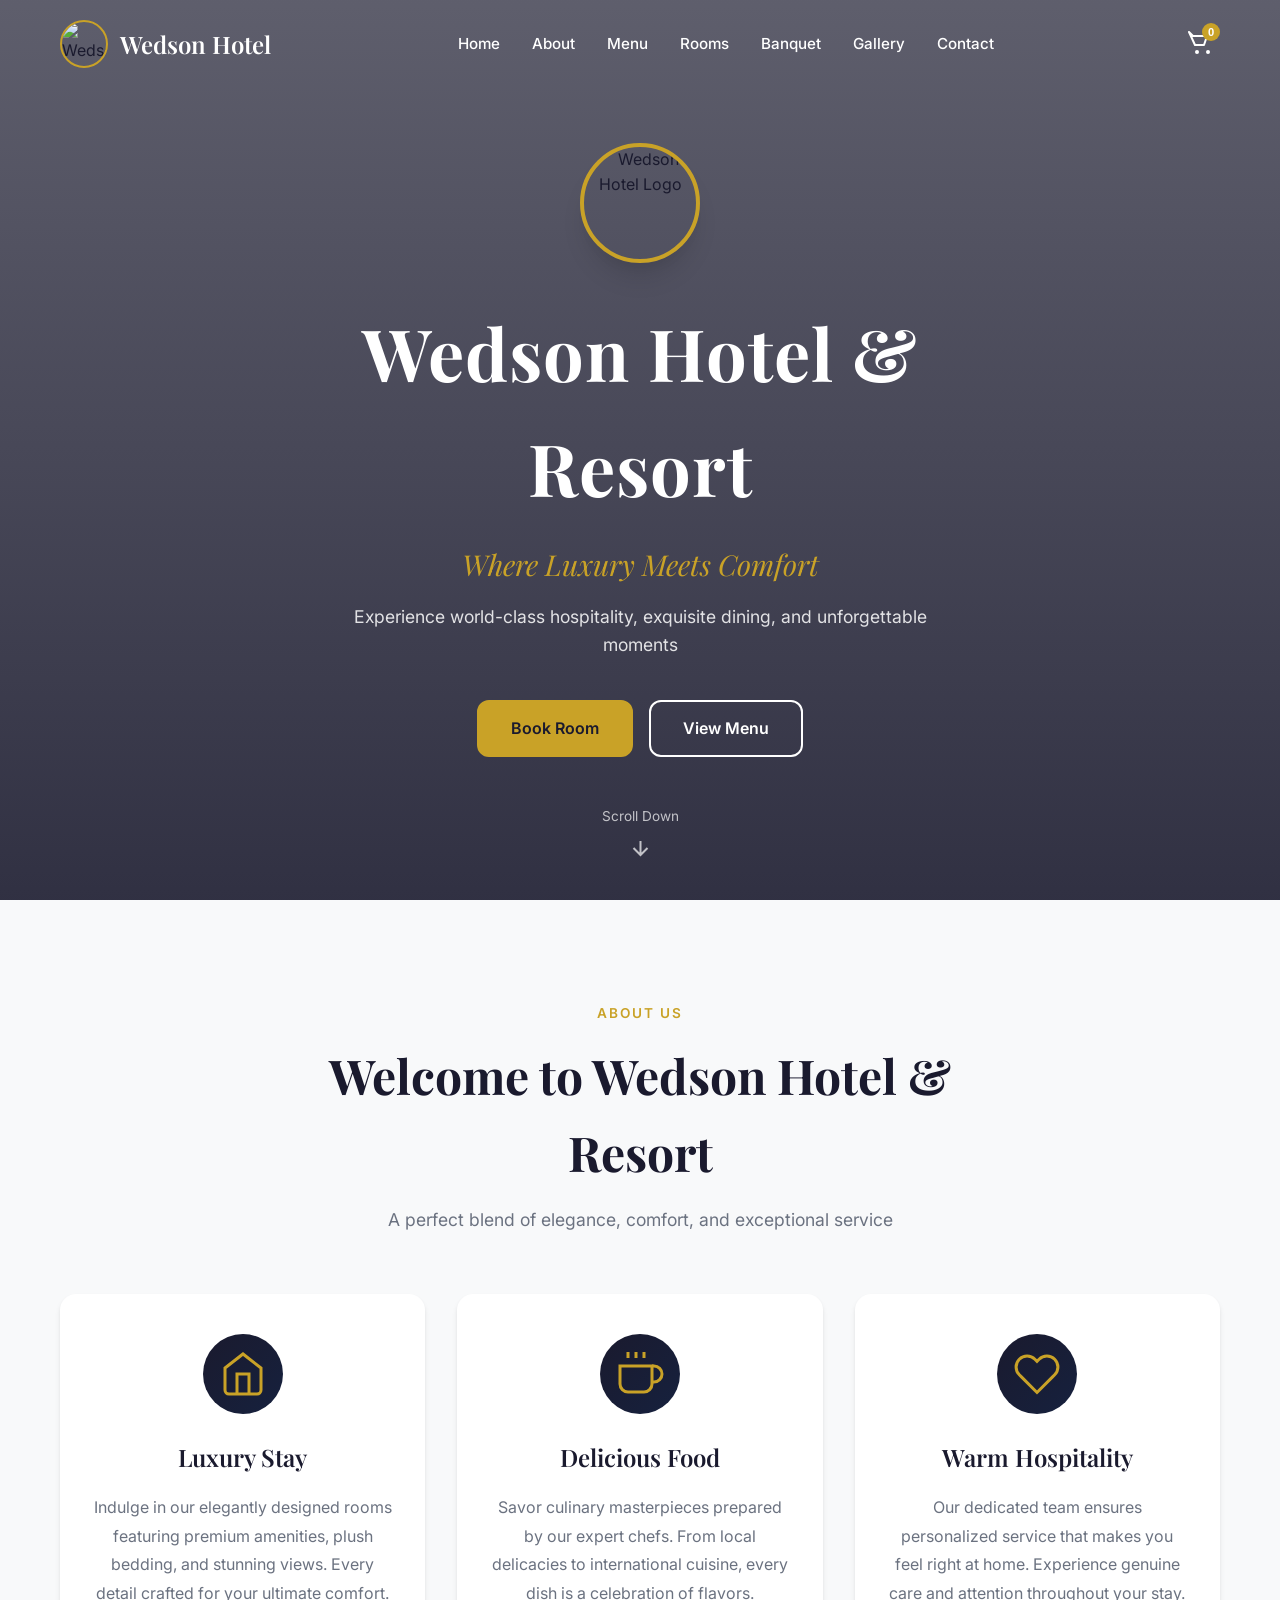
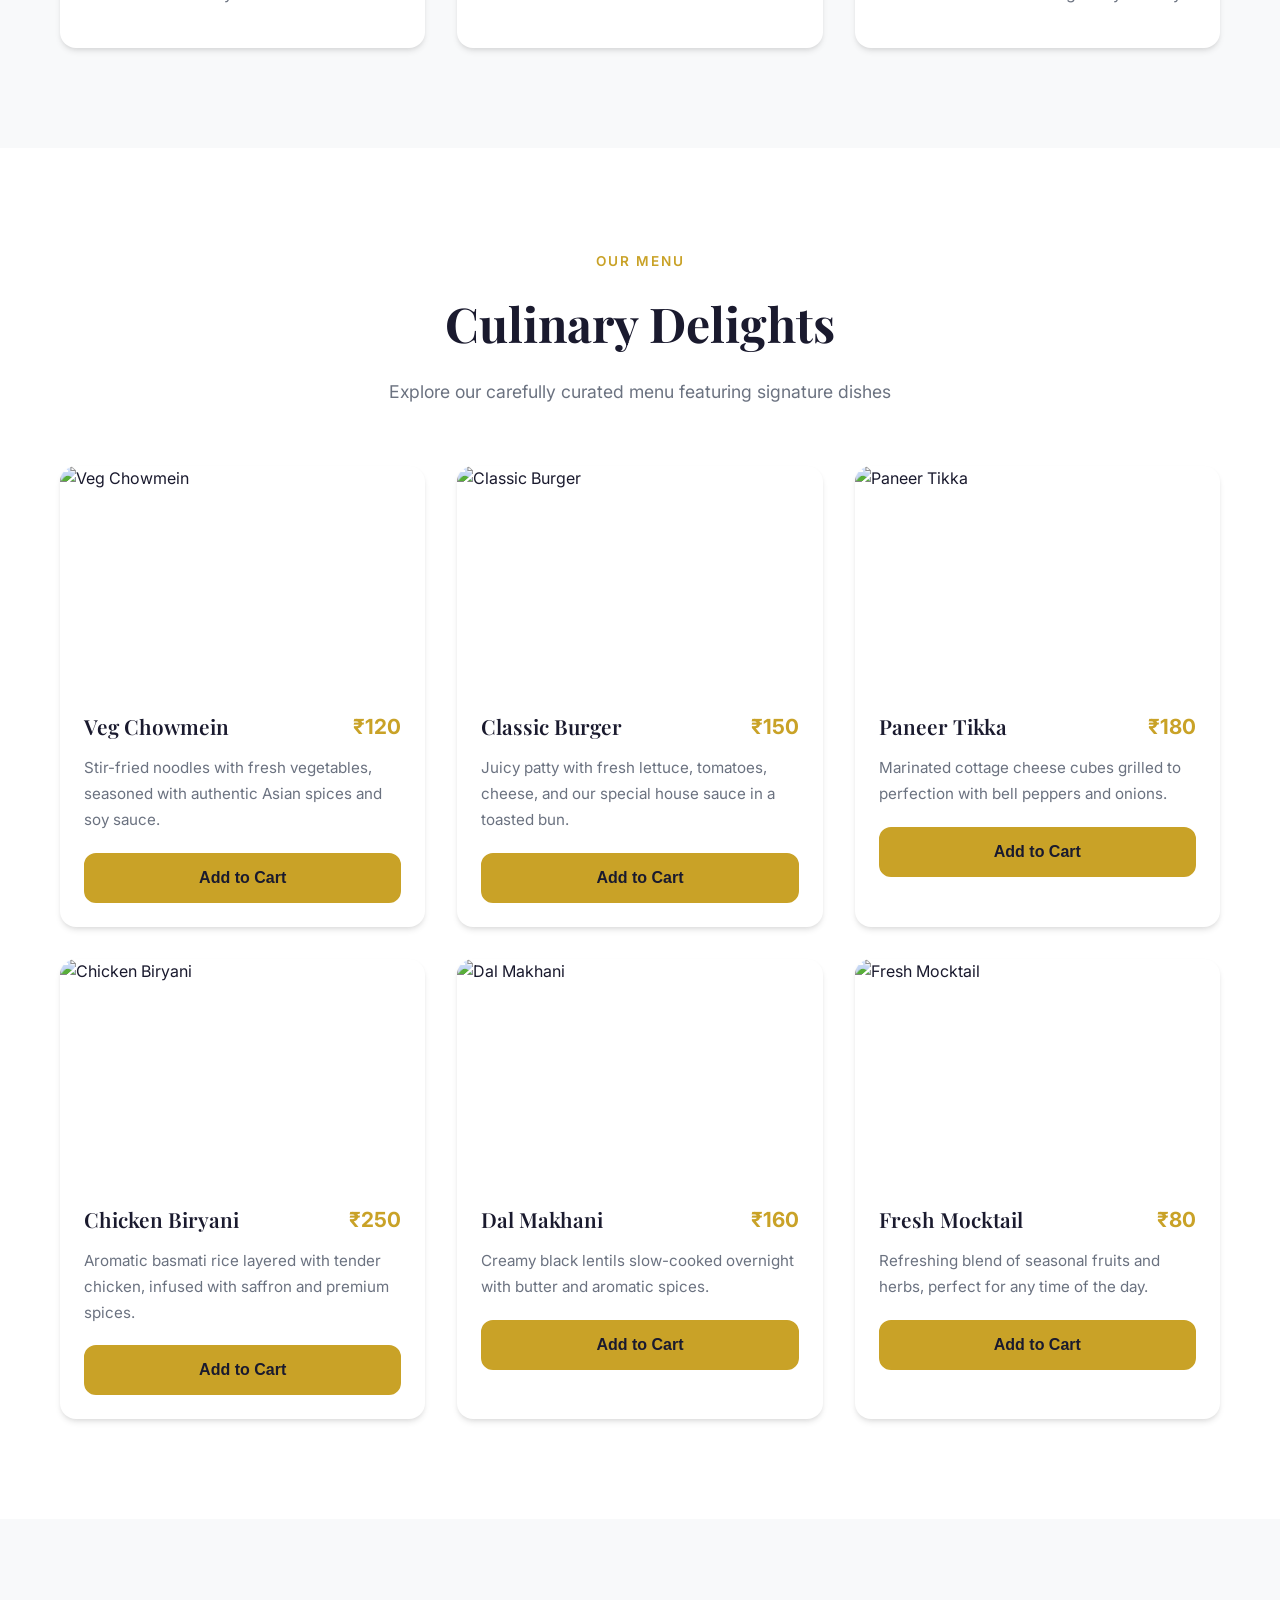
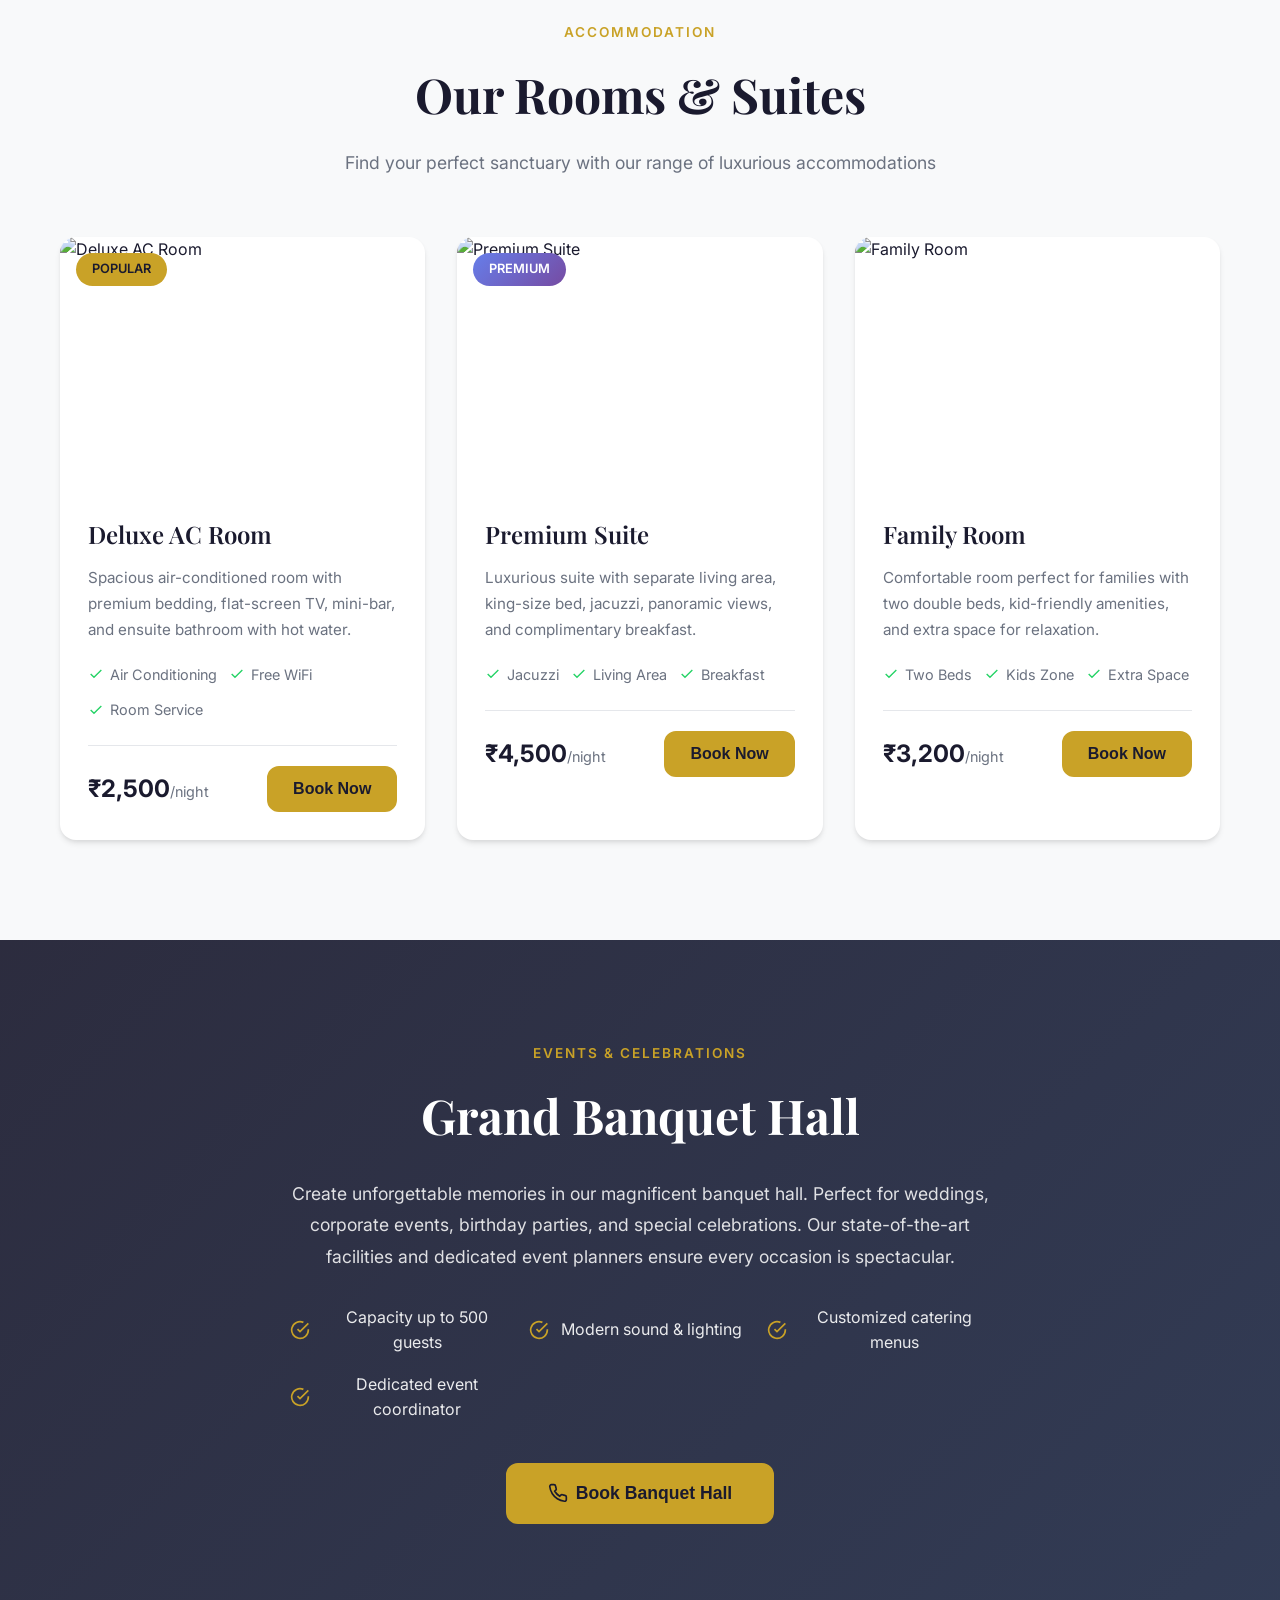
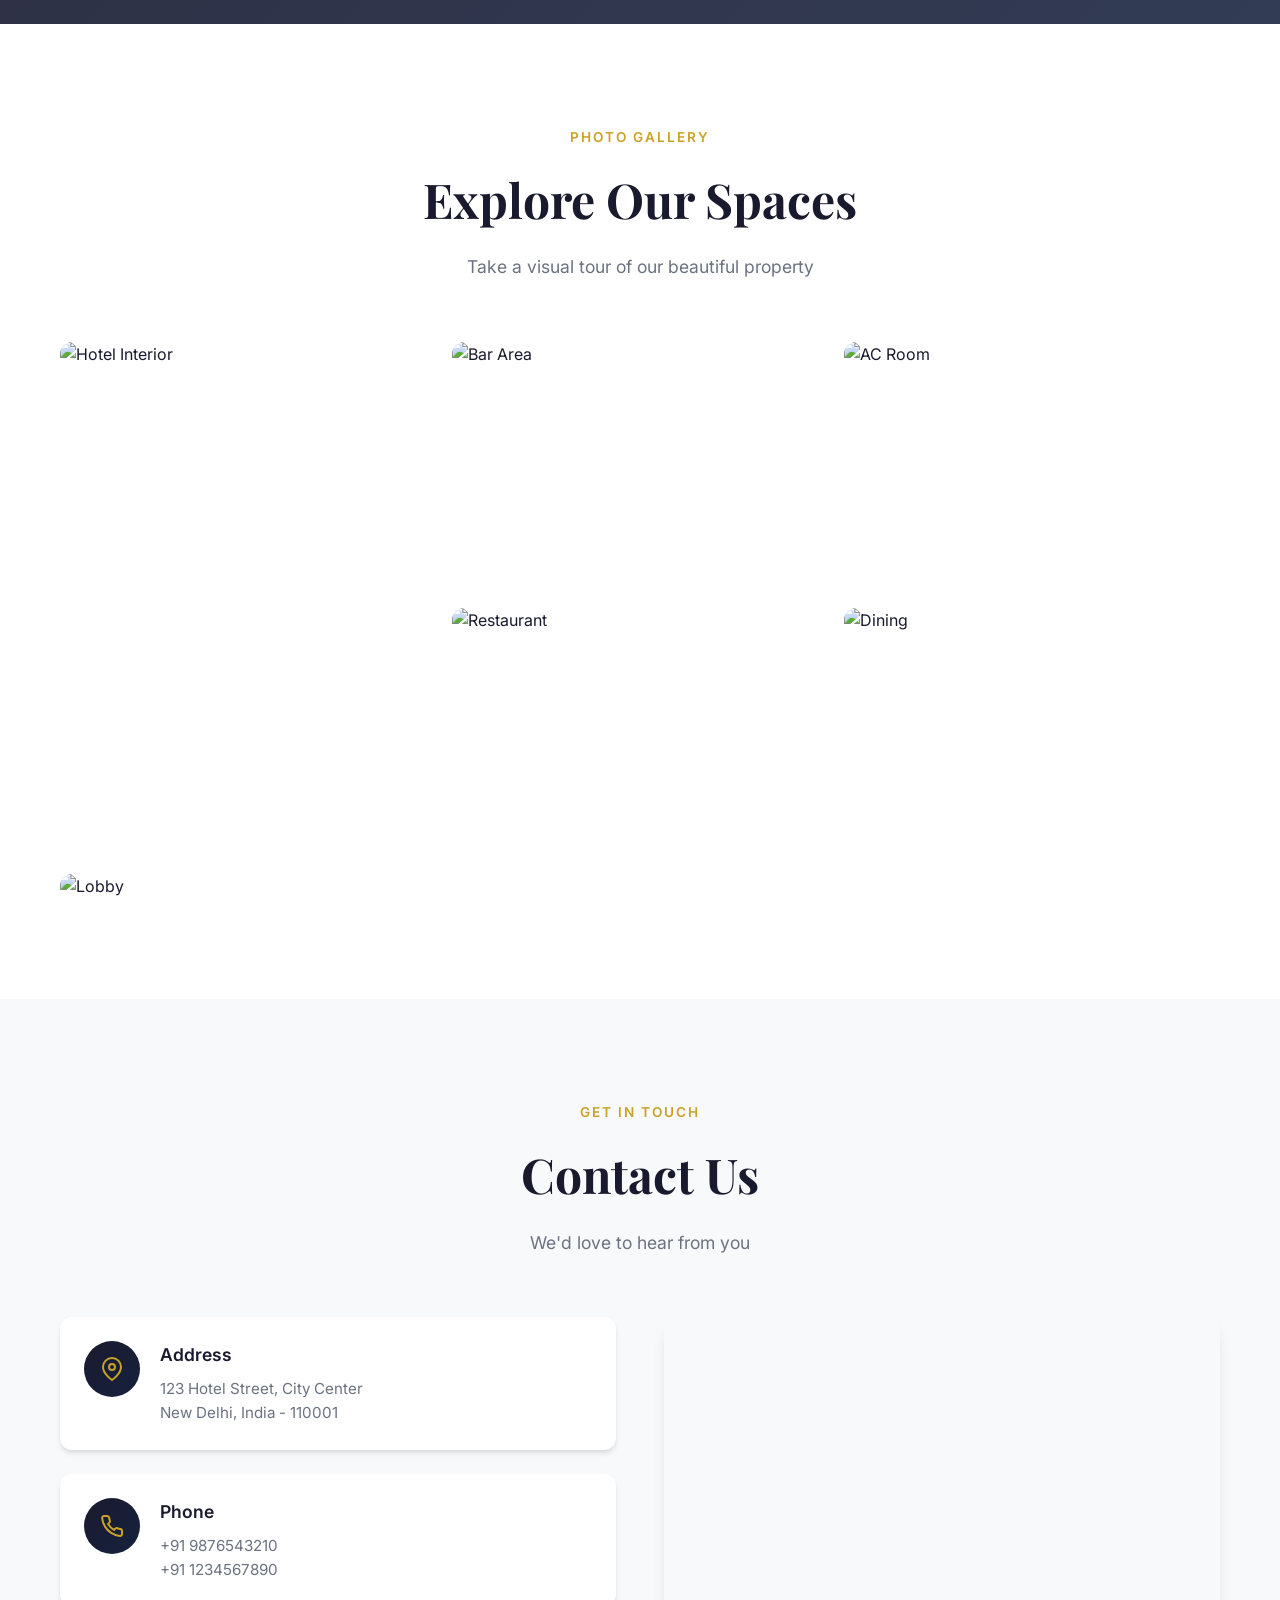
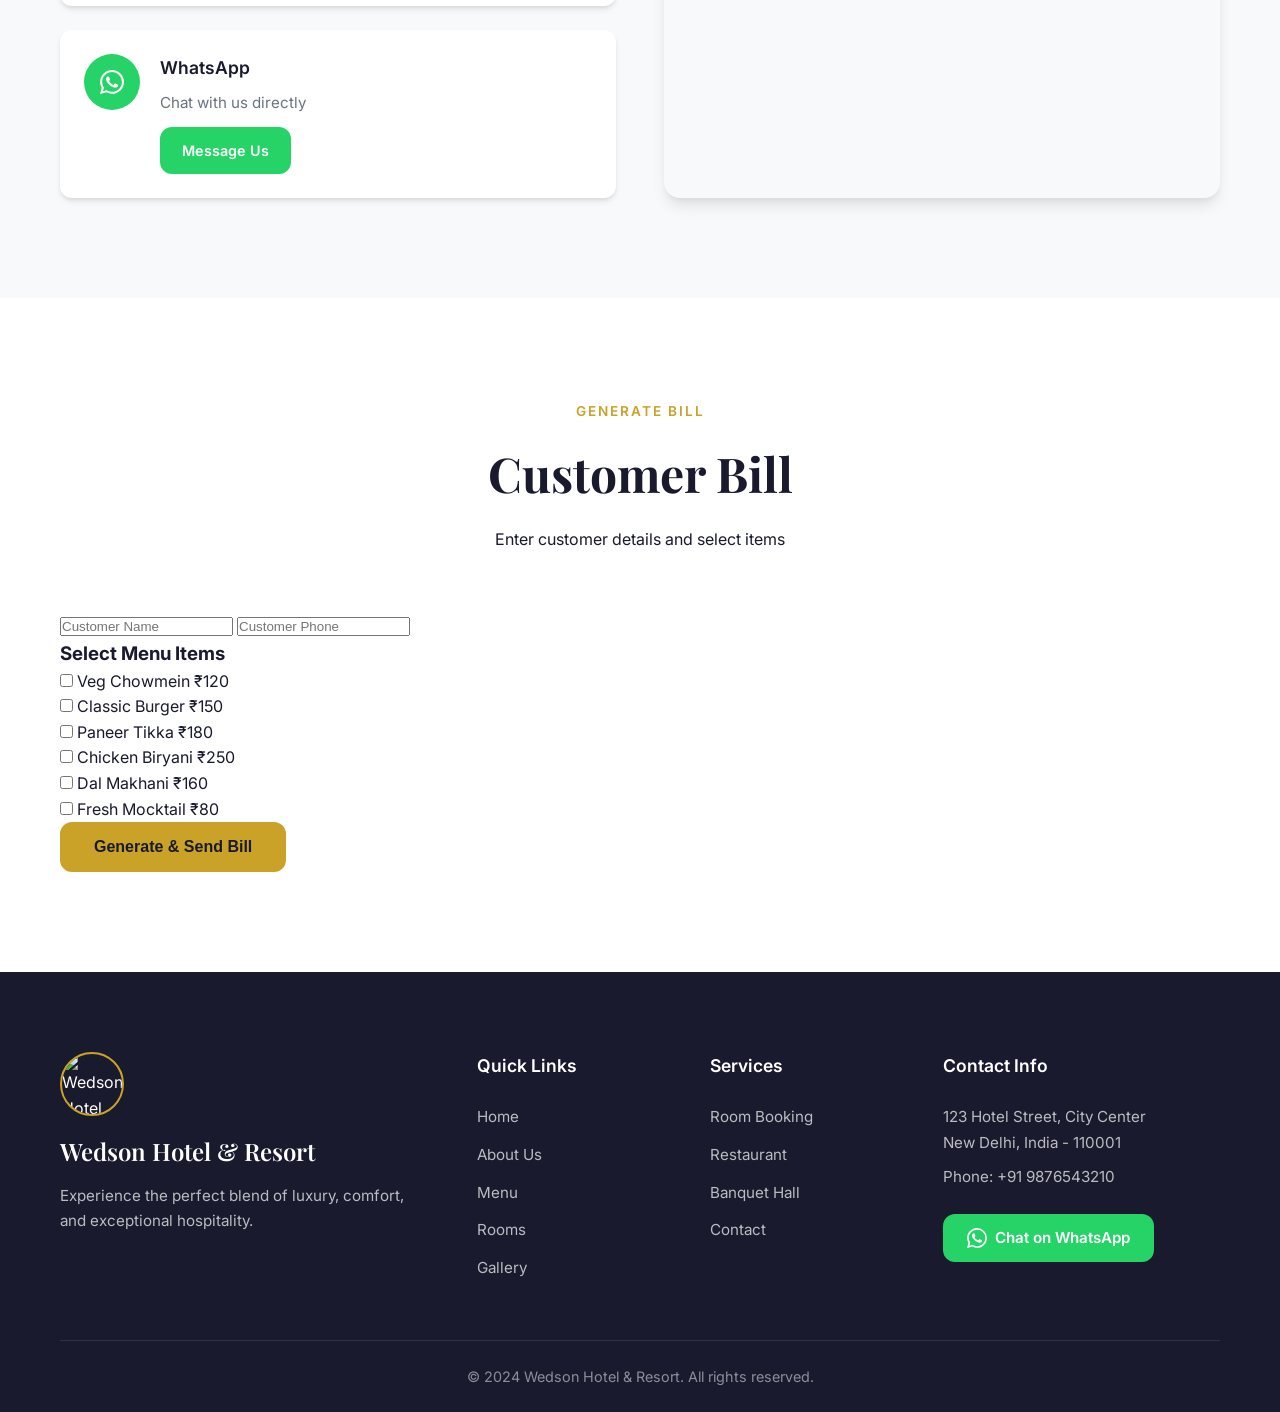
==== index.html @ 34bc3c2f "Update index.html" ====
<!DOCTYPE html>
<html lang="en">
<head>
  <meta charset="UTF-8">
  <meta name="viewport" content="width=device-width, initial-scale=1.0">
  <title>Wedson Hotel & Resort | Luxury Stay & Fine Dining</title>
  <meta name="description" content="Experience luxury accommodation, fine dining, and exceptional hospitality at Wedson Hotel & Resort. Book your stay today.">
  <link rel="stylesheet" href="style.css">
  <link rel="preconnect" href="https://fonts.googleapis.com">
  <link rel="preconnect" href="https://fonts.gstatic.com" crossorigin>
  <link href="https://fonts.googleapis.com/css2?family=Playfair+Display:wght@400;500;600;700&family=Inter:wght@300;400;500;600;700&display=swap" rel="stylesheet">
  <link rel="icon" type="image/jpeg" href="https://i.imgur.com/cwKXVHB.jpeg">
</head>
<body>
  <!-- Navigation -->
  <nav class="navbar" id="navbar">
    <div class="nav-container">
      <a href="#home" class="nav-logo">
        <img src="https://i.imgur.com/cwKXVHB.jpeg" alt="Wedson Hotel Logo">
        <span>Wedson Hotel</span>
      </a>
      <button class="nav-toggle" id="navToggle" aria-label="Toggle navigation">
        <span></span>
        <span></span>
        <span></span>
      </button>
      <ul class="nav-menu" id="navMenu">
        <li><a href="#home" class="nav-link">Home</a></li>
        <li><a href="#about" class="nav-link">About</a></li>
        <li><a href="#menu" class="nav-link">Menu</a></li>
        <li><a href="#rooms" class="nav-link">Rooms</a></li>
        <li><a href="#banquet" class="nav-link">Banquet</a></li>
        <li><a href="#gallery" class="nav-link">Gallery</a></li>
        <li><a href="#contact" class="nav-link">Contact</a></li>
      </ul>
      <button class="cart-btn" id="cartBtn" aria-label="View cart">
        <svg xmlns="http://www.w3.org/2000/svg" width="24" height="24" viewBox="0 0 24 24" fill="none" stroke="currentColor" stroke-width="2" stroke-linecap="round" stroke-linejoin="round">
          <circle cx="9" cy="21" r="1"></circle>
          <circle cx="20" cy="21" r="1"></circle>
          <path d="m1 1 4 4h14l-3 9H7L1 1z"></path>
        </svg>
        <span class="cart-count" id="cartCount">0</span>
      </button>
    </div>
  </nav>

  <!-- Hero Section -->
  <section class="hero" id="home">
    <div class="hero-overlay"></div>
    <div class="hero-content">
      <img src="https://i.imgur.com/cwKXVHB.jpeg" alt="Wedson Hotel Logo" class="hero-logo">
      <h1>Wedson Hotel & Resort</h1>
      <p class="hero-tagline">Where Luxury Meets Comfort</p>
      <p class="hero-subtitle">Experience world-class hospitality, exquisite dining, and unforgettable moments</p>
      <div class="hero-buttons">
        <a href="#rooms" class="btn btn-primary">Book Room</a>
        <a href="#menu" class="btn btn-outline">View Menu</a>
      </div>
    </div>
    <div class="hero-scroll">
      <span>Scroll Down</span>
      <svg xmlns="http://www.w3.org/2000/svg" width="24" height="24" viewBox="0 0 24 24" fill="none" stroke="currentColor" stroke-width="2">
        <path d="M12 5v14M19 12l-7 7-7-7"/>
      </svg>
    </div>
  </section>

  <!-- About Section -->
  <section class="section about" id="about">
    <div class="container">
      <div class="section-header">
        <span class="section-tag">About Us</span>
        <h2>Welcome to Wedson Hotel & Resort</h2>
        <p class="section-desc">A perfect blend of elegance, comfort, and exceptional service</p>
      </div>
      <div class="about-grid">
        <div class="about-card">
          <div class="about-icon">
            <svg xmlns="http://www.w3.org/2000/svg" width="48" height="48" viewBox="0 0 24 24" fill="none" stroke="currentColor" stroke-width="1.5">
              <path d="M3 9l9-7 9 7v11a2 2 0 0 1-2 2H5a2 2 0 0 1-2-2z"></path>
              <polyline points="9 22 9 12 15 12 15 22"></polyline>
            </svg>
          </div>
          <h3>Luxury Stay</h3>
          <p>Indulge in our elegantly designed rooms featuring premium amenities, plush bedding, and stunning views. Every detail crafted for your ultimate comfort.</p>
        </div>
        <div class="about-card">
          <div class="about-icon">
            <svg xmlns="http://www.w3.org/2000/svg" width="48" height="48" viewBox="0 0 24 24" fill="none" stroke="currentColor" stroke-width="1.5">
              <path d="M18 8h1a4 4 0 0 1 0 8h-1"></path>
              <path d="M2 8h16v9a4 4 0 0 1-4 4H6a4 4 0 0 1-4-4V8z"></path>
              <line x1="6" y1="1" x2="6" y2="4"></line>
              <line x1="10" y1="1" x2="10" y2="4"></line>
              <line x1="14" y1="1" x2="14" y2="4"></line>
            </svg>
          </div>
          <h3>Delicious Food</h3>
          <p>Savor culinary masterpieces prepared by our expert chefs. From local delicacies to international cuisine, every dish is a celebration of flavors.</p>
        </div>
        <div class="about-card">
          <div class="about-icon">
            <svg xmlns="http://www.w3.org/2000/svg" width="48" height="48" viewBox="0 0 24 24" fill="none" stroke="currentColor" stroke-width="1.5">
              <path d="M20.84 4.61a5.5 5.5 0 0 0-7.78 0L12 5.67l-1.06-1.06a5.5 5.5 0 0 0-7.78 7.78l1.06 1.06L12 21.23l7.78-7.78 1.06-1.06a5.5 5.5 0 0 0 0-7.78z"></path>
            </svg>
          </div>
          <h3>Warm Hospitality</h3>
          <p>Our dedicated team ensures personalized service that makes you feel right at home. Experience genuine care and attention throughout your stay.</p>
        </div>
      </div>
    </div>
  </section>

  <!-- Menu Section -->
  <section class="section menu" id="menu">
    <div class="container">
      <div class="section-header">
        <span class="section-tag">Our Menu</span>
        <h2>Culinary Delights</h2>
        <p class="section-desc">Explore our carefully curated menu featuring signature dishes</p>
      </div>
      <div class="menu-grid">
        <div class="menu-card" data-name="Veg Chowmein" data-price="120">
          <div class="menu-image">
            <img src="https://i.imgur.com/M6aCyx4.jpeg" alt="Veg Chowmein">
          </div>
          <div class="menu-content">
            <div class="menu-header">
              <h3>Veg Chowmein</h3>
              <span class="menu-price">&#8377;120</span>
            </div>
            <p>Stir-fried noodles with fresh vegetables, seasoned with authentic Asian spices and soy sauce.</p>
            <button class="btn btn-primary add-to-cart">Add to Cart</button>
          </div>
        </div>
        <div class="menu-card" data-name="Classic Burger" data-price="150">
          <div class="menu-image">
            <img src="https://i.imgur.com/h7ARgO5.jpeg" alt="Classic Burger">
          </div>
          <div class="menu-content">
            <div class="menu-header">
              <h3>Classic Burger</h3>
              <span class="menu-price">&#8377;150</span>
            </div>
            <p>Juicy patty with fresh lettuce, tomatoes, cheese, and our special house sauce in a toasted bun.</p>
            <button class="btn btn-primary add-to-cart">Add to Cart</button>
          </div>
        </div>
        <div class="menu-card" data-name="Paneer Tikka" data-price="180">
          <div class="menu-image">
            <img src="https://i.imgur.com/MvyREhV.jpeg" alt="Paneer Tikka">
          </div>
          <div class="menu-content">
            <div class="menu-header">
              <h3>Paneer Tikka</h3>
              <span class="menu-price">&#8377;180</span>
            </div>
            <p>Marinated cottage cheese cubes grilled to perfection with bell peppers and onions.</p>
            <button class="btn btn-primary add-to-cart">Add to Cart</button>
          </div>
        </div>
        <div class="menu-card" data-name="Chicken Biryani" data-price="250">
          <div class="menu-image">
            <img src="https://i.imgur.com/LMb9VhK.jpeg" alt="Chicken Biryani">
          </div>
          <div class="menu-content">
            <div class="menu-header">
              <h3>Chicken Biryani</h3>
              <span class="menu-price">&#8377;250</span>
            </div>
            <p>Aromatic basmati rice layered with tender chicken, infused with saffron and premium spices.</p>
            <button class="btn btn-primary add-to-cart">Add to Cart</button>
          </div>
        </div>
        <div class="menu-card" data-name="Dal Makhani" data-price="160">
          <div class="menu-image">
            <img src="https://i.imgur.com/ZQCM2mr.jpeg" alt="Dal Makhani">
          </div>
          <div class="menu-content">
            <div class="menu-header">
              <h3>Dal Makhani</h3>
              <span class="menu-price">&#8377;160</span>
            </div>
            <p>Creamy black lentils slow-cooked overnight with butter and aromatic spices.</p>
            <button class="btn btn-primary add-to-cart">Add to Cart</button>
          </div>
        </div>
        <div class="menu-card" data-name="Fresh Mocktail" data-price="80">
          <div class="menu-image">
            <img src="https://i.imgur.com/cwKXVHB.jpeg" alt="Fresh Mocktail">
          </div>
          <div class="menu-content">
            <div class="menu-header">
              <h3>Fresh Mocktail</h3>
              <span class="menu-price">&#8377;80</span>
            </div>
            <p>Refreshing blend of seasonal fruits and herbs, perfect for any time of the day.</p>
            <button class="btn btn-primary add-to-cart">Add to Cart</button>
          </div>
        </div>
      </div>
    </div>
  </section>

  <!-- Rooms Section -->
  <section class="section rooms" id="rooms">
    <div class="container">
      <div class="section-header">
        <span class="section-tag">Accommodation</span>
        <h2>Our Rooms & Suites</h2>
        <p class="section-desc">Find your perfect sanctuary with our range of luxurious accommodations</p>
      </div>
      <div class="rooms-grid">
        <div class="room-card">
          <div class="room-image">
            <img src="https://i.imgur.com/ZQCM2mr.jpeg" alt="Deluxe AC Room">
            <span class="room-badge">Popular</span>
          </div>
          <div class="room-content">
            <h3>Deluxe AC Room</h3>
            <p>Spacious air-conditioned room with premium bedding, flat-screen TV, mini-bar, and ensuite bathroom with hot water.</p>
            <ul class="room-amenities">
              <li>
                <svg xmlns="http://www.w3.org/2000/svg" width="16" height="16" viewBox="0 0 24 24" fill="none" stroke="currentColor" stroke-width="2">
                  <polyline points="20 6 9 17 4 12"></polyline>
                </svg>
                Air Conditioning
              </li>
              <li>
                <svg xmlns="http://www.w3.org/2000/svg" width="16" height="16" viewBox="0 0 24 24" fill="none" stroke="currentColor" stroke-width="2">
                  <polyline points="20 6 9 17 4 12"></polyline>
                </svg>
                Free WiFi
              </li>
              <li>
                <svg xmlns="http://www.w3.org/2000/svg" width="16" height="16" viewBox="0 0 24 24" fill="none" stroke="currentColor" stroke-width="2">
                  <polyline points="20 6 9 17 4 12"></polyline>
                </svg>
                Room Service
              </li>
            </ul>
            <div class="room-footer">
              <span class="room-price">&#8377;2,500<small>/night</small></span>
              <button class="btn btn-primary book-room" data-room="Deluxe AC Room">Book Now</button>
            </div>
          </div>
        </div>
        <div class="room-card">
          <div class="room-image">
            <img src="https://i.imgur.com/MvyREhV.jpeg" alt="Premium Suite">
            <span class="room-badge premium">Premium</span>
          </div>
          <div class="room-content">
            <h3>Premium Suite</h3>
            <p>Luxurious suite with separate living area, king-size bed, jacuzzi, panoramic views, and complimentary breakfast.</p>
            <ul class="room-amenities">
              <li>
                <svg xmlns="http://www.w3.org/2000/svg" width="16" height="16" viewBox="0 0 24 24" fill="none" stroke="currentColor" stroke-width="2">
                  <polyline points="20 6 9 17 4 12"></polyline>
                </svg>
                Jacuzzi
              </li>
              <li>
                <svg xmlns="http://www.w3.org/2000/svg" width="16" height="16" viewBox="0 0 24 24" fill="none" stroke="currentColor" stroke-width="2">
                  <polyline points="20 6 9 17 4 12"></polyline>
                </svg>
                Living Area
              </li>
              <li>
                <svg xmlns="http://www.w3.org/2000/svg" width="16" height="16" viewBox="0 0 24 24" fill="none" stroke="currentColor" stroke-width="2">
                  <polyline points="20 6 9 17 4 12"></polyline>
                </svg>
                Breakfast
              </li>
            </ul>
            <div class="room-footer">
              <span class="room-price">&#8377;4,500<small>/night</small></span>
              <button class="btn btn-primary book-room" data-room="Premium Suite">Book Now</button>
            </div>
          </div>
        </div>
        <div class="room-card">
          <div class="room-image">
            <img src="https://i.imgur.com/LMb9VhK.jpeg" alt="Family Room">
          </div>
          <div class="room-content">
            <h3>Family Room</h3>
            <p>Comfortable room perfect for families with two double beds, kid-friendly amenities, and extra space for relaxation.</p>
            <ul class="room-amenities">
              <li>
                <svg xmlns="http://www.w3.org/2000/svg" width="16" height="16" viewBox="0 0 24 24" fill="none" stroke="currentColor" stroke-width="2">
                  <polyline points="20 6 9 17 4 12"></polyline>
                </svg>
                Two Beds
              </li>
              <li>
                <svg xmlns="http://www.w3.org/2000/svg" width="16" height="16" viewBox="0 0 24 24" fill="none" stroke="currentColor" stroke-width="2">
                  <polyline points="20 6 9 17 4 12"></polyline>
                </svg>
                Kids Zone
              </li>
              <li>
                <svg xmlns="http://www.w3.org/2000/svg" width="16" height="16" viewBox="0 0 24 24" fill="none" stroke="currentColor" stroke-width="2">
                  <polyline points="20 6 9 17 4 12"></polyline>
                </svg>
                Extra Space
              </li>
            </ul>
            <div class="room-footer">
              <span class="room-price">&#8377;3,200<small>/night</small></span>
              <button class="btn btn-primary book-room" data-room="Family Room">Book Now</button>
            </div>
          </div>
        </div>
      </div>
    </div>
  </section>

  <!-- Banquet Section -->
  <section class="section banquet" id="banquet">
    <div class="banquet-overlay"></div>
    <div class="container">
      <div class="banquet-content">
        <span class="section-tag light">Events & Celebrations</span>
        <h2>Grand Banquet Hall</h2>
        <p>Create unforgettable memories in our magnificent banquet hall. Perfect for weddings, corporate events, birthday parties, and special celebrations. Our state-of-the-art facilities and dedicated event planners ensure every occasion is spectacular.</p>
        <ul class="banquet-features">
          <li>
            <svg xmlns="http://www.w3.org/2000/svg" width="20" height="20" viewBox="0 0 24 24" fill="none" stroke="currentColor" stroke-width="2">
              <path d="M22 11.08V12a10 10 0 1 1-5.93-9.14"></path>
              <polyline points="22 4 12 14.01 9 11.01"></polyline>
            </svg>
            Capacity up to 500 guests
          </li>
          <li>
            <svg xmlns="http://www.w3.org/2000/svg" width="20" height="20" viewBox="0 0 24 24" fill="none" stroke="currentColor" stroke-width="2">
              <path d="M22 11.08V12a10 10 0 1 1-5.93-9.14"></path>
              <polyline points="22 4 12 14.01 9 11.01"></polyline>
            </svg>
            Modern sound & lighting
          </li>
          <li>
            <svg xmlns="http://www.w3.org/2000/svg" width="20" height="20" viewBox="0 0 24 24" fill="none" stroke="currentColor" stroke-width="2">
              <path d="M22 11.08V12a10 10 0 1 1-5.93-9.14"></path>
              <polyline points="22 4 12 14.01 9 11.01"></polyline>
            </svg>
            Customized catering menus
          </li>
          <li>
            <svg xmlns="http://www.w3.org/2000/svg" width="20" height="20" viewBox="0 0 24 24" fill="none" stroke="currentColor" stroke-width="2">
              <path d="M22 11.08V12a10 10 0 1 1-5.93-9.14"></path>
              <polyline points="22 4 12 14.01 9 11.01"></polyline>
            </svg>
            Dedicated event coordinator
          </li>
        </ul>
        <button class="btn btn-primary btn-large" id="bookBanquet">
          <svg xmlns="http://www.w3.org/2000/svg" width="20" height="20" viewBox="0 0 24 24" fill="none" stroke="currentColor" stroke-width="2">
            <path d="M22 16.92v3a2 2 0 0 1-2.18 2 19.79 19.79 0 0 1-8.63-3.07 19.5 19.5 0 0 1-6-6 19.79 19.79 0 0 1-3.07-8.67A2 2 0 0 1 4.11 2h3a2 2 0 0 1 2 1.72 12.84 12.84 0 0 0 .7 2.81 2 2 0 0 1-.45 2.11L8.09 9.91a16 16 0 0 0 6 6l1.27-1.27a2 2 0 0 1 2.11-.45 12.84 12.84 0 0 0 2.81.7A2 2 0 0 1 22 16.92z"></path>
          </svg>
          Book Banquet Hall
        </button>
      </div>
    </div>
  </section>

  <!-- Gallery Section -->
  <section class="section gallery" id="gallery">
    <div class="container">
      <div class="section-header">
        <span class="section-tag">Photo Gallery</span>
        <h2>Explore Our Spaces</h2>
        <p class="section-desc">Take a visual tour of our beautiful property</p>
      </div>
      <div class="gallery-grid">
        <div class="gallery-item large">
          <img src="https://i.imgur.com/MvyREhV.jpeg" alt="Hotel Interior" loading="lazy">
          <div class="gallery-overlay">
            <span>Hotel Interior</span>
          </div>
        </div>
        <div class="gallery-item">
          <img src="https://i.imgur.com/LMb9VhK.jpeg" alt="Bar Area" loading="lazy">
          <div class="gallery-overlay">
            <span>Bar & Lounge</span>
          </div>
        </div>
        <div class="gallery-item">
          <img src="https://i.imgur.com/ZQCM2mr.jpeg" alt="AC Room" loading="lazy">
          <div class="gallery-overlay">
            <span>AC Room</span>
          </div>
        </div>
        <div class="gallery-item">
          <img src="https://i.imgur.com/M6aCyx4.jpeg" alt="Restaurant" loading="lazy">
          <div class="gallery-overlay">
            <span>Restaurant</span>
          </div>
        </div>
        <div class="gallery-item">
          <img src="https://i.imgur.com/h7ARgO5.jpeg" alt="Dining" loading="lazy">
          <div class="gallery-overlay">
            <span>Fine Dining</span>
          </div>
        </div>
        <div class="gallery-item">
          <img src="https://i.imgur.com/cwKXVHB.jpeg" alt="Lobby" loading="lazy">
          <div class="gallery-overlay">
            <span>Lobby</span>
          </div>
        </div>
      </div>
    </div>
  </section>

  <!-- Contact Section -->
  <section class="section contact" id="contact">
    <div class="container">
      <div class="section-header">
        <span class="section-tag">Get In Touch</span>
        <h2>Contact Us</h2>
        <p class="section-desc">We'd love to hear from you</p>
      </div>
      <div class="contact-grid">
        <div class="contact-info">
          <div class="contact-card">
            <div class="contact-icon">
              <svg xmlns="http://www.w3.org/2000/svg" width="24" height="24" viewBox="0 0 24 24" fill="none" stroke="currentColor" stroke-width="2">
                <path d="M21 10c0 7-9 13-9 13s-9-6-9-13a9 9 0 0 1 18 0z"></path>
                <circle cx="12" cy="10" r="3"></circle>
              </svg>
            </div>
            <div>
              <h4>Address</h4>
              <p>123 Hotel Street, City Center<br>New Delhi, India - 110001</p>
            </div>
          </div>
          <div class="contact-card">
            <div class="contact-icon">
              <svg xmlns="http://www.w3.org/2000/svg" width="24" height="24" viewBox="0 0 24 24" fill="none" stroke="currentColor" stroke-width="2">
                <path d="M22 16.92v3a2 2 0 0 1-2.18 2 19.79 19.79 0 0 1-8.63-3.07 19.5 19.5 0 0 1-6-6 19.79 19.79 0 0 1-3.07-8.67A2 2 0 0 1 4.11 2h3a2 2 0 0 1 2 1.72 12.84 12.84 0 0 0 .7 2.81 2 2 0 0 1-.45 2.11L8.09 9.91a16 16 0 0 0 6 6l1.27-1.27a2 2 0 0 1 2.11-.45 12.84 12.84 0 0 0 2.81.7A2 2 0 0 1 22 16.92z"></path>
              </svg>
            </div>
            <div>
              <h4>Phone</h4>
              <p>+91 9876543210<br>+91 1234567890</p>
            </div>
          </div>
          <div class="contact-card">
            <div class="contact-icon whatsapp">
              <svg xmlns="http://www.w3.org/2000/svg" width="24" height="24" viewBox="0 0 24 24" fill="currentColor">
                <path d="M17.472 14.382c-.297-.149-1.758-.867-2.03-.967-.273-.099-.471-.148-.67.15-.197.297-.767.966-.94 1.164-.173.199-.347.223-.644.075-.297-.15-1.255-.463-2.39-1.475-.883-.788-1.48-1.761-1.653-2.059-.173-.297-.018-.458.13-.606.134-.133.298-.347.446-.52.149-.174.198-.298.298-.497.099-.198.05-.371-.025-.52-.075-.149-.669-1.612-.916-2.207-.242-.579-.487-.5-.669-.51-.173-.008-.371-.01-.57-.01-.198 0-.52.074-.792.372-.272.297-1.04 1.016-1.04 2.479 0 1.462 1.065 2.875 1.213 3.074.149.198 2.096 3.2 5.077 4.487.709.306 1.262.489 1.694.625.712.227 1.36.195 1.871.118.571-.085 1.758-.719 2.006-1.413.248-.694.248-1.289.173-1.413-.074-.124-.272-.198-.57-.347m-5.421 7.403h-.004a9.87 9.87 0 01-5.031-1.378l-.361-.214-3.741.982.998-3.648-.235-.374a9.86 9.86 0 01-1.51-5.26c.001-5.45 4.436-9.884 9.888-9.884 2.64 0 5.122 1.03 6.988 2.898a9.825 9.825 0 012.893 6.994c-.003 5.45-4.437 9.884-9.885 9.884m8.413-18.297A11.815 11.815 0 0012.05 0C5.495 0 .16 5.335.157 11.892c0 2.096.547 4.142 1.588 5.945L.057 24l6.305-1.654a11.882 11.882 0 005.683 1.448h.005c6.554 0 11.89-5.335 11.893-11.893a11.821 11.821 0 00-3.48-8.413z"/>
              </svg>
            </div>
            <div>
              <h4>WhatsApp</h4>
              <p>Chat with us directly</p>
              <a href="https://wa.me/919876543210" target="_blank" class="btn btn-whatsapp">
                Message Us
              </a>
            </div>
          </div>
        </div>
        <div class="contact-map">
          <iframe
            src="https://www.google.com/maps/embed?pb=!1m18!1m12!1m3!1d3501.8584302882683!2d77.22684331508195!3d28.631458182419815!2m3!1f0!2f0!3f0!3m2!1i1024!2i768!4f13.1!3m3!1m2!1s0x390cfd37b741d057%3A0xcdee88e47393c3f1!2sConnaught%20Place%2C%20New%20Delhi%2C%20Delhi!5e0!3m2!1sen!2sin!4v1629789876543!5m2!1sen!2sin"
            width="100%"
            height="100%"
            style="border:0;"
            allowfullscreen=""
            loading="lazy"
            title="Hotel Location">
          </iframe>
        </div>
      </div>
    </div>
  </section>

<!-- Bill Section -->
<section class="section bill" id="bill">
  <div class="container">
    <div class="section-header">
      <span class="section-tag">Generate Bill</span>
      <h2>Customer Bill</h2>
      <p>Enter customer details and select items</p>
    </div>
    <div class="bill-form">
      <input type="text" id="customerName" placeholder="Customer Name">
      <input type="tel" id="customerPhone" placeholder="Customer Phone">

      <h3>Select Menu Items</h3>
      <div id="menuItems">
        <label><input type="checkbox" data-name="Veg Chowmein" data-price="120"> Veg Chowmein ₹120</label><br>
        <label><input type="checkbox" data-name="Classic Burger" data-price="150"> Classic Burger ₹150</label><br>
        <label><input type="checkbox" data-name="Paneer Tikka" data-price="180"> Paneer Tikka ₹180</label><br>
        <label><input type="checkbox" data-name="Chicken Biryani" data-price="250"> Chicken Biryani ₹250</label><br>
        <label><input type="checkbox" data-name="Dal Makhani" data-price="160"> Dal Makhani ₹160</label><br>
        <label><input type="checkbox" data-name="Fresh Mocktail" data-price="80"> Fresh Mocktail ₹80</label>
      </div>

      <button class="btn btn-primary" id="generateBill">Generate & Send Bill</button>
    </div>
  </div>
</section>
  
  <!-- Footer -->
  <footer class="footer">
    <div class="container">
      <div class="footer-grid">
        <div class="footer-brand">
          <img src="https://i.imgur.com/cwKXVHB.jpeg" alt="Wedson Hotel Logo">
          <h3>Wedson Hotel & Resort</h3>
          <p>Experience the perfect blend of luxury, comfort, and exceptional hospitality.</p>
        </div>
        <div class="footer-links">
          <h4>Quick Links</h4>
          <ul>
            <li><a href="#home">Home</a></li>
            <li><a href="#about">About Us</a></li>
            <li><a href="#menu">Menu</a></li>
            <li><a href="#rooms">Rooms</a></li>
            <li><a href="#gallery">Gallery</a></li>
          </ul>
        </div>
        <div class="footer-links">
          <h4>Services</h4>
          <ul>
            <li><a href="#rooms">Room Booking</a></li>
            <li><a href="#menu">Restaurant</a></li>
            <li><a href="#banquet">Banquet Hall</a></li>
            <li><a href="#contact">Contact</a></li>
          </ul>
        </div>
        <div class="footer-contact">
          <h4>Contact Info</h4>
          <p>123 Hotel Street, City Center<br>New Delhi, India - 110001</p>
          <p>Phone: +91 9876543210</p>
          <a href="https://wa.me/919876543210" target="_blank" class="footer-whatsapp">
            <svg xmlns="http://www.w3.org/2000/svg" width="20" height="20" viewBox="0 0 24 24" fill="currentColor">
              <path d="M17.472 14.382c-.297-.149-1.758-.867-2.03-.967-.273-.099-.471-.148-.67.15-.197.297-.767.966-.94 1.164-.173.199-.347.223-.644.075-.297-.15-1.255-.463-2.39-1.475-.883-.788-1.48-1.761-1.653-2.059-.173-.297-.018-.458.13-.606.134-.133.298-.347.446-.52.149-.174.198-.298.298-.497.099-.198.05-.371-.025-.52-.075-.149-.669-1.612-.916-2.207-.242-.579-.487-.5-.669-.51-.173-.008-.371-.01-.57-.01-.198 0-.52.074-.792.372-.272.297-1.04 1.016-1.04 2.479 0 1.462 1.065 2.875 1.213 3.074.149.198 2.096 3.2 5.077 4.487.709.306 1.262.489 1.694.625.712.227 1.36.195 1.871.118.571-.085 1.758-.719 2.006-1.413.248-.694.248-1.289.173-1.413-.074-.124-.272-.198-.57-.347m-5.421 7.403h-.004a9.87 9.87 0 01-5.031-1.378l-.361-.214-3.741.982.998-3.648-.235-.374a9.86 9.86 0 01-1.51-5.26c.001-5.45 4.436-9.884 9.888-9.884 2.64 0 5.122 1.03 6.988 2.898a9.825 9.825 0 012.893 6.994c-.003 5.45-4.437 9.884-9.885 9.884m8.413-18.297A11.815 11.815 0 0012.05 0C5.495 0 .16 5.335.157 11.892c0 2.096.547 4.142 1.588 5.945L.057 24l6.305-1.654a11.882 11.882 0 005.683 1.448h.005c6.554 0 11.89-5.335 11.893-11.893a11.821 11.821 0 00-3.48-8.413z"/>
            </svg>
            Chat on WhatsApp
          </a>
        </div>
      </div>
      <div class="footer-bottom">
        <p>&copy; 2024 Wedson Hotel & Resort. All rights reserved.</p>
      </div>
    </div>
  </footer>

  <!-- Cart Modal -->
  <div class="modal" id="cartModal">
    <div class="modal-overlay"></div>
    <div class="modal-content">
      <div class="modal-header">
        <h3>Your Cart</h3>
        <button class="modal-close" id="closeCart">&times;</button>
      </div>
      <div class="modal-body" id="cartItems">
        <!-- Cart items will be inserted here -->
      </div>
      <div class="modal-footer">
        <div class="cart-total">
          <span>Total:</span>
          <span id="cartTotal">&#8377;0</span>
        </div>
        <button class="btn btn-whatsapp btn-large" id="orderWhatsApp">
          <svg xmlns="http://www.w3.org/2000/svg" width="20" height="20" viewBox="0 0 24 24" fill="currentColor">
            <path d="M17.472 14.382c-.297-.149-1.758-.867-2.03-.967-.273-.099-.471-.148-.67.15-.197.297-.767.966-.94 1.164-.173.199-.347.223-.644.075-.297-.15-1.255-.463-2.39-1.475-.883-.788-1.48-1.761-1.653-2.059-.173-.297-.018-.458.13-.606.134-.133.298-.347.446-.52.149-.174.198-.298.298-.497.099-.198.05-.371-.025-.52-.075-.149-.669-1.612-.916-2.207-.242-.579-.487-.5-.669-.51-.173-.008-.371-.01-.57-.01-.198 0-.52.074-.792.372-.272.297-1.04 1.016-1.04 2.479 0 1.462 1.065 2.875 1.213 3.074.149.198 2.096 3.2 5.077 4.487.709.306 1.262.489 1.694.625.712.227 1.36.195 1.871.118.571-.085 1.758-.719 2.006-1.413.248-.694.248-1.289.173-1.413-.074-.124-.272-.198-.57-.347m-5.421 7.403h-.004a9.87 9.87 0 01-5.031-1.378l-.361-.214-3.741.982.998-3.648-.235-.374a9.86 9.86 0 01-1.51-5.26c.001-5.45 4.436-9.884 9.888-9.884 2.64 0 5.122 1.03 6.988 2.898a9.825 9.825 0 012.893 6.994c-.003 5.45-4.437 9.884-9.885 9.884m8.413-18.297A11.815 11.815 0 0012.05 0C5.495 0 .16 5.335.157 11.892c0 2.096.547 4.142 1.588 5.945L.057 24l6.305-1.654a11.882 11.882 0 005.683 1.448h.005c6.554 0 11.89-5.335 11.893-11.893a11.821 11.821 0 00-3.48-8.413z"/>
          </svg>
          Order on WhatsApp
        </button>
      </div>
    </div>
  </div>

  <!-- Toast Notification -->
  <div class="toast" id="toast">
    <span id="toastMessage">Item added to cart</span>
  </div>

  <script src="script.js"></script>
</body>
</html>
---- style.css ----
/* ========================================
   Wedson Hotel & Resort - Premium Styling
   ======================================== */

/* CSS Variables */
:root {
  --primary: #1a1a2e;
  --primary-light: #16213e;
  --accent: #c9a227;
  --accent-hover: #ddb52f;
  --text-dark: #1a1a2e;
  --text-light: #6b7280;
  --text-white: #ffffff;
  --bg-light: #f8f9fa;
  --bg-white: #ffffff;
  --border: #e5e7eb;
  --shadow: 0 4px 6px -1px rgba(0, 0, 0, 0.1), 0 2px 4px -1px rgba(0, 0, 0, 0.06);
  --shadow-lg: 0 10px 15px -3px rgba(0, 0, 0, 0.1), 0 4px 6px -2px rgba(0, 0, 0, 0.05);
  --shadow-xl: 0 20px 25px -5px rgba(0, 0, 0, 0.1), 0 10px 10px -5px rgba(0, 0, 0, 0.04);
  --radius: 12px;
  --radius-lg: 16px;
  --transition: all 0.3s ease;
  --font-display: 'Playfair Display', Georgia, serif;
  --font-body: 'Inter', -apple-system, BlinkMacSystemFont, sans-serif;
  --whatsapp: #25d366;
  --whatsapp-hover: #1fb855;
}

/* Reset & Base Styles */
*, *::before, *::after {
  margin: 0;
  padding: 0;
  box-sizing: border-box;
}

html {
  scroll-behavior: smooth;
  scroll-padding-top: 80px;
}

body {
  font-family: var(--font-body);
  font-size: 16px;
  line-height: 1.6;
  color: var(--text-dark);
  background-color: var(--bg-white);
  overflow-x: hidden;
}

img {
  max-width: 100%;
  height: auto;
  display: block;
}

a {
  text-decoration: none;
  color: inherit;
  transition: var(--transition);
}

ul {
  list-style: none;
}

/* Container */
.container {
  width: 100%;
  max-width: 1200px;
  margin: 0 auto;
  padding: 0 20px;
}

/* ========================================
   Navigation
   ======================================== */
.navbar {
  position: fixed;
  top: 0;
  left: 0;
  right: 0;
  z-index: 1000;
  background: transparent;
  padding: 20px 0;
  transition: var(--transition);
}

.navbar.scrolled {
  background: var(--bg-white);
  padding: 12px 0;
  box-shadow: var(--shadow);
}

.nav-container {
  max-width: 1200px;
  margin: 0 auto;
  padding: 0 20px;
  display: flex;
  align-items: center;
  justify-content: space-between;
}

.nav-logo {
  display: flex;
  align-items: center;
  gap: 12px;
}

.nav-logo img {
  width: 48px;
  height: 48px;
  border-radius: 50%;
  object-fit: cover;
  border: 2px solid var(--accent);
}

.nav-logo span {
  font-family: var(--font-display);
  font-size: 1.5rem;
  font-weight: 600;
  color: var(--text-white);
  transition: var(--transition);
}

.navbar.scrolled .nav-logo span {
  color: var(--text-dark);
}

.nav-menu {
  display: flex;
  align-items: center;
  gap: 32px;
}

.nav-link {
  font-size: 0.95rem;
  font-weight: 500;
  color: var(--text-white);
  position: relative;
  padding: 4px 0;
}

.nav-link::after {
  content: '';
  position: absolute;
  bottom: 0;
  left: 0;
  width: 0;
  height: 2px;
  background: var(--accent);
  transition: var(--transition);
}

.nav-link:hover::after {
  width: 100%;
}

.navbar.scrolled .nav-link {
  color: var(--text-dark);
}

.nav-toggle {
  display: none;
  flex-direction: column;
  gap: 5px;
  background: none;
  border: none;
  cursor: pointer;
  padding: 4px;
}

.nav-toggle span {
  width: 24px;
  height: 2px;
  background: var(--text-white);
  transition: var(--transition);
}

.navbar.scrolled .nav-toggle span {
  background: var(--text-dark);
}

.cart-btn {
  position: relative;
  background: none;
  border: none;
  cursor: pointer;
  padding: 8px;
  color: var(--text-white);
  transition: var(--transition);
}

.navbar.scrolled .cart-btn {
  color: var(--text-dark);
}

.cart-btn:hover {
  color: var(--accent);
}

.cart-count {
  position: absolute;
  top: 0;
  right: 0;
  background: var(--accent);
  color: var(--text-white);
  font-size: 0.7rem;
  font-weight: 600;
  width: 18px;
  height: 18px;
  border-radius: 50%;
  display: flex;
  align-items: center;
  justify-content: center;
}

/* ========================================
   Hero Section
   ======================================== */
.hero {
  position: relative;
  min-height: 100vh;
  display: flex;
  align-items: center;
  justify-content: center;
  background: linear-gradient(135deg, var(--primary) 0%, var(--primary-light) 100%);
  background-image: url('https://i.imgur.com/MvyREhV.jpeg');
  background-size: cover;
  background-position: center;
  background-attachment: fixed;
}

.hero-overlay {
  position: absolute;
  inset: 0;
  background: linear-gradient(
    to bottom,
    rgba(26, 26, 46, 0.7) 0%,
    rgba(26, 26, 46, 0.8) 50%,
    rgba(26, 26, 46, 0.9) 100%
  );
}

.hero-content {
  position: relative;
  z-index: 1;
  text-align: center;
  padding: 20px;
  max-width: 800px;
}

.hero-logo {
  width: 120px;
  height: 120px;
  border-radius: 50%;
  object-fit: cover;
  border: 4px solid var(--accent);
  margin: 0 auto 32px;
  box-shadow: var(--shadow-xl);
}

.hero h1 {
  font-family: var(--font-display);
  font-size: clamp(2.5rem, 6vw, 4.5rem);
  font-weight: 700;
  color: var(--text-white);
  margin-bottom: 16px;
  letter-spacing: 1px;
}

.hero-tagline {
  font-family: var(--font-display);
  font-size: clamp(1.2rem, 3vw, 1.8rem);
  color: var(--accent);
  margin-bottom: 16px;
  font-style: italic;
}

.hero-subtitle {
  font-size: 1.1rem;
  color: rgba(255, 255, 255, 0.85);
  margin-bottom: 40px;
  max-width: 600px;
  margin-left: auto;
  margin-right: auto;
}

.hero-buttons {
  display: flex;
  gap: 16px;
  justify-content: center;
  flex-wrap: wrap;
}

.hero-scroll {
  position: absolute;
  bottom: 40px;
  left: 50%;
  transform: translateX(-50%);
  color: rgba(255, 255, 255, 0.7);
  display: flex;
  flex-direction: column;
  align-items: center;
  gap: 8px;
  font-size: 0.85rem;
  animation: bounce 2s infinite;
}

@keyframes bounce {
  0%, 20%, 50%, 80%, 100% { transform: translateX(-50%) translateY(0); }
  40% { transform: translateX(-50%) translateY(-10px); }
  60% { transform: translateX(-50%) translateY(-5px); }
}

/* ========================================
   Buttons
   ======================================== */
.btn {
  display: inline-flex;
  align-items: center;
  justify-content: center;
  gap: 8px;
  padding: 14px 32px;
  font-size: 1rem;
  font-weight: 600;
  border-radius: var(--radius);
  border: 2px solid transparent;
  cursor: pointer;
  transition: var(--transition);
  white-space: nowrap;
}

.btn-primary {
  background: var(--accent);
  color: var(--text-dark);
  border-color: var(--accent);
}

.btn-primary:hover {
  background: var(--accent-hover);
  border-color: var(--accent-hover);
  transform: translateY(-2px);
  box-shadow: var(--shadow-lg);
}

.btn-outline {
  background: transparent;
  color: var(--text-white);
  border-color: var(--text-white);
}

.btn-outline:hover {
  background: var(--text-white);
  color: var(--text-dark);
}

.btn-whatsapp {
  background: var(--whatsapp);
  color: var(--text-white);
  border-color: var(--whatsapp);
}

.btn-whatsapp:hover {
  background: var(--whatsapp-hover);
  border-color: var(--whatsapp-hover);
  transform: translateY(-2px);
  box-shadow: var(--shadow-lg);
}

.btn-large {
  padding: 18px 40px;
  font-size: 1.1rem;
}

/* ========================================
   Sections
   ======================================== */
.section {
  padding: 100px 0;
}

.section-header {
  text-align: center;
  max-width: 700px;
  margin: 0 auto 60px;
}

.section-tag {
  display: inline-block;
  font-size: 0.85rem;
  font-weight: 600;
  text-transform: uppercase;
  letter-spacing: 2px;
  color: var(--accent);
  margin-bottom: 12px;
}

.section-tag.light {
  color: var(--accent);
}

.section-header h2 {
  font-family: var(--font-display);
  font-size: clamp(2rem, 4vw, 3rem);
  font-weight: 700;
  color: var(--text-dark);
  margin-bottom: 16px;
}

.section-desc {
  font-size: 1.1rem;
  color: var(--text-light);
}

/* ========================================
   About Section
   ======================================== */
.about {
  background: var(--bg-light);
}

.about-grid {
  display: grid;
  grid-template-columns: repeat(auto-fit, minmax(300px, 1fr));
  gap: 32px;
}

.about-card {
  background: var(--bg-white);
  padding: 40px 32px;
  border-radius: var(--radius-lg);
  text-align: center;
  box-shadow: var(--shadow);
  transition: var(--transition);
}

.about-card:hover {
  transform: translateY(-8px);
  box-shadow: var(--shadow-xl);
}

.about-icon {
  width: 80px;
  height: 80px;
  margin: 0 auto 24px;
  display: flex;
  align-items: center;
  justify-content: center;
  background: linear-gradient(135deg, var(--primary) 0%, var(--primary-light) 100%);
  border-radius: 50%;
  color: var(--accent);
}

.about-card h3 {
  font-family: var(--font-display);
  font-size: 1.5rem;
  font-weight: 600;
  margin-bottom: 16px;
  color: var(--text-dark);
}

.about-card p {
  color: var(--text-light);
  line-height: 1.8;
}

/* ========================================
   Menu Section
   ======================================== */
.menu {
  background: var(--bg-white);
}

.menu-grid {
  display: grid;
  grid-template-columns: repeat(auto-fit, minmax(320px, 1fr));
  gap: 32px;
}

.menu-card {
  background: var(--bg-white);
  border-radius: var(--radius-lg);
  overflow: hidden;
  box-shadow: var(--shadow);
  transition: var(--transition);
}

.menu-card:hover {
  transform: translateY(-8px);
  box-shadow: var(--shadow-xl);
}

.menu-image {
  position: relative;
  height: 220px;
  overflow: hidden;
}

.menu-image img {
  width: 100%;
  height: 100%;
  object-fit: cover;
  transition: transform 0.5s ease;
}

.menu-card:hover .menu-image img {
  transform: scale(1.1);
}

.menu-content {
  padding: 24px;
}

.menu-header {
  display: flex;
  justify-content: space-between;
  align-items: flex-start;
  margin-bottom: 12px;
}

.menu-content h3 {
  font-family: var(--font-display);
  font-size: 1.3rem;
  font-weight: 600;
  color: var(--text-dark);
}

.menu-price {
  font-size: 1.3rem;
  font-weight: 700;
  color: var(--accent);
}

.menu-content p {
  color: var(--text-light);
  font-size: 0.95rem;
  margin-bottom: 20px;
  line-height: 1.7;
}

.menu-content .btn {
  width: 100%;
}

/* ========================================
   Rooms Section
   ======================================== */
.rooms {
  background: var(--bg-light);
}

.rooms-grid {
  display: grid;
  grid-template-columns: repeat(auto-fit, minmax(350px, 1fr));
  gap: 32px;
}

.room-card {
  background: var(--bg-white);
  border-radius: var(--radius-lg);
  overflow: hidden;
  box-shadow: var(--shadow);
  transition: var(--transition);
}

.room-card:hover {
  transform: translateY(-8px);
  box-shadow: var(--shadow-xl);
}

.room-image {
  position: relative;
  height: 250px;
  overflow: hidden;
}

.room-image img {
  width: 100%;
  height: 100%;
  object-fit: cover;
  transition: transform 0.5s ease;
}

.room-card:hover .room-image img {
  transform: scale(1.1);
}

.room-badge {
  position: absolute;
  top: 16px;
  left: 16px;
  background: var(--accent);
  color: var(--text-dark);
  padding: 6px 16px;
  border-radius: 20px;
  font-size: 0.8rem;
  font-weight: 600;
  text-transform: uppercase;
}

.room-badge.premium {
  background: linear-gradient(135deg, #667eea 0%, #764ba2 100%);
  color: var(--text-white);
}

.room-content {
  padding: 28px;
}

.room-content h3 {
  font-family: var(--font-display);
  font-size: 1.5rem;
  font-weight: 600;
  color: var(--text-dark);
  margin-bottom: 12px;
}

.room-content > p {
  color: var(--text-light);
  font-size: 0.95rem;
  line-height: 1.7;
  margin-bottom: 20px;
}

.room-amenities {
  display: flex;
  flex-wrap: wrap;
  gap: 12px;
  margin-bottom: 24px;
}

.room-amenities li {
  display: flex;
  align-items: center;
  gap: 6px;
  font-size: 0.9rem;
  color: var(--text-light);
}

.room-amenities svg {
  color: var(--whatsapp);
}

.room-footer {
  display: flex;
  justify-content: space-between;
  align-items: center;
  padding-top: 20px;
  border-top: 1px solid var(--border);
}

.room-price {
  font-size: 1.5rem;
  font-weight: 700;
  color: var(--text-dark);
}

.room-price small {
  font-size: 0.9rem;
  font-weight: 400;
  color: var(--text-light);
}

.room-footer .btn {
  padding: 12px 24px;
}

/* ========================================
   Banquet Section
   ======================================== */
.banquet {
  position: relative;
  background-image: url('https://i.imgur.com/LMb9VhK.jpeg');
  background-size: cover;
  background-position: center;
  background-attachment: fixed;
  color: var(--text-white);
}

.banquet-overlay {
  position: absolute;
  inset: 0;
  background: linear-gradient(
    135deg,
    rgba(26, 26, 46, 0.92) 0%,
    rgba(22, 33, 62, 0.88) 100%
  );
}

.banquet .container {
  position: relative;
  z-index: 1;
}

.banquet-content {
  max-width: 700px;
  margin: 0 auto;
  text-align: center;
}

.banquet-content h2 {
  font-family: var(--font-display);
  font-size: clamp(2rem, 4vw, 3rem);
  font-weight: 700;
  color: var(--text-white);
  margin-bottom: 24px;
}

.banquet-content > p {
  font-size: 1.1rem;
  color: rgba(255, 255, 255, 0.85);
  line-height: 1.8;
  margin-bottom: 32px;
}

.banquet-features {
  display: grid;
  grid-template-columns: repeat(auto-fit, minmax(200px, 1fr));
  gap: 16px;
  margin-bottom: 40px;
}

.banquet-features li {
  display: flex;
  align-items: center;
  gap: 12px;
  font-size: 1rem;
  color: rgba(255, 255, 255, 0.9);
}

.banquet-features svg {
  color: var(--accent);
  flex-shrink: 0;
}

/* ========================================
   Gallery Section
   ======================================== */
.gallery {
  background: var(--bg-white);
}

.gallery-grid {
  display: grid;
  grid-template-columns: repeat(3, 1fr);
  grid-template-rows: repeat(2, 250px);
  gap: 16px;
}

.gallery-item {
  position: relative;
  overflow: hidden;
  border-radius: var(--radius);
  cursor: pointer;
}

.gallery-item.large {
  grid-row: span 2;
}

.gallery-item img {
  width: 100%;
  height: 100%;
  object-fit: cover;
  transition: transform 0.5s ease;
}

.gallery-item:hover img {
  transform: scale(1.1);
}

.gallery-overlay {
  position: absolute;
  inset: 0;
  background: linear-gradient(
    to top,
    rgba(26, 26, 46, 0.8) 0%,
    transparent 50%
  );
  display: flex;
  align-items: flex-end;
  padding: 20px;
  opacity: 0;
  transition: var(--transition);
}

.gallery-item:hover .gallery-overlay {
  opacity: 1;
}

.gallery-overlay span {
  color: var(--text-white);
  font-size: 1.1rem;
  font-weight: 600;
}

/* ========================================
   Contact Section
   ======================================== */
.contact {
  background: var(--bg-light);
}

.contact-grid {
  display: grid;
  grid-template-columns: 1fr 1fr;
  gap: 48px;
}

.contact-info {
  display: flex;
  flex-direction: column;
  gap: 24px;
}

.contact-card {
  display: flex;
  gap: 20px;
  padding: 24px;
  background: var(--bg-white);
  border-radius: var(--radius);
  box-shadow: var(--shadow);
  transition: var(--transition);
}

.contact-card:hover {
  transform: translateY(-4px);
  box-shadow: var(--shadow-lg);
}

.contact-icon {
  width: 56px;
  height: 56px;
  flex-shrink: 0;
  display: flex;
  align-items: center;
  justify-content: center;
  background: linear-gradient(135deg, var(--primary) 0%, var(--primary-light) 100%);
  border-radius: 50%;
  color: var(--accent);
}

.contact-icon.whatsapp {
  background: var(--whatsapp);
  color: var(--text-white);
}

.contact-card h4 {
  font-size: 1.1rem;
  font-weight: 600;
  color: var(--text-dark);
  margin-bottom: 8px;
}

.contact-card p {
  color: var(--text-light);
  font-size: 0.95rem;
  line-height: 1.6;
}

.contact-card .btn {
  margin-top: 12px;
  padding: 10px 20px;
  font-size: 0.9rem;
}

.contact-map {
  border-radius: var(--radius-lg);
  overflow: hidden;
  box-shadow: var(--shadow-lg);
  min-height: 400px;
}

.contact-map iframe {
  width: 100%;
  height: 100%;
  min-height: 400px;
}

/* ========================================
   Footer
   ======================================== */
.footer {
  background: var(--primary);
  color: var(--text-white);
  padding: 80px 0 0;
}

.footer-grid {
  display: grid;
  grid-template-columns: 2fr 1fr 1fr 1.5fr;
  gap: 48px;
  padding-bottom: 60px;
  border-bottom: 1px solid rgba(255, 255, 255, 0.1);
}

.footer-brand img {
  width: 64px;
  height: 64px;
  border-radius: 50%;
  object-fit: cover;
  border: 2px solid var(--accent);
  margin-bottom: 16px;
}

.footer-brand h3 {
  font-family: var(--font-display);
  font-size: 1.5rem;
  font-weight: 600;
  margin-bottom: 12px;
}

.footer-brand p {
  color: rgba(255, 255, 255, 0.7);
  font-size: 0.95rem;
  line-height: 1.7;
}

.footer-links h4,
.footer-contact h4 {
  font-size: 1.1rem;
  font-weight: 600;
  margin-bottom: 24px;
  color: var(--text-white);
}

.footer-links ul {
  display: flex;
  flex-direction: column;
  gap: 12px;
}

.footer-links a {
  color: rgba(255, 255, 255, 0.7);
  font-size: 0.95rem;
  transition: var(--transition);
}

.footer-links a:hover {
  color: var(--accent);
  padding-left: 8px;
}

.footer-contact p {
  color: rgba(255, 255, 255, 0.7);
  font-size: 0.95rem;
  line-height: 1.7;
  margin-bottom: 8px;
}

.footer-whatsapp {
  display: inline-flex;
  align-items: center;
  gap: 8px;
  margin-top: 16px;
  padding: 12px 24px;
  background: var(--whatsapp);
  color: var(--text-white);
  border-radius: var(--radius);
  font-weight: 600;
  font-size: 0.95rem;
  transition: var(--transition);
}

.footer-whatsapp:hover {
  background: var(--whatsapp-hover);
  transform: translateY(-2px);
}

.footer-bottom {
  text-align: center;
  padding: 24px 0;
}

.footer-bottom p {
  color: rgba(255, 255, 255, 0.5);
  font-size: 0.9rem;
}

/* ========================================
   Modal
   ======================================== */
.modal {
  position: fixed;
  inset: 0;
  z-index: 2000;
  display: flex;
  align-items: center;
  justify-content: center;
  padding: 20px;
  opacity: 0;
  visibility: hidden;
  transition: var(--transition);
}

.modal.active {
  opacity: 1;
  visibility: visible;
}

.modal-overlay {
  position: absolute;
  inset: 0;
  background: rgba(0, 0, 0, 0.6);
  backdrop-filter: blur(4px);
}

.modal-content {
  position: relative;
  width: 100%;
  max-width: 500px;
  max-height: 80vh;
  background: var(--bg-white);
  border-radius: var(--radius-lg);
  display: flex;
  flex-direction: column;
  transform: scale(0.9);
  transition: var(--transition);
}

.modal.active .modal-content {
  transform: scale(1);
}

.modal-header {
  display: flex;
  justify-content: space-between;
  align-items: center;
  padding: 20px 24px;
  border-bottom: 1px solid var(--border);
}

.modal-header h3 {
  font-family: var(--font-display);
  font-size: 1.5rem;
  font-weight: 600;
}

.modal-close {
  width: 36px;
  height: 36px;
  display: flex;
  align-items: center;
  justify-content: center;
  background: var(--bg-light);
  border: none;
  border-radius: 50%;
  font-size: 1.5rem;
  cursor: pointer;
  transition: var(--transition);
}

.modal-close:hover {
  background: var(--border);
}

.modal-body {
  flex: 1;
  overflow-y: auto;
  padding: 24px;
}

.cart-item {
  display: flex;
  justify-content: space-between;
  align-items: center;
  padding: 16px 0;
  border-bottom: 1px solid var(--border);
}

.cart-item:last-child {
  border-bottom: none;
}

.cart-item-info h4 {
  font-size: 1rem;
  font-weight: 600;
  margin-bottom: 4px;
}

.cart-item-info span {
  font-size: 0.95rem;
  color: var(--accent);
  font-weight: 600;
}

.cart-item-actions {
  display: flex;
  align-items: center;
  gap: 12px;
}

.cart-item-qty {
  display: flex;
  align-items: center;
  gap: 8px;
}

.cart-item-qty button {
  width: 28px;
  height: 28px;
  display: flex;
  align-items: center;
  justify-content: center;
  background: var(--bg-light);
  border: none;
  border-radius: 6px;
  font-size: 1rem;
  cursor: pointer;
  transition: var(--transition);
}

.cart-item-qty button:hover {
  background: var(--border);
}

.cart-item-qty span {
  font-weight: 600;
  min-width: 24px;
  text-align: center;
}

.remove-item {
  background: none;
  border: none;
  color: #ef4444;
  cursor: pointer;
  padding: 4px;
  transition: var(--transition);
}

.remove-item:hover {
  opacity: 0.7;
}

.cart-empty {
  text-align: center;
  padding: 40px 20px;
  color: var(--text-light);
}

.cart-empty svg {
  width: 64px;
  height: 64px;
  margin-bottom: 16px;
  opacity: 0.5;
}

.modal-footer {
  padding: 20px 24px;
  border-top: 1px solid var(--border);
}

.cart-total {
  display: flex;
  justify-content: space-between;
  align-items: center;
  margin-bottom: 16px;
  font-size: 1.2rem;
  font-weight: 600;
}

.modal-footer .btn {
  width: 100%;
}

/* ========================================
   Toast
   ======================================== */
.toast {
  position: fixed;
  bottom: 24px;
  left: 50%;
  transform: translateX(-50%) translateY(100px);
  background: var(--text-dark);
  color: var(--text-white);
  padding: 16px 32px;
  border-radius: var(--radius);
  font-weight: 500;
  box-shadow: var(--shadow-xl);
  opacity: 0;
  visibility: hidden;
  transition: var(--transition);
  z-index: 3000;
}

.toast.active {
  transform: translateX(-50%) translateY(0);
  opacity: 1;
  visibility: visible;
}

/* ========================================
   Responsive Design
   ======================================== */
@media (max-width: 1024px) {
  .footer-grid {
    grid-template-columns: repeat(2, 1fr);
  }
}

@media (max-width: 900px) {
  .contact-grid {
    grid-template-columns: 1fr;
  }

  .contact-map {
    order: -1;
  }

  .gallery-grid {
    grid-template-columns: repeat(2, 1fr);
    grid-template-rows: repeat(3, 200px);
  }

  .gallery-item.large {
    grid-column: span 2;
    grid-row: span 1;
  }
}

@media (max-width: 768px) {
  .nav-menu {
    position: fixed;
    top: 0;
    right: -100%;
    width: 280px;
    height: 100vh;
    background: var(--bg-white);
    flex-direction: column;
    justify-content: center;
    gap: 24px;
    padding: 40px;
    box-shadow: var(--shadow-xl);
    transition: var(--transition);
  }

  .nav-menu.active {
    right: 0;
  }

  .nav-menu .nav-link {
    color: var(--text-dark);
    font-size: 1.1rem;
  }

  .nav-toggle {
    display: flex;
    z-index: 1001;
  }

  .nav-toggle.active span:nth-child(1) {
    transform: rotate(45deg) translate(5px, 5px);
  }

  .nav-toggle.active span:nth-child(2) {
    opacity: 0;
  }

  .nav-toggle.active span:nth-child(3) {
    transform: rotate(-45deg) translate(5px, -5px);
  }

  .hero {
    background-attachment: scroll;
  }

  .banquet {
    background-attachment: scroll;
  }

  .hero-buttons {
    flex-direction: column;
    align-items: center;
  }

  .hero-buttons .btn {
    width: 100%;
    max-width: 280px;
  }

  .rooms-grid {
    grid-template-columns: 1fr;
  }

  .footer-grid {
    grid-template-columns: 1fr;
    gap: 32px;
    text-align: center;
  }

  .footer-brand img {
    margin: 0 auto 16px;
  }

  .footer-links ul {
    align-items: center;
  }

  .footer-links a:hover {
    padding-left: 0;
  }
}

@media (max-width: 600px) {
  .section {
    padding: 60px 0;
  }

  .menu-grid {
    grid-template-columns: 1fr;
  }

  .gallery-grid {
    grid-template-columns: 1fr;
    grid-template-rows: auto;
  }

  .gallery-item.large {
    grid-column: span 1;
  }

  .gallery-item {
    height: 200px;
  }

  .about-grid {
    grid-template-columns: 1fr;
  }

  .banquet-features {
    grid-template-columns: 1fr;
    text-align: left;
  }

  .room-footer {
    flex-direction: column;
    gap: 16px;
    align-items: stretch;
  }

  .room-price {
    text-align: center;
  }
}

@media (max-width: 400px) {
  .container {
    padding: 0 16px;
  }

  .nav-logo span {
    font-size: 1.2rem;
  }

  .nav-logo img {
    width: 40px;
    height: 40px;
  }

  .hero-logo {
    width: 100px;
    height: 100px;
  }

  .btn {
    padding: 12px 24px;
    font-size: 0.95rem;
  }
}
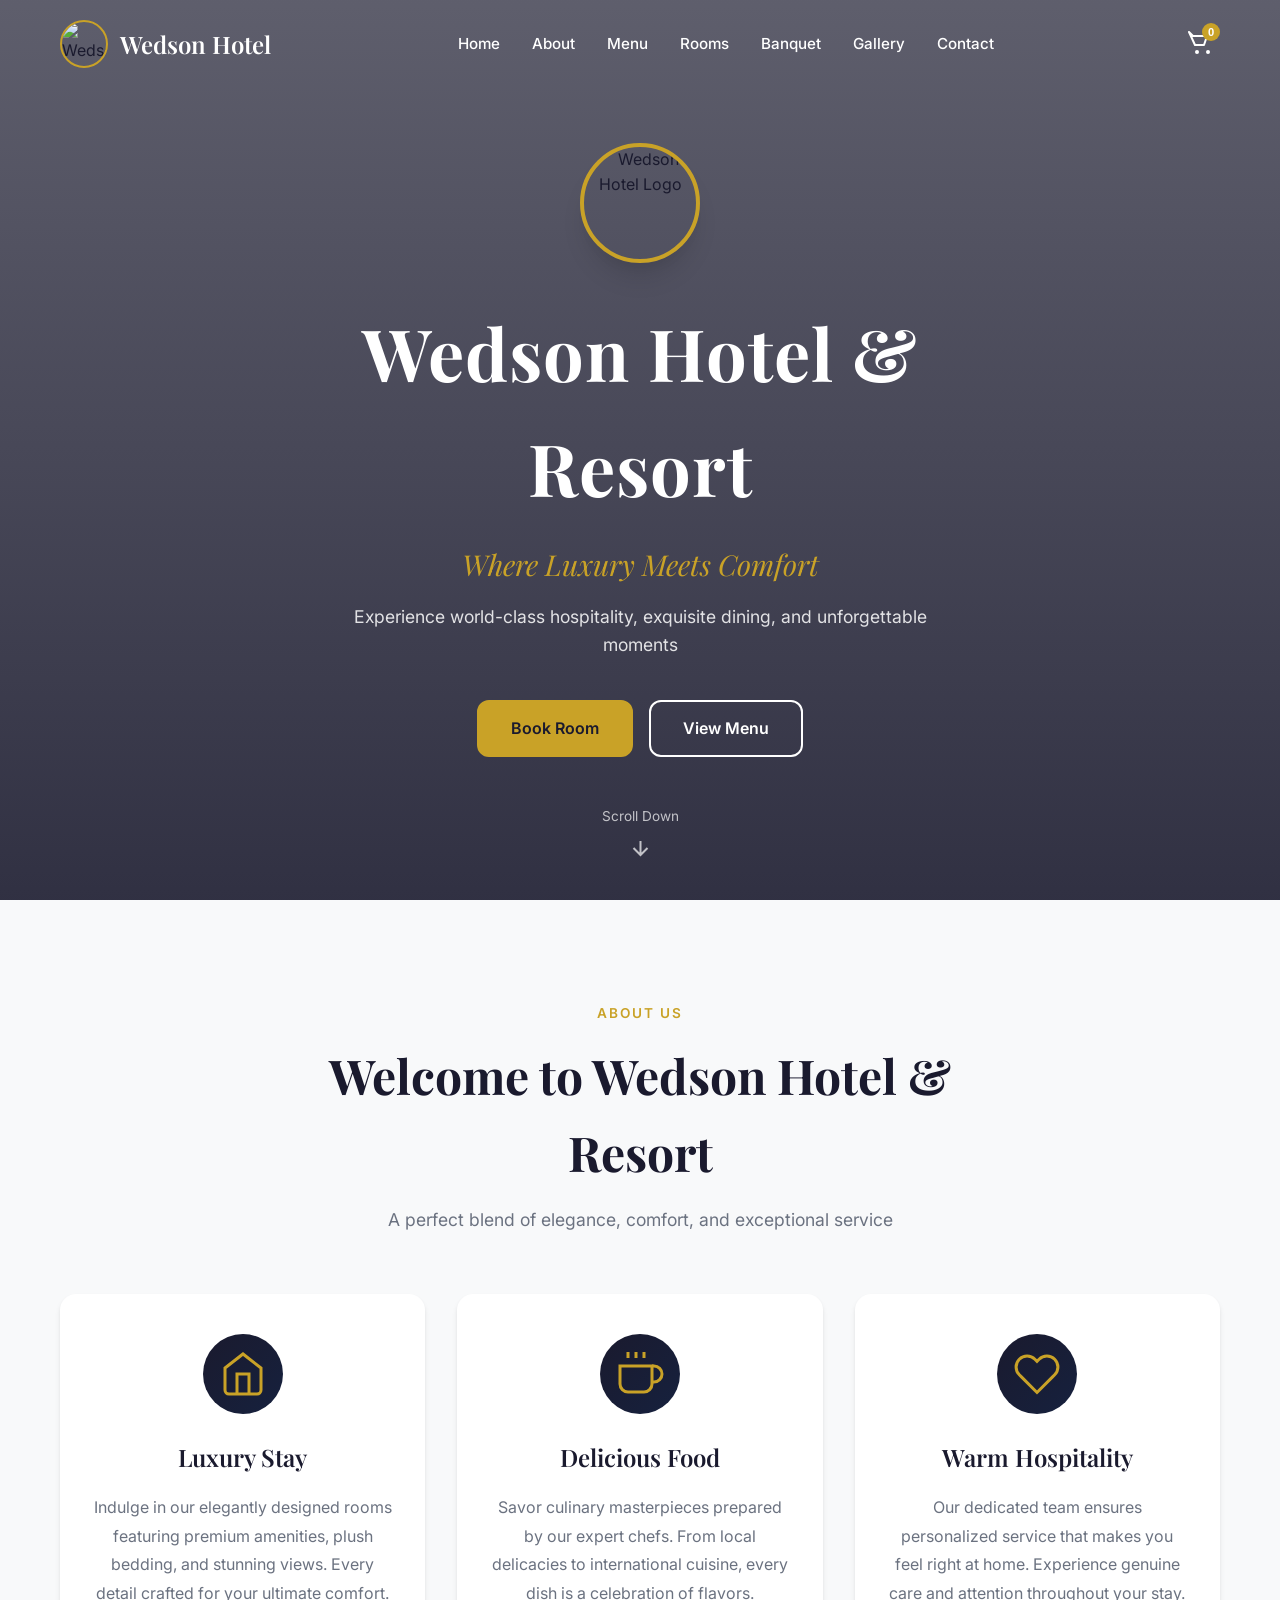
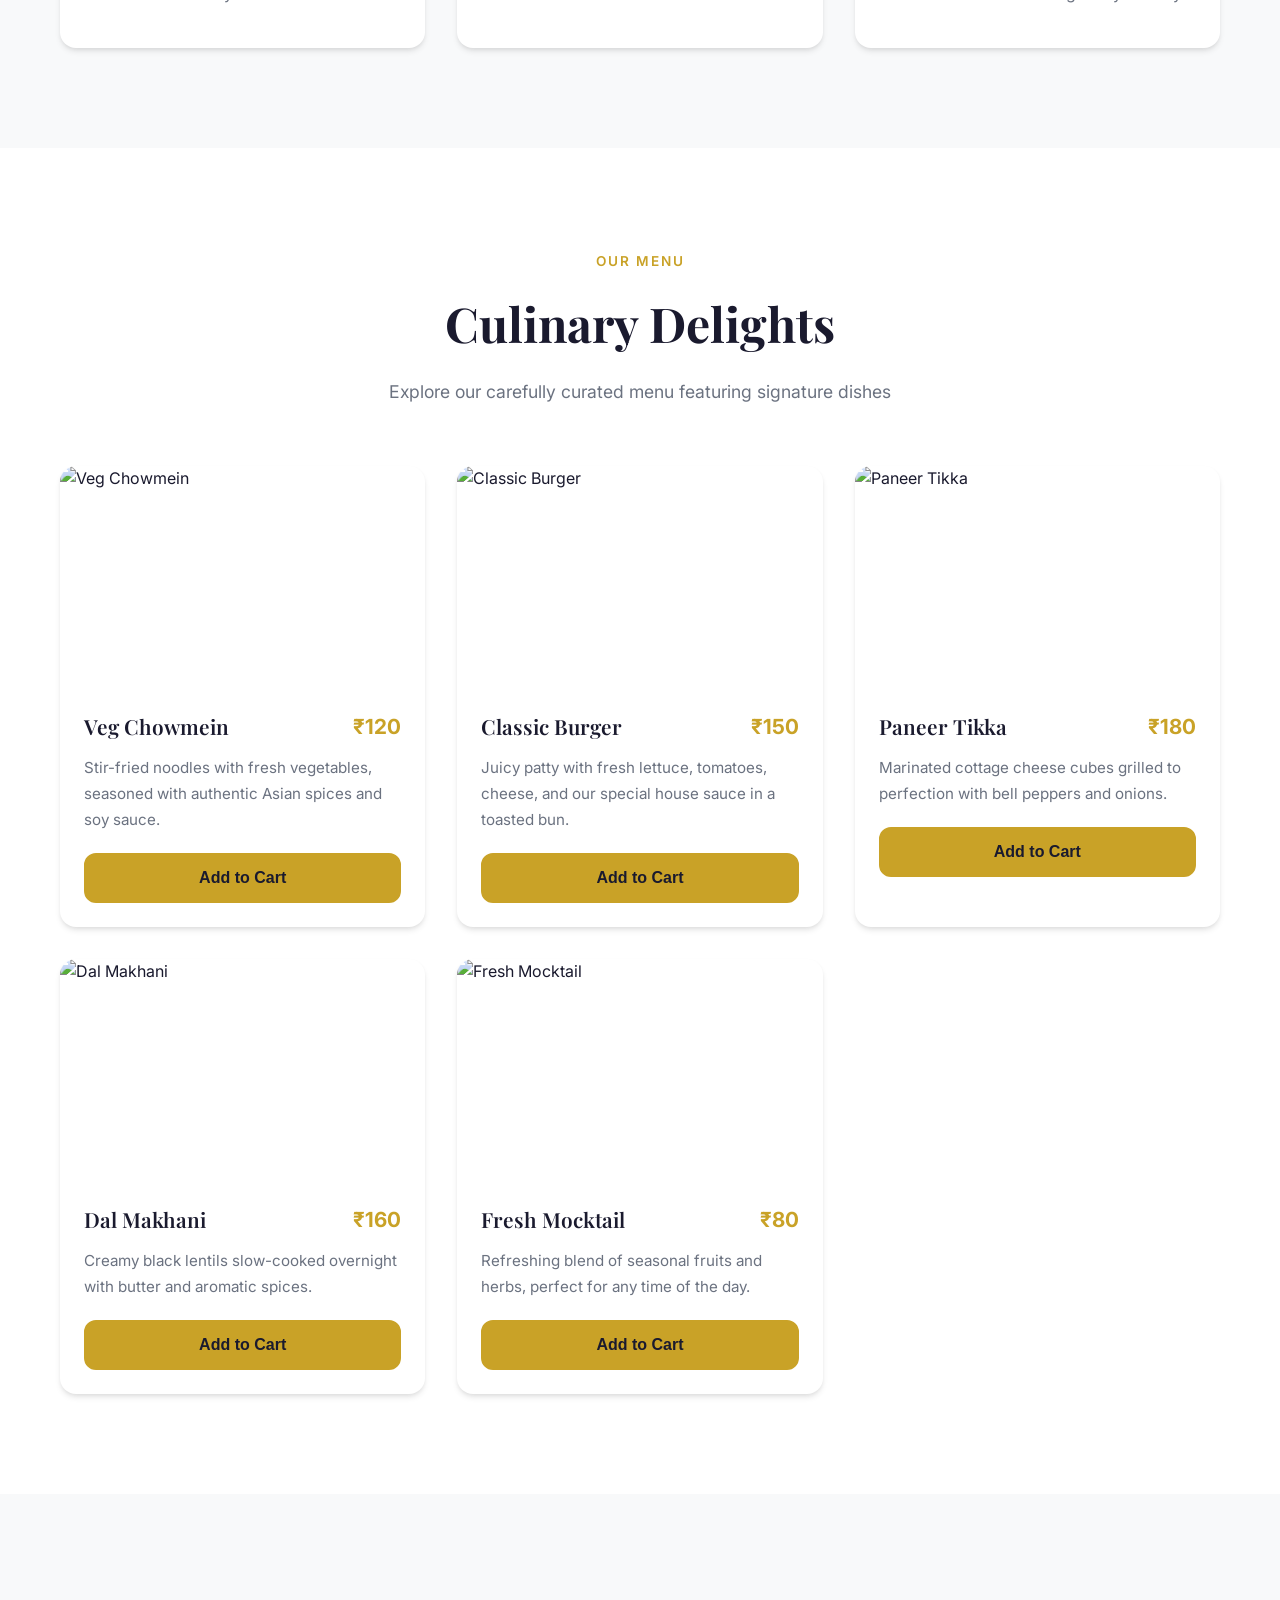
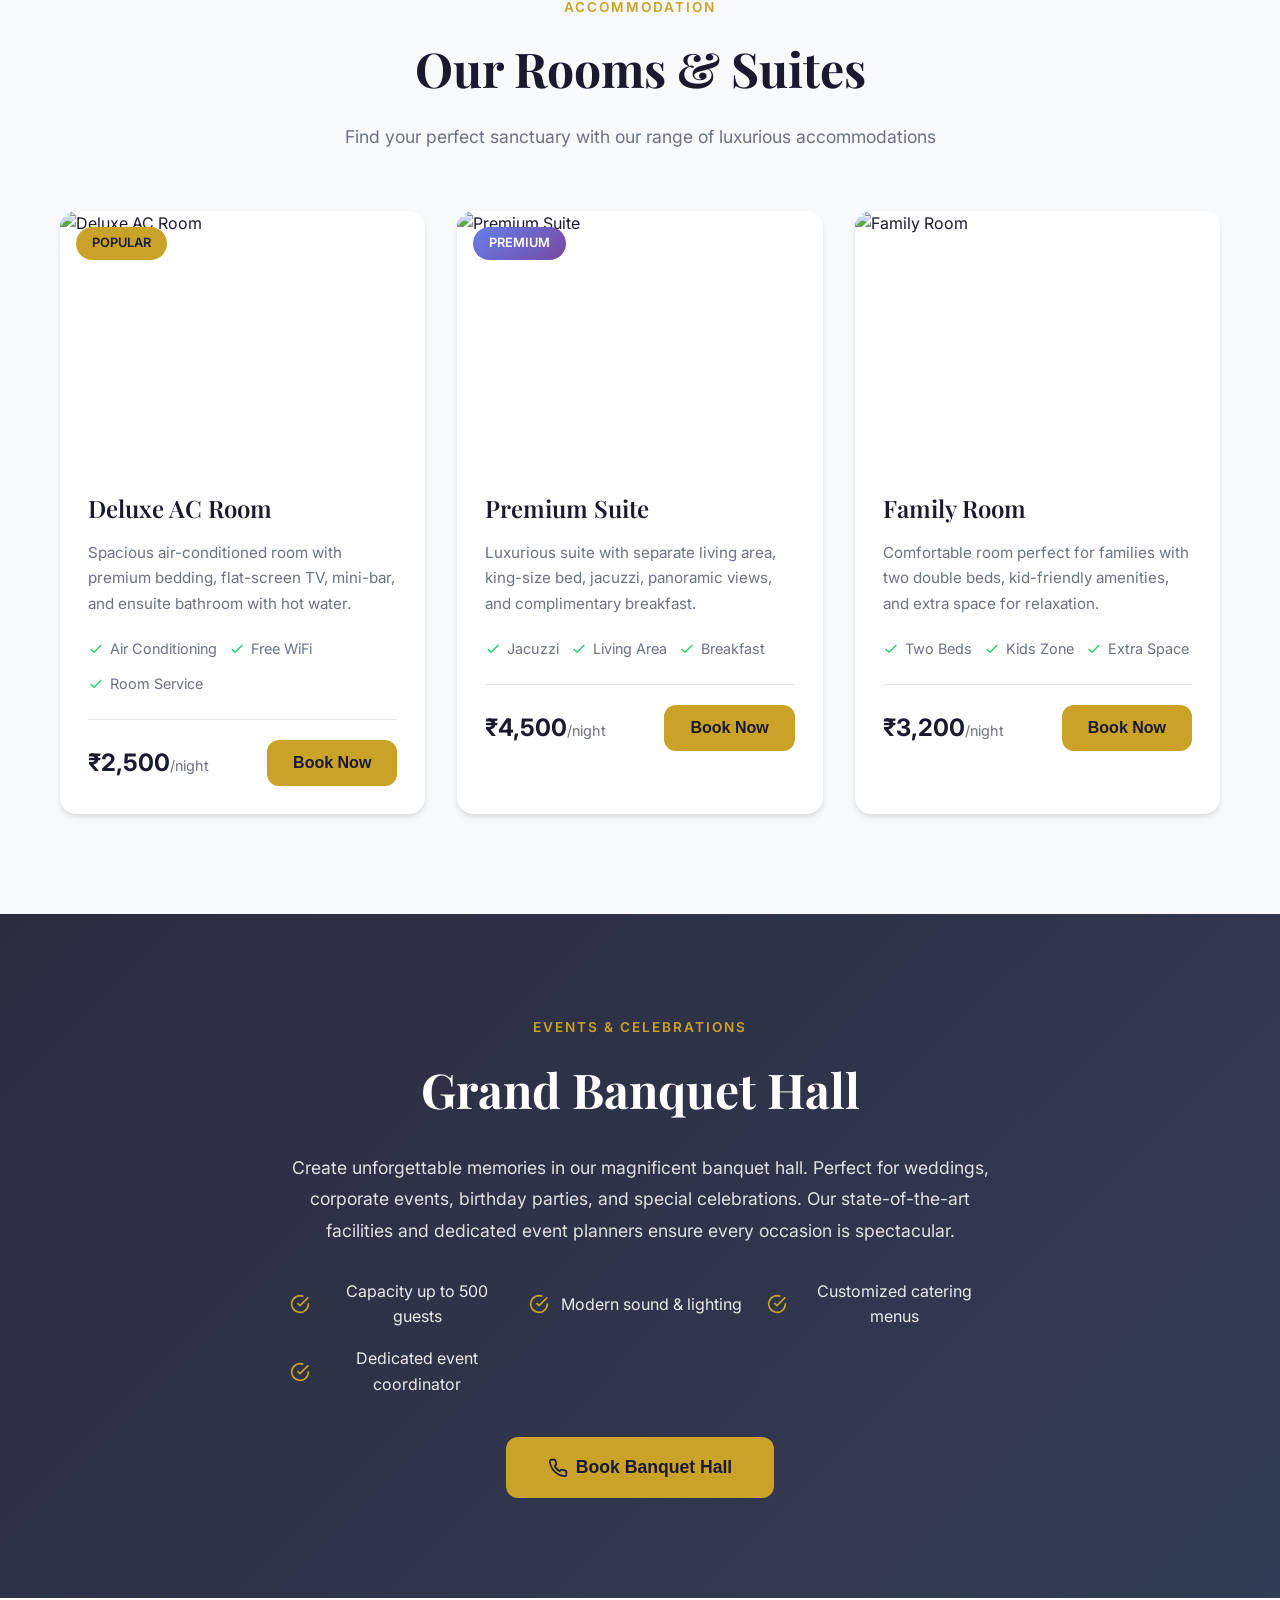
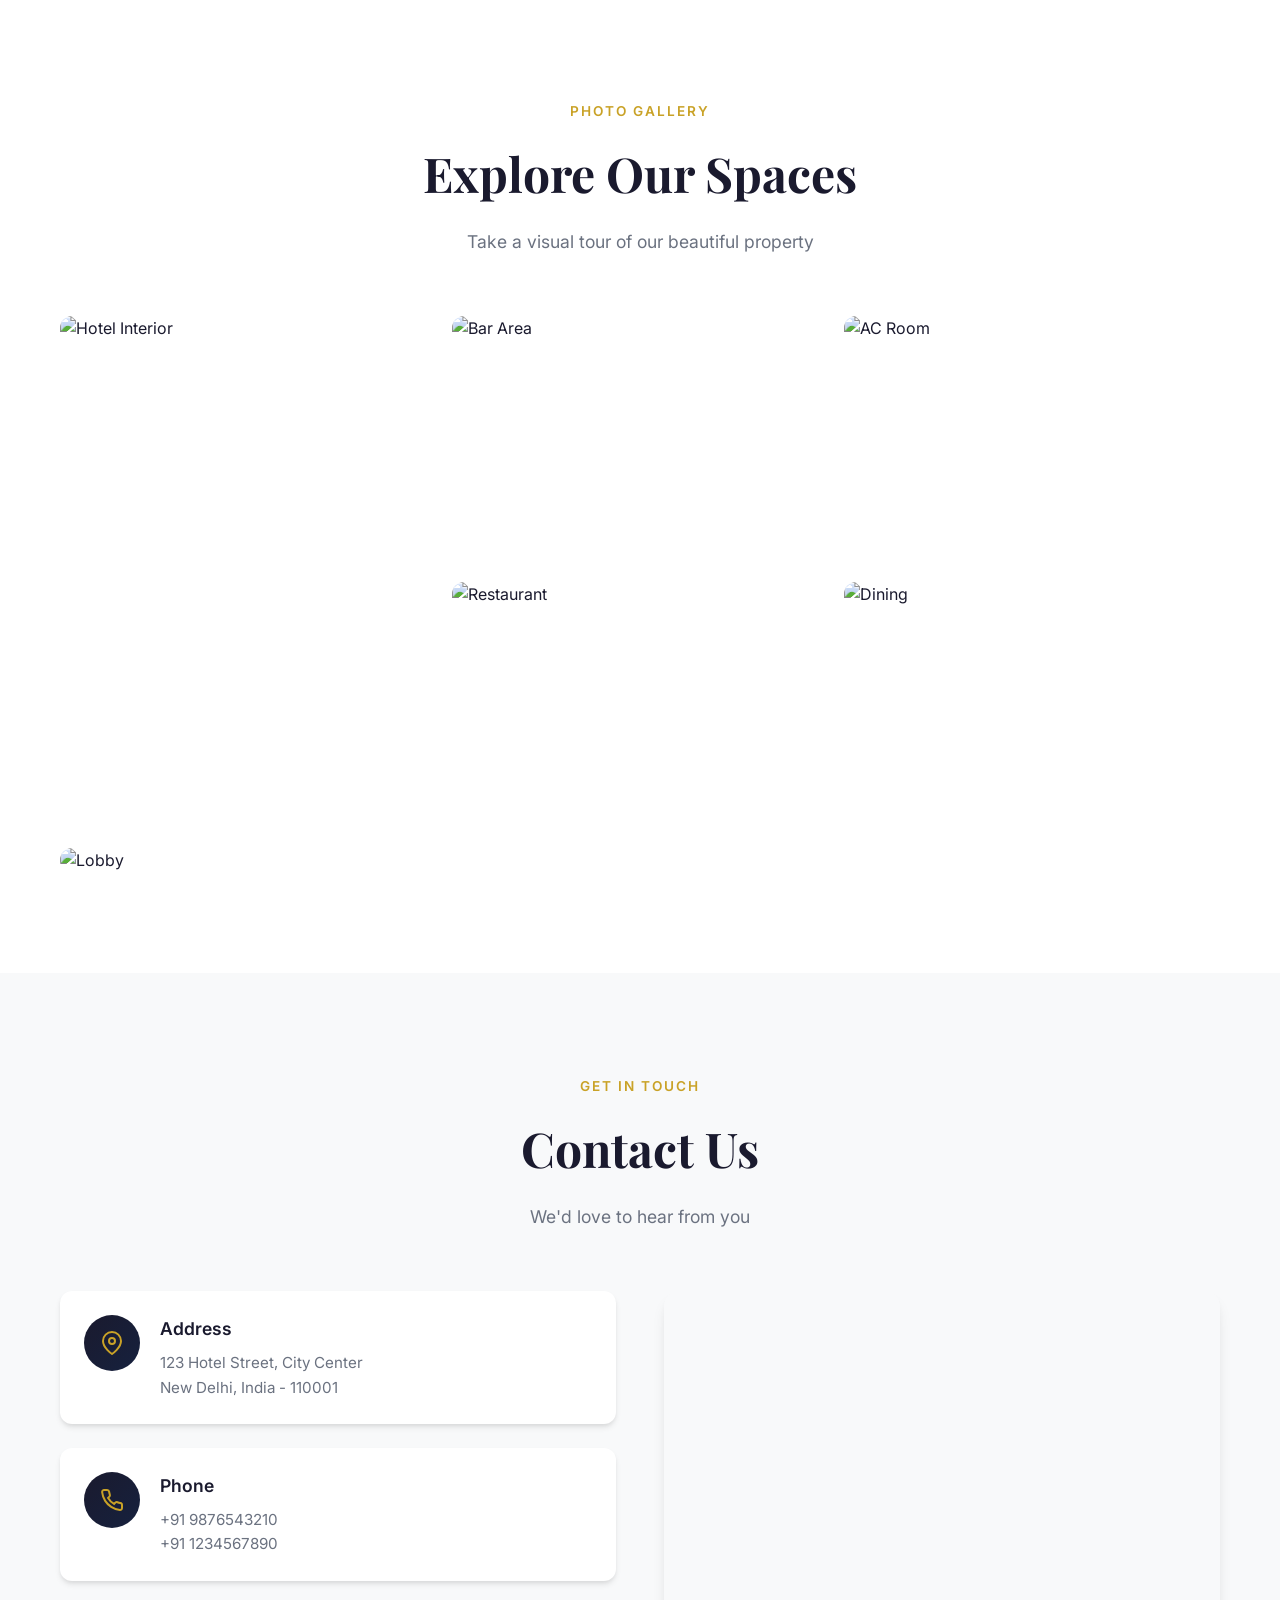
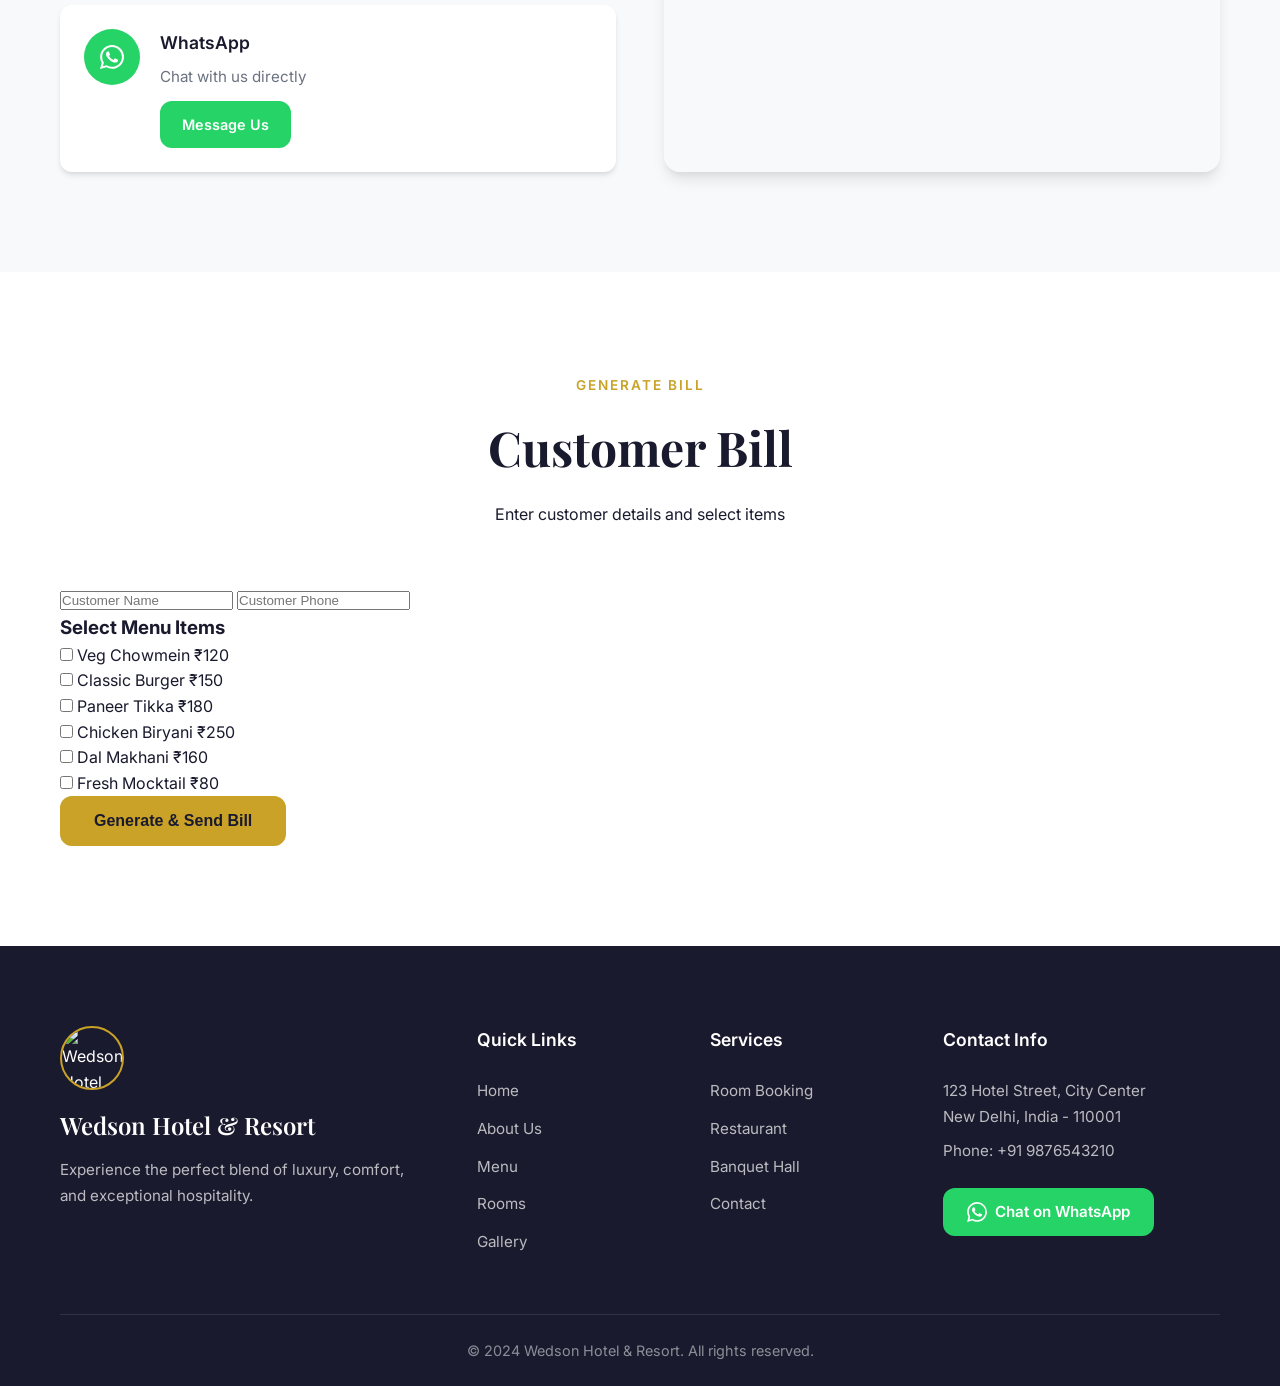
==== commit 7a91c4b6: "Update index.html" ====
--- a/index.html
+++ b/index.html
@@ -147,7 +147,7 @@
         </div>
         <div class="menu-card" data-name="Paneer Tikka" data-price="180">
           <div class="menu-image">
-            <img src="https://i.imgur.com/MvyREhV.jpeg" alt="Paneer Tikka">
+            <img src="https://i.imgur.com/A82w1KW.jpeg" alt="Paneer Tikka">
           </div>
           <div class="menu-content">
             <div class="menu-header">
@@ -158,22 +158,9 @@
             <button class="btn btn-primary add-to-cart">Add to Cart</button>
           </div>
         </div>
-        <div class="menu-card" data-name="Chicken Biryani" data-price="250">
-          <div class="menu-image">
-            <img src="https://i.imgur.com/LMb9VhK.jpeg" alt="Chicken Biryani">
-          </div>
-          <div class="menu-content">
-            <div class="menu-header">
-              <h3>Chicken Biryani</h3>
-              <span class="menu-price">&#8377;250</span>
-            </div>
-            <p>Aromatic basmati rice layered with tender chicken, infused with saffron and premium spices.</p>
-            <button class="btn btn-primary add-to-cart">Add to Cart</button>
-          </div>
-        </div>
         <div class="menu-card" data-name="Dal Makhani" data-price="160">
           <div class="menu-image">
-            <img src="https://i.imgur.com/ZQCM2mr.jpeg" alt="Dal Makhani">
+            <img src="https://i.imgur.com/ZTTH2xO.jpeg" alt="Dal Makhani">
           </div>
           <div class="menu-content">
             <div class="menu-header">
@@ -186,7 +173,7 @@
         </div>
         <div class="menu-card" data-name="Fresh Mocktail" data-price="80">
           <div class="menu-image">
-            <img src="https://i.imgur.com/cwKXVHB.jpeg" alt="Fresh Mocktail">
+            <img src="https://i.imgur.com/9W67kxt.jpeg" alt="Fresh Mocktail">
           </div>
           <div class="menu-content">
             <div class="menu-header">
@@ -580,5 +567,38 @@
   </div>
 
   <script src="script.js"></script>
+<script>
+document.getElementById('generateBill').addEventListener('click', () => {
+  const name = document.getElementById('customerName').value.trim();
+  const phone = document.getElementById('customerPhone').value.trim();
+
+  if(!name || !phone) {
+    alert('Please enter customer name and phone!');
+    return;
+  }
+
+  const items = document.querySelectorAll('#menuItems input[type="checkbox"]:checked');
+  if(items.length === 0) {
+    alert('Please select at least one item!');
+    return;
+  }
+
+  let total = 0;
+  let billText = `*Wedson Hotel & Resort Bill*\nCustomer: ${name}\nPhone: ${phone}\n\nItems:\n`;
+
+  items.forEach(item => {
+    const itemName = item.dataset.name;
+    const itemPrice = parseInt(item.dataset.price);
+    total += itemPrice;
+    billText += `- ${itemName}: ₹${itemPrice}\n`;
+  });
+
+  billText += `\n*Total: ₹${total}*`;
+
+  // WhatsApp link
+  const whatsappUrl = `https://wa.me/${phone}?text=${encodeURIComponent(billText)}`;
+  window.open(whatsappUrl, '_blank');
+});
+</script>
 </body>
 </html>
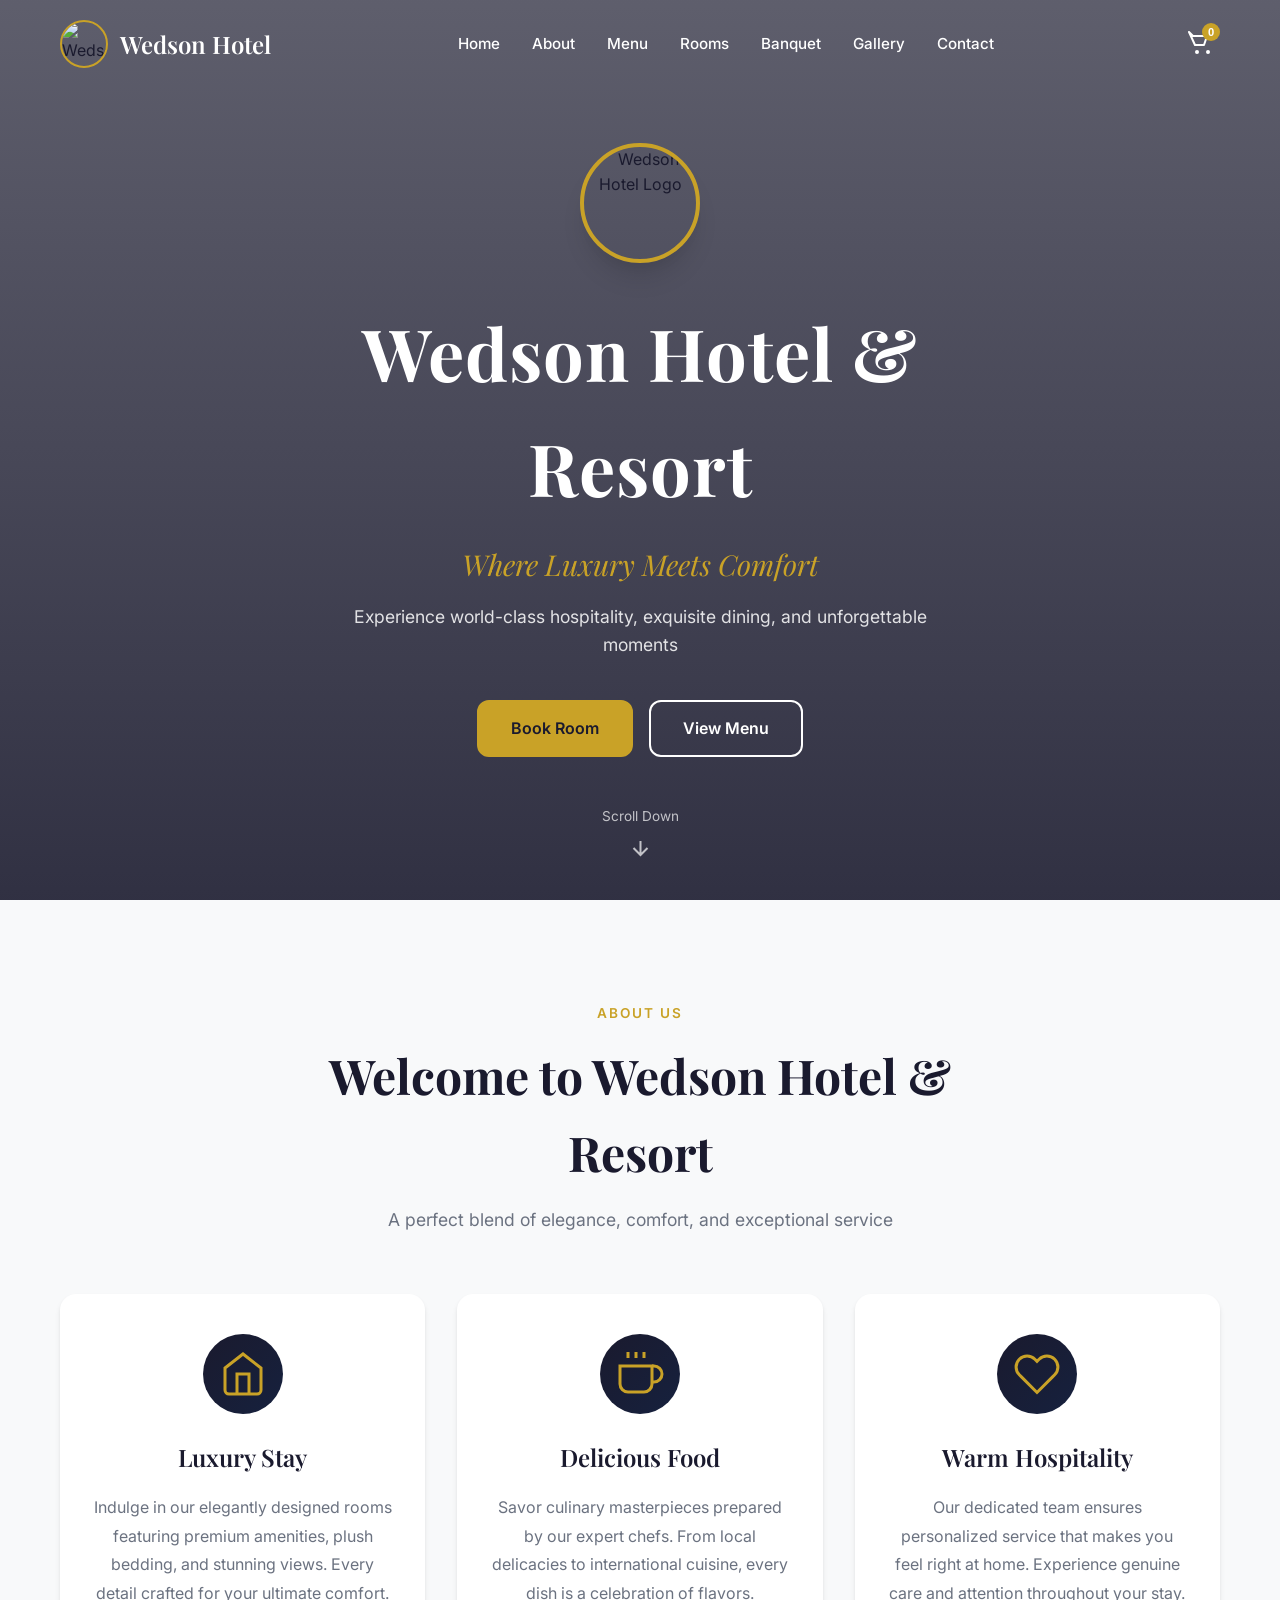
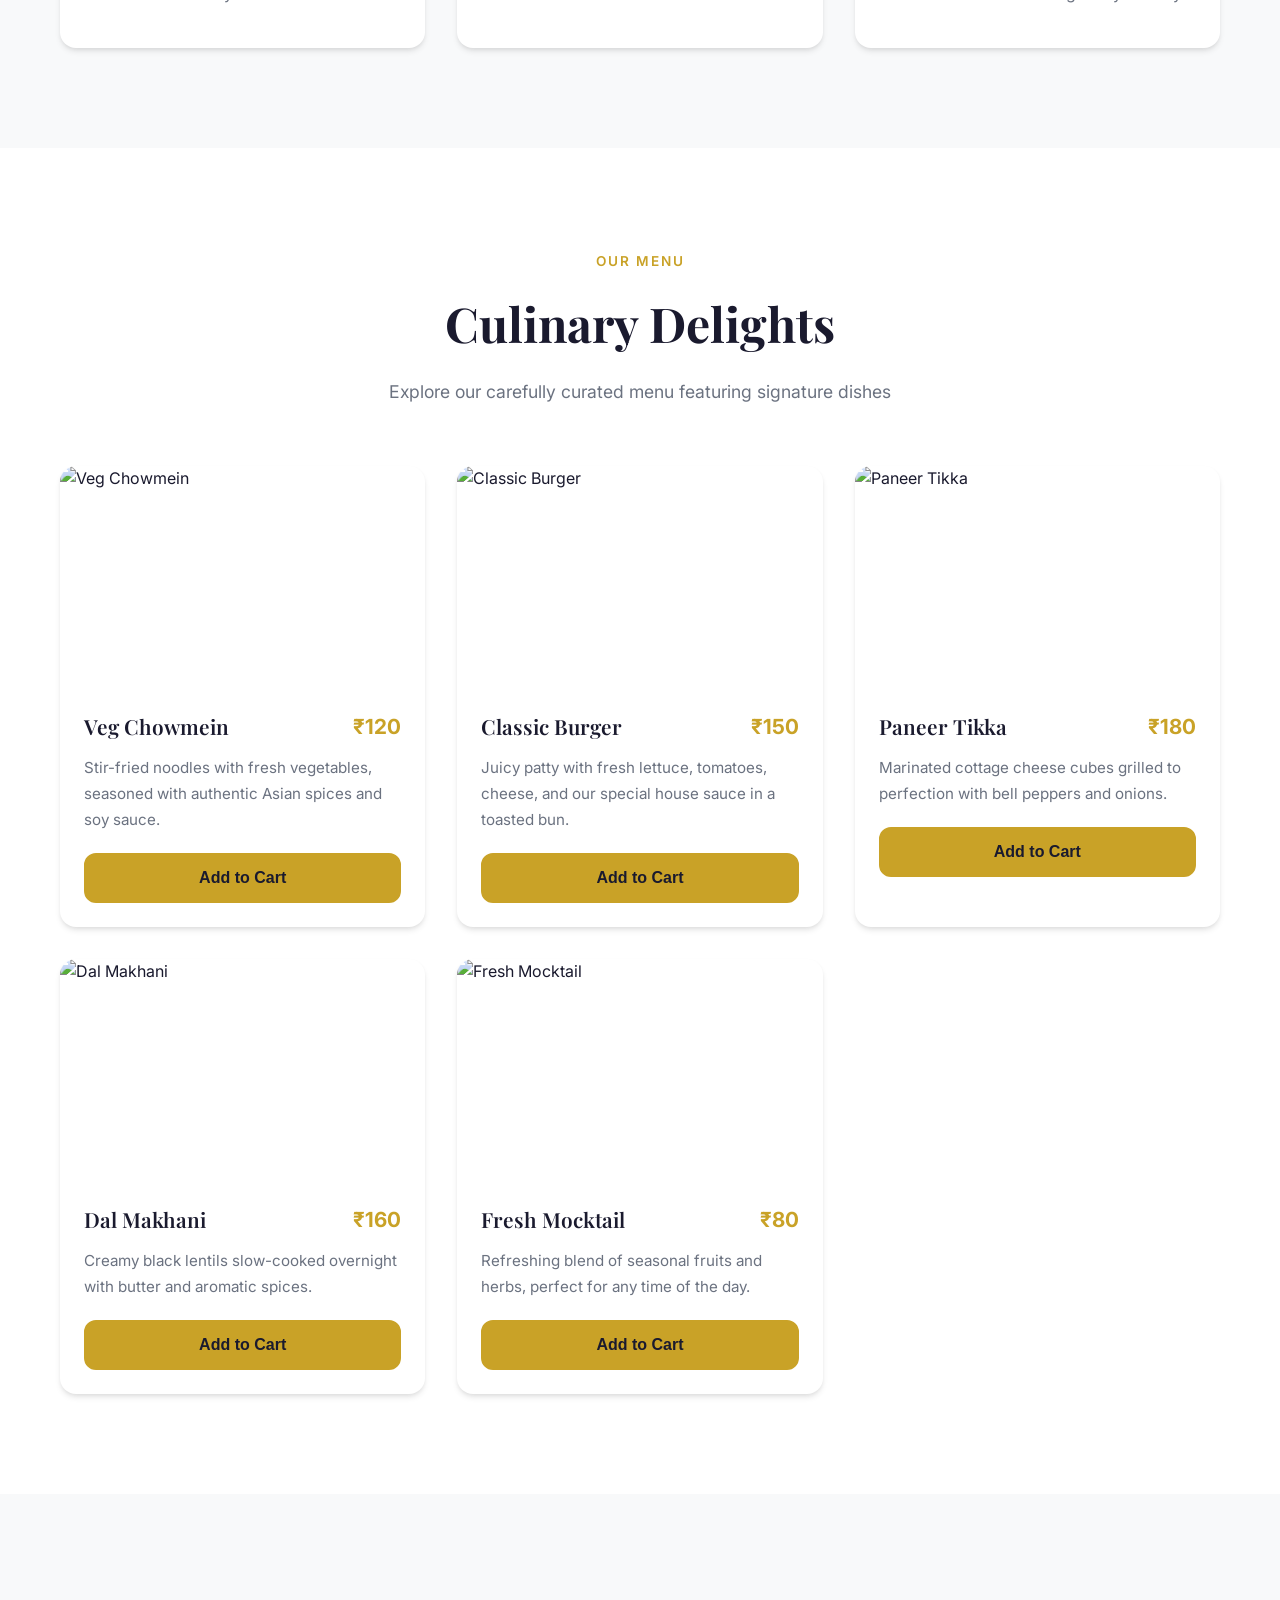
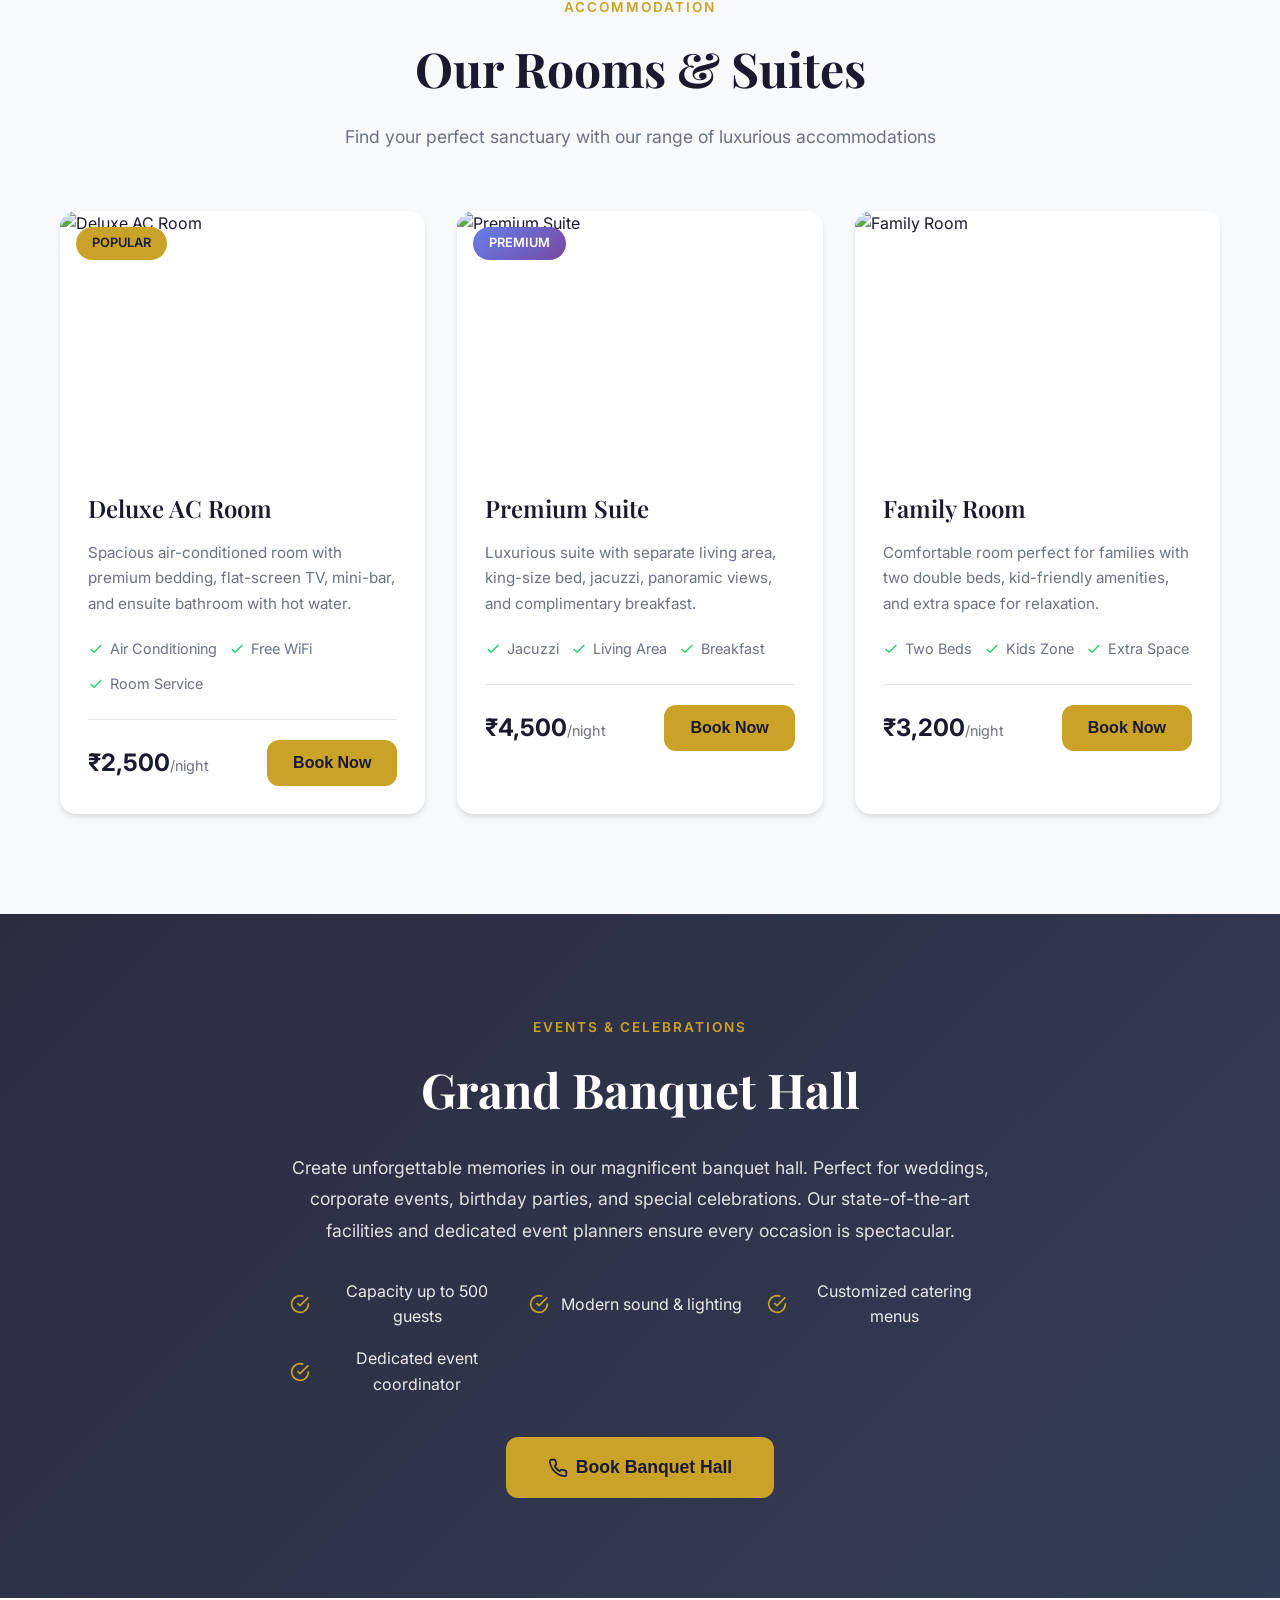
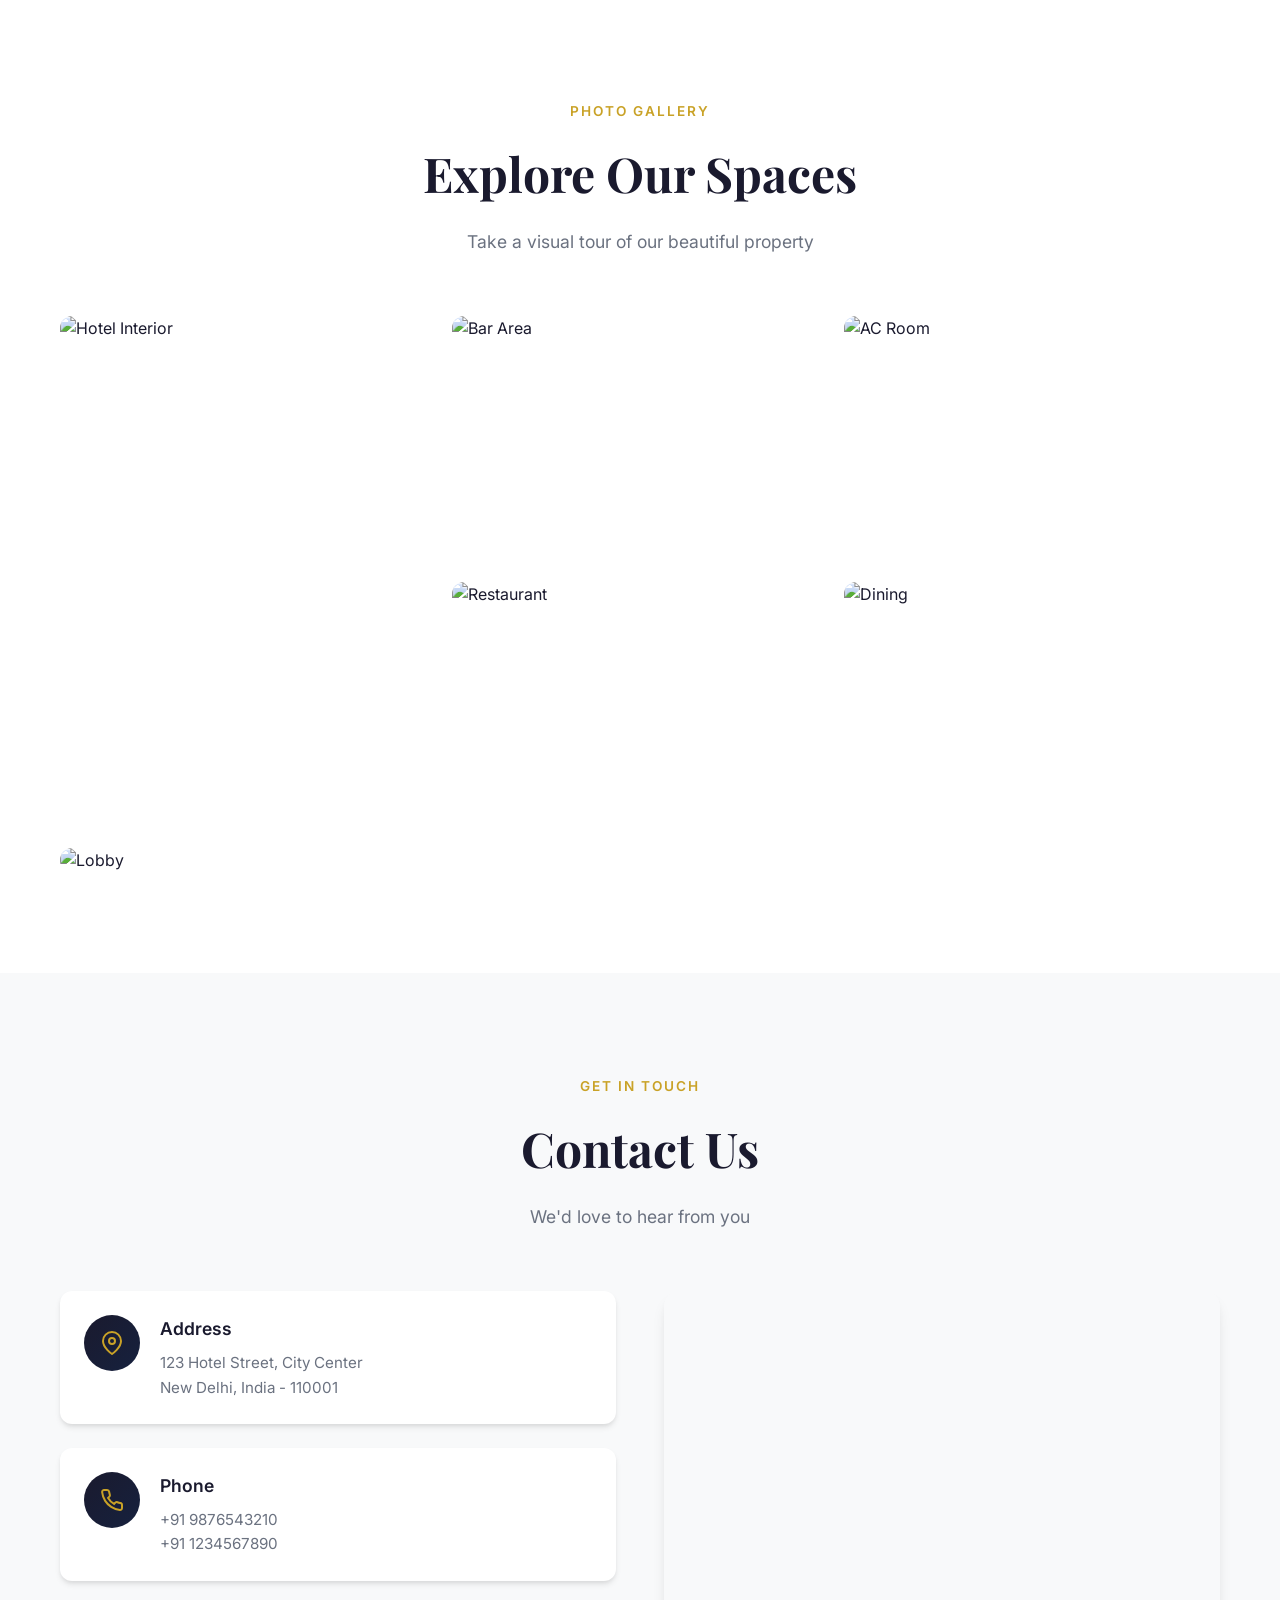
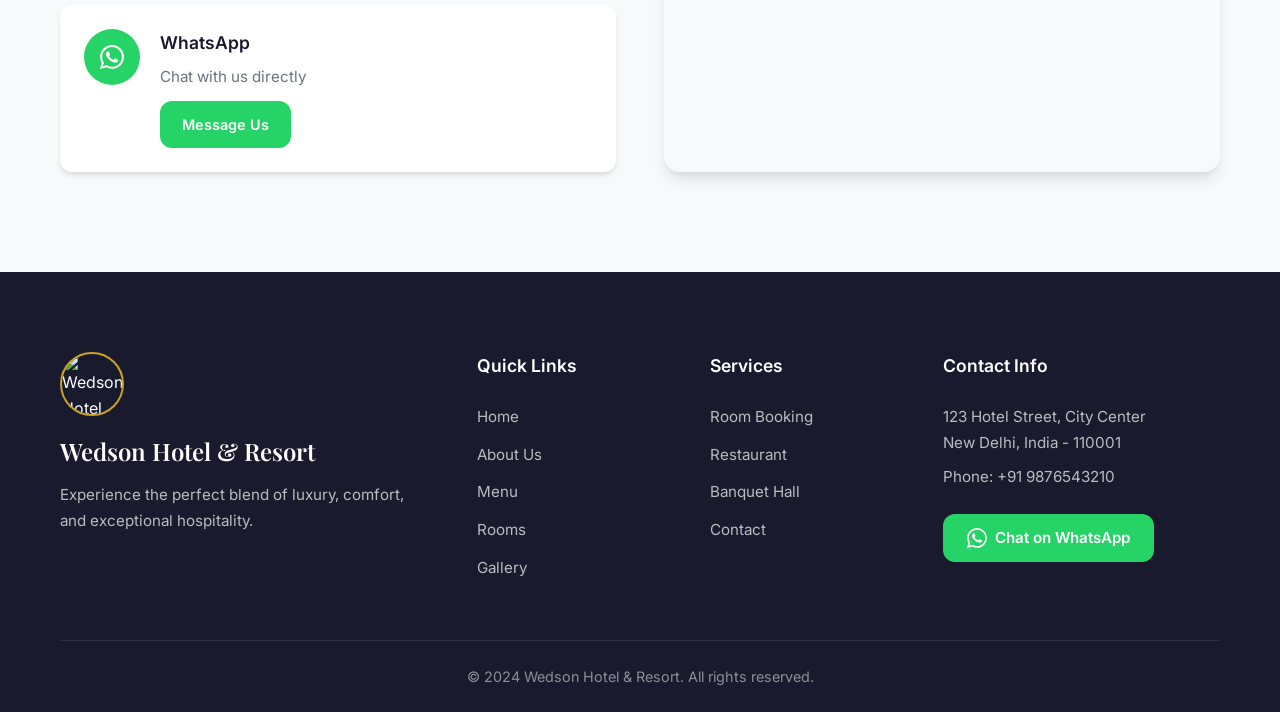
==== commit ba084390: "Update index.html" ====
--- a/index.html
+++ b/index.html
@@ -462,33 +462,6 @@
     </div>
   </section>
 
-<!-- Bill Section -->
-<section class="section bill" id="bill">
-  <div class="container">
-    <div class="section-header">
-      <span class="section-tag">Generate Bill</span>
-      <h2>Customer Bill</h2>
-      <p>Enter customer details and select items</p>
-    </div>
-    <div class="bill-form">
-      <input type="text" id="customerName" placeholder="Customer Name">
-      <input type="tel" id="customerPhone" placeholder="Customer Phone">
-
-      <h3>Select Menu Items</h3>
-      <div id="menuItems">
-        <label><input type="checkbox" data-name="Veg Chowmein" data-price="120"> Veg Chowmein ₹120</label><br>
-        <label><input type="checkbox" data-name="Classic Burger" data-price="150"> Classic Burger ₹150</label><br>
-        <label><input type="checkbox" data-name="Paneer Tikka" data-price="180"> Paneer Tikka ₹180</label><br>
-        <label><input type="checkbox" data-name="Chicken Biryani" data-price="250"> Chicken Biryani ₹250</label><br>
-        <label><input type="checkbox" data-name="Dal Makhani" data-price="160"> Dal Makhani ₹160</label><br>
-        <label><input type="checkbox" data-name="Fresh Mocktail" data-price="80"> Fresh Mocktail ₹80</label>
-      </div>
-
-      <button class="btn btn-primary" id="generateBill">Generate & Send Bill</button>
-    </div>
-  </div>
-</section>
-  
   <!-- Footer -->
   <footer class="footer">
     <div class="container">
@@ -549,56 +522,65 @@
       <div class="modal-footer">
         <div class="cart-total">
           <span>Total:</span>
-          <span id="cartTotal">&#8377;0</span>
-        </div>
+          <span id="cartTotal">₹0</span>
+        </div>
+        
+        <!-- Existing WhatsApp Order Button -->
         <button class="btn btn-whatsapp btn-large" id="orderWhatsApp">
           <svg xmlns="http://www.w3.org/2000/svg" width="20" height="20" viewBox="0 0 24 24" fill="currentColor">
             <path d="M17.472 14.382c-.297-.149-1.758-.867-2.03-.967-.273-.099-.471-.148-.67.15-.197.297-.767.966-.94 1.164-.173.199-.347.223-.644.075-.297-.15-1.255-.463-2.39-1.475-.883-.788-1.48-1.761-1.653-2.059-.173-.297-.018-.458.13-.606.134-.133.298-.347.446-.52.149-.174.198-.298.298-.497.099-.198.05-.371-.025-.52-.075-.149-.669-1.612-.916-2.207-.242-.579-.487-.5-.669-.51-.173-.008-.371-.01-.57-.01-.198 0-.52.074-.792.372-.272.297-1.04 1.016-1.04 2.479 0 1.462 1.065 2.875 1.213 3.074.149.198 2.096 3.2 5.077 4.487.709.306 1.262.489 1.694.625.712.227 1.36.195 1.871.118.571-.085 1.758-.719 2.006-1.413.248-.694.248-1.289.173-1.413-.074-.124-.272-.198-.57-.347m-5.421 7.403h-.004a9.87 9.87 0 01-5.031-1.378l-.361-.214-3.741.982.998-3.648-.235-.374a9.86 9.86 0 01-1.51-5.26c.001-5.45 4.436-9.884 9.888-9.884 2.64 0 5.122 1.03 6.988 2.898a9.825 9.825 0 012.893 6.994c-.003 5.45-4.437 9.884-9.885 9.884m8.413-18.297A11.815 11.815 0 0012.05 0C5.495 0 .16 5.335.157 11.892c0 2.096.547 4.142 1.588 5.945L.057 24l6.305-1.654a11.882 11.882 0 005.683 1.448h.005c6.554 0 11.89-5.335 11.893-11.893a11.821 11.821 0 00-3.48-8.413z"/>
           </svg>
           Order on WhatsApp
         </button>
+
+        <!-- NEW BILL BUTTON -->
+        <button onclick="openBillModal()" class="btn btn-large" style="background:#d4af37; color:#000; font-weight:600; margin-top:12px;">
+          Generate Bill (Owner Panel)
+        </button>
       </div>
     </div>
   </div>
 
+    <!-- BILL MODAL (Owner Panel) -->
+  <div class="modal" id="billModal">
+    <div class="modal-overlay"></div>
+    <div class="modal-content">
+      <div class="modal-header">
+        <h3>Bill Generator (Owner Panel)</h3>
+        <button class="modal-close" onclick="closeBillModal()">×</button>
+      </div>
+      <div class="modal-body">
+        <div class="bill-form">
+          <label>Customer Name</label>
+          <input type="text" id="customer-name" placeholder="Full Name">
+
+          <label>Customer Phone</label>
+          <input type="tel" id="customer-phone" placeholder="9876543210" maxlength="10">
+
+          <label>Customer Address</label>
+          <input type="text" id="customer-address" placeholder="Full Address (e.g. Connaught Place, New Delhi)">
+
+          <div class="bill-preview">
+            <h4>Order Summary</h4>
+            <div id="bill-preview-items"></div>
+            <div class="bill-total">
+              <strong>Total: ₹<span id="bill-total">0</span></strong>
+            </div>
+          </div>
+        </div>
+      </div>
+      <div class="modal-footer">
+        <button onclick="sendBillViaWhatsApp()" class="btn btn-whatsapp btn-large full-width">
+          Send Bill on WhatsApp
+        </button>
+      </div>
+    </div>
+  </div>
+  
   <!-- Toast Notification -->
   <div class="toast" id="toast">
     <span id="toastMessage">Item added to cart</span>
   </div>
-
   <script src="script.js"></script>
-<script>
-document.getElementById('generateBill').addEventListener('click', () => {
-  const name = document.getElementById('customerName').value.trim();
-  const phone = document.getElementById('customerPhone').value.trim();
-
-  if(!name || !phone) {
-    alert('Please enter customer name and phone!');
-    return;
-  }
-
-  const items = document.querySelectorAll('#menuItems input[type="checkbox"]:checked');
-  if(items.length === 0) {
-    alert('Please select at least one item!');
-    return;
-  }
-
-  let total = 0;
-  let billText = `*Wedson Hotel & Resort Bill*\nCustomer: ${name}\nPhone: ${phone}\n\nItems:\n`;
-
-  items.forEach(item => {
-    const itemName = item.dataset.name;
-    const itemPrice = parseInt(item.dataset.price);
-    total += itemPrice;
-    billText += `- ${itemName}: ₹${itemPrice}\n`;
-  });
-
-  billText += `\n*Total: ₹${total}*`;
-
-  // WhatsApp link
-  const whatsappUrl = `https://wa.me/${phone}?text=${encodeURIComponent(billText)}`;
-  window.open(whatsappUrl, '_blank');
-});
-</script>
 </body>
 </html>
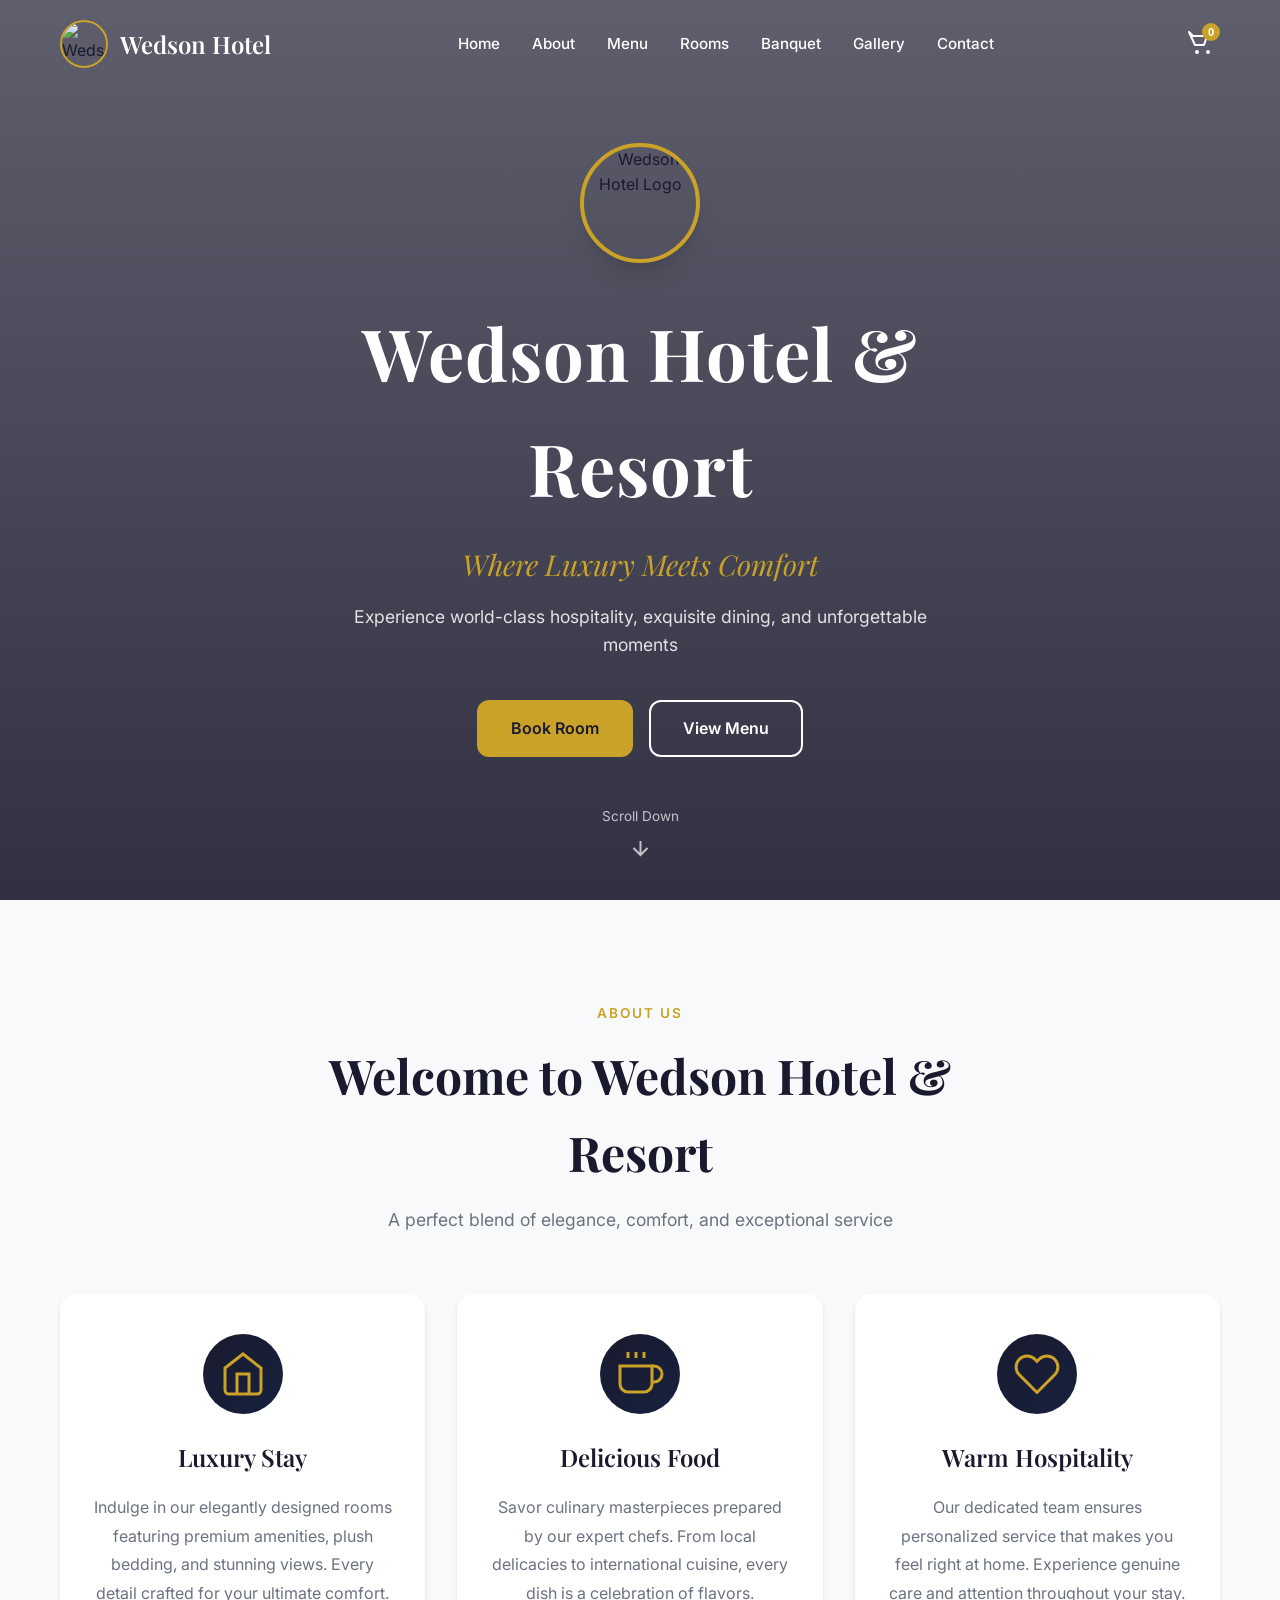
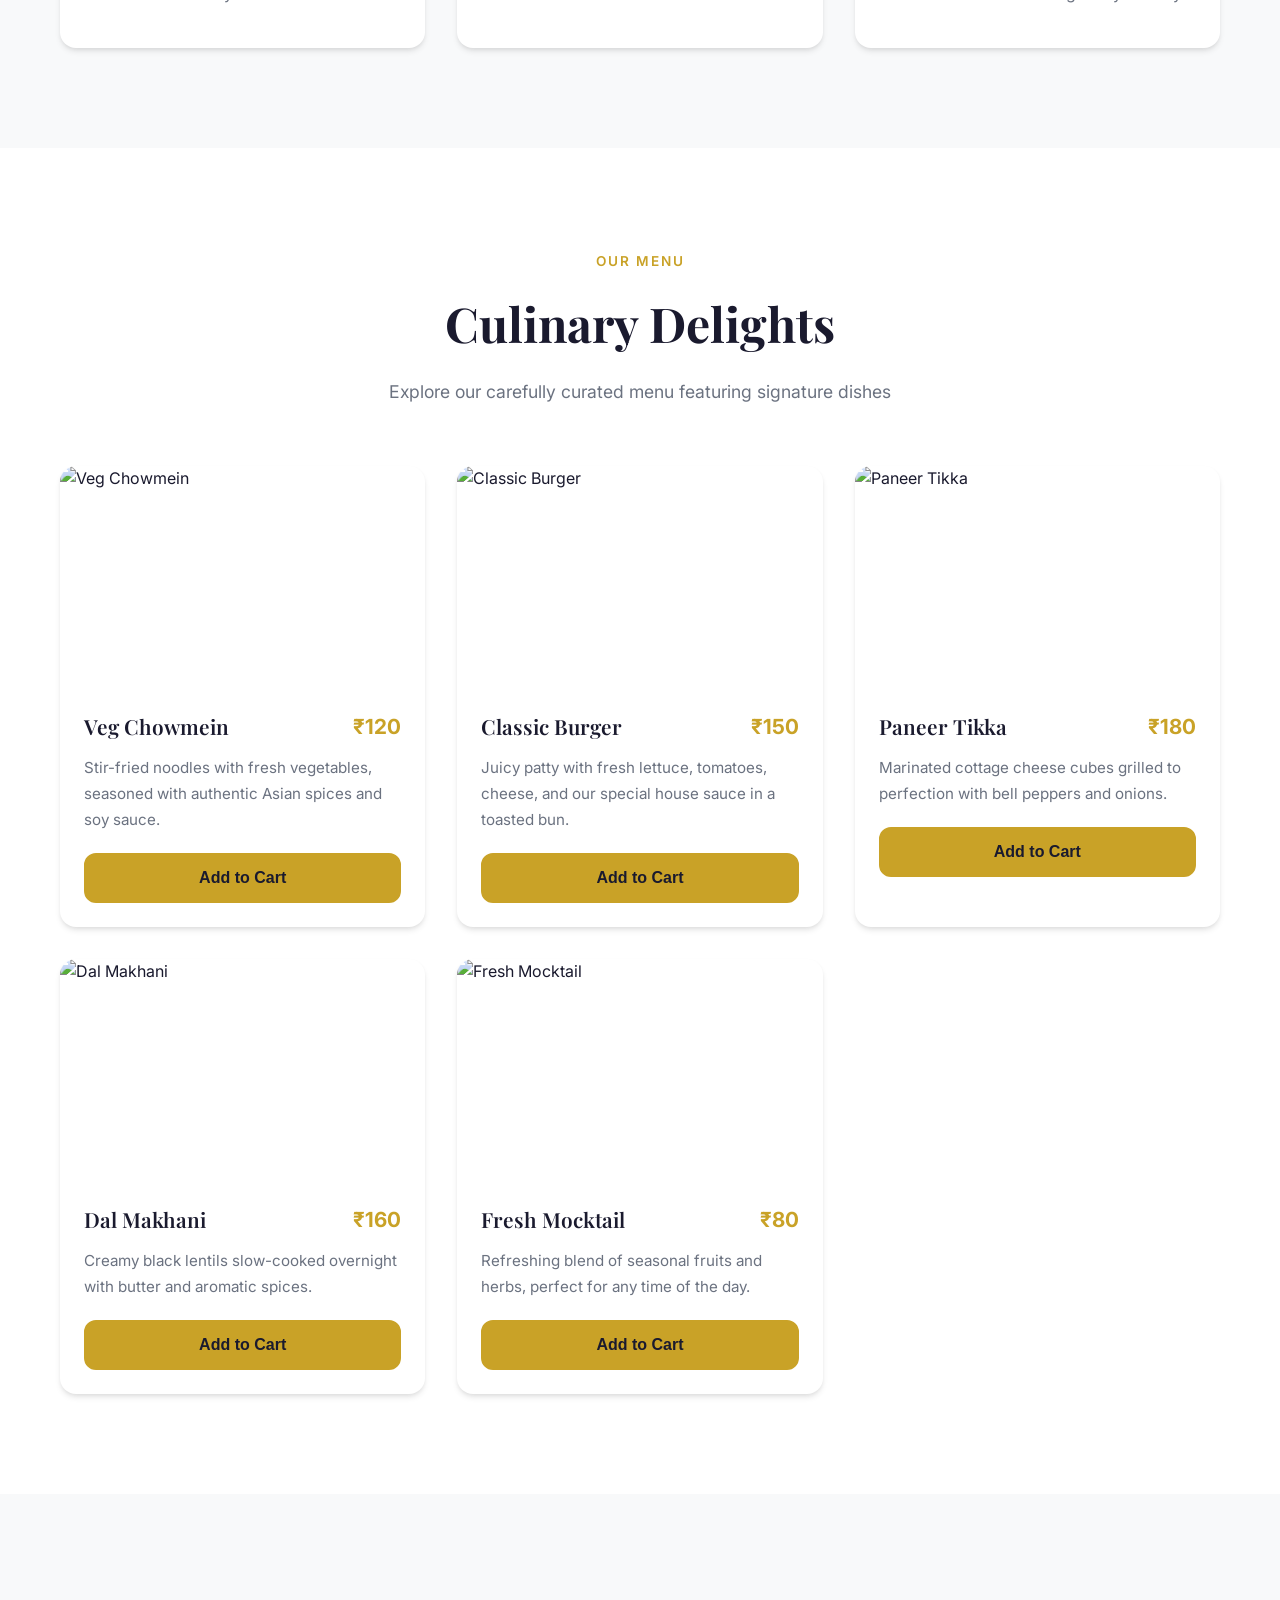
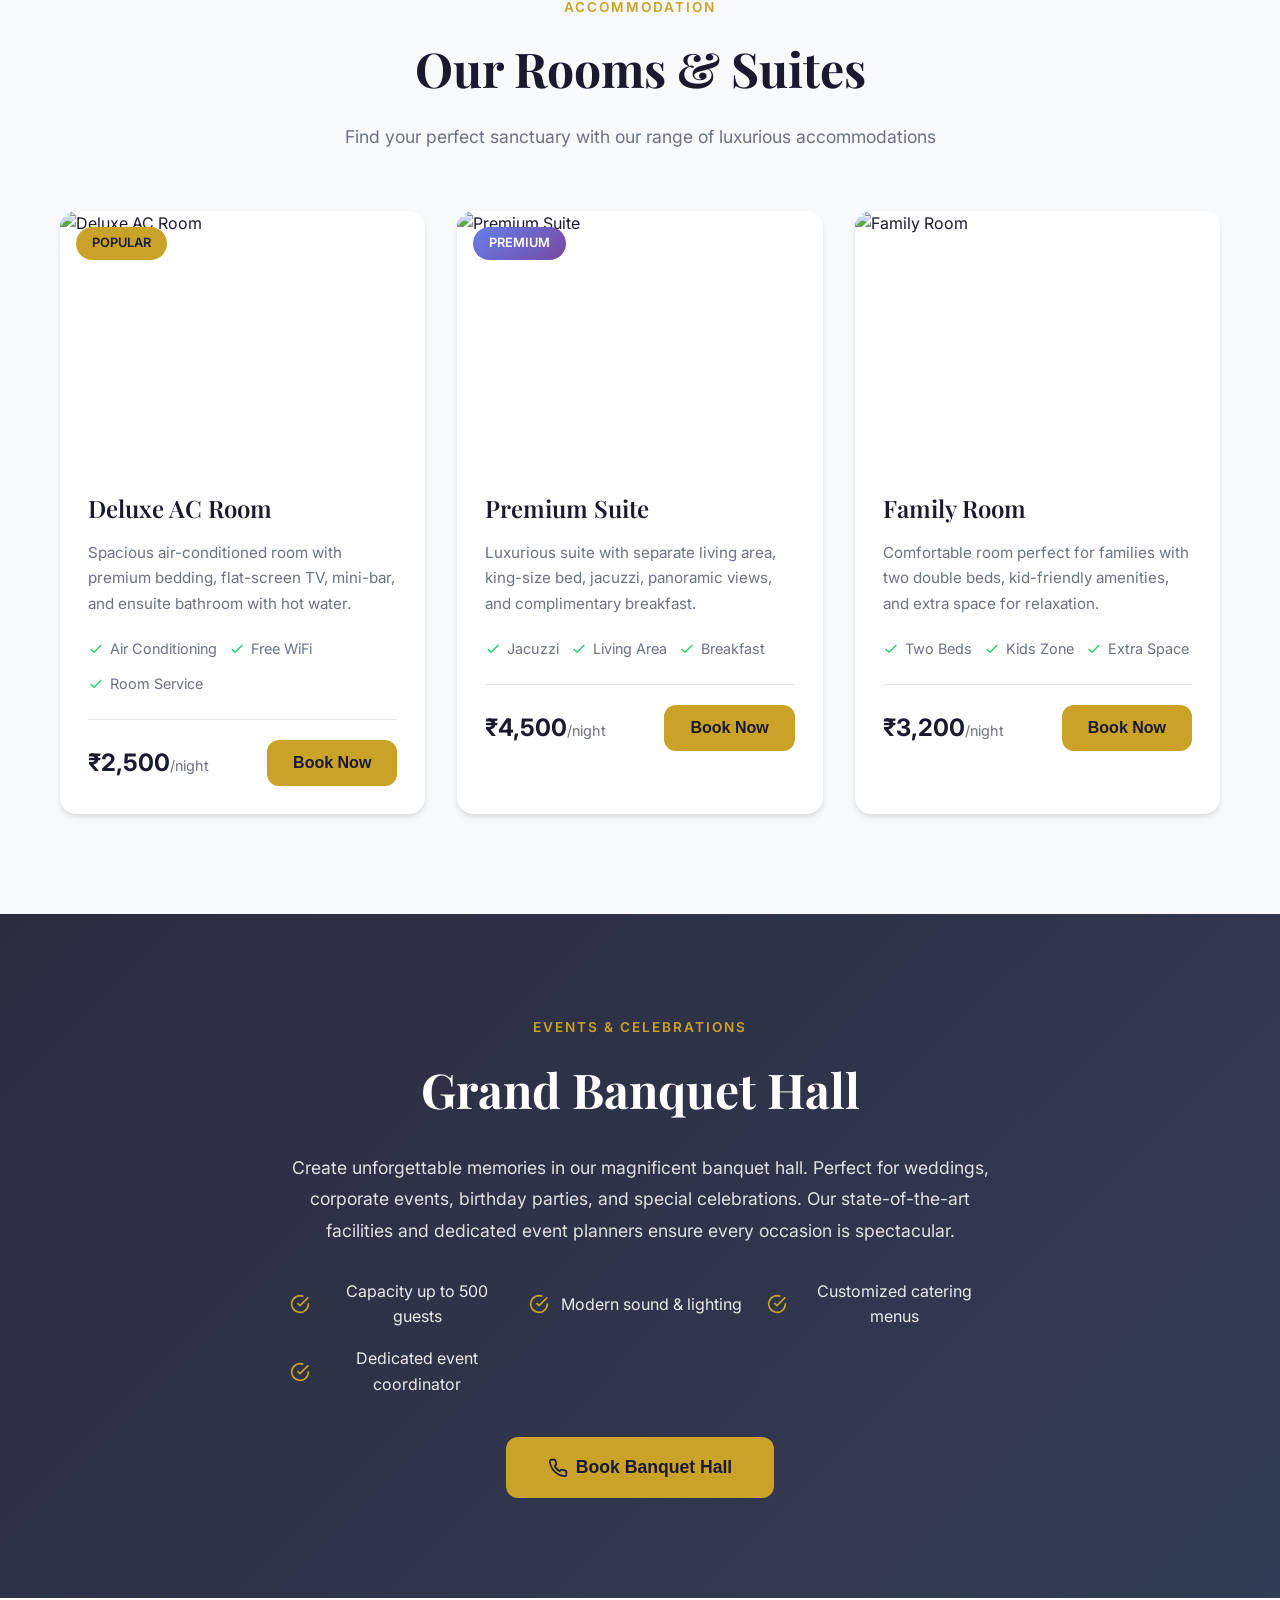
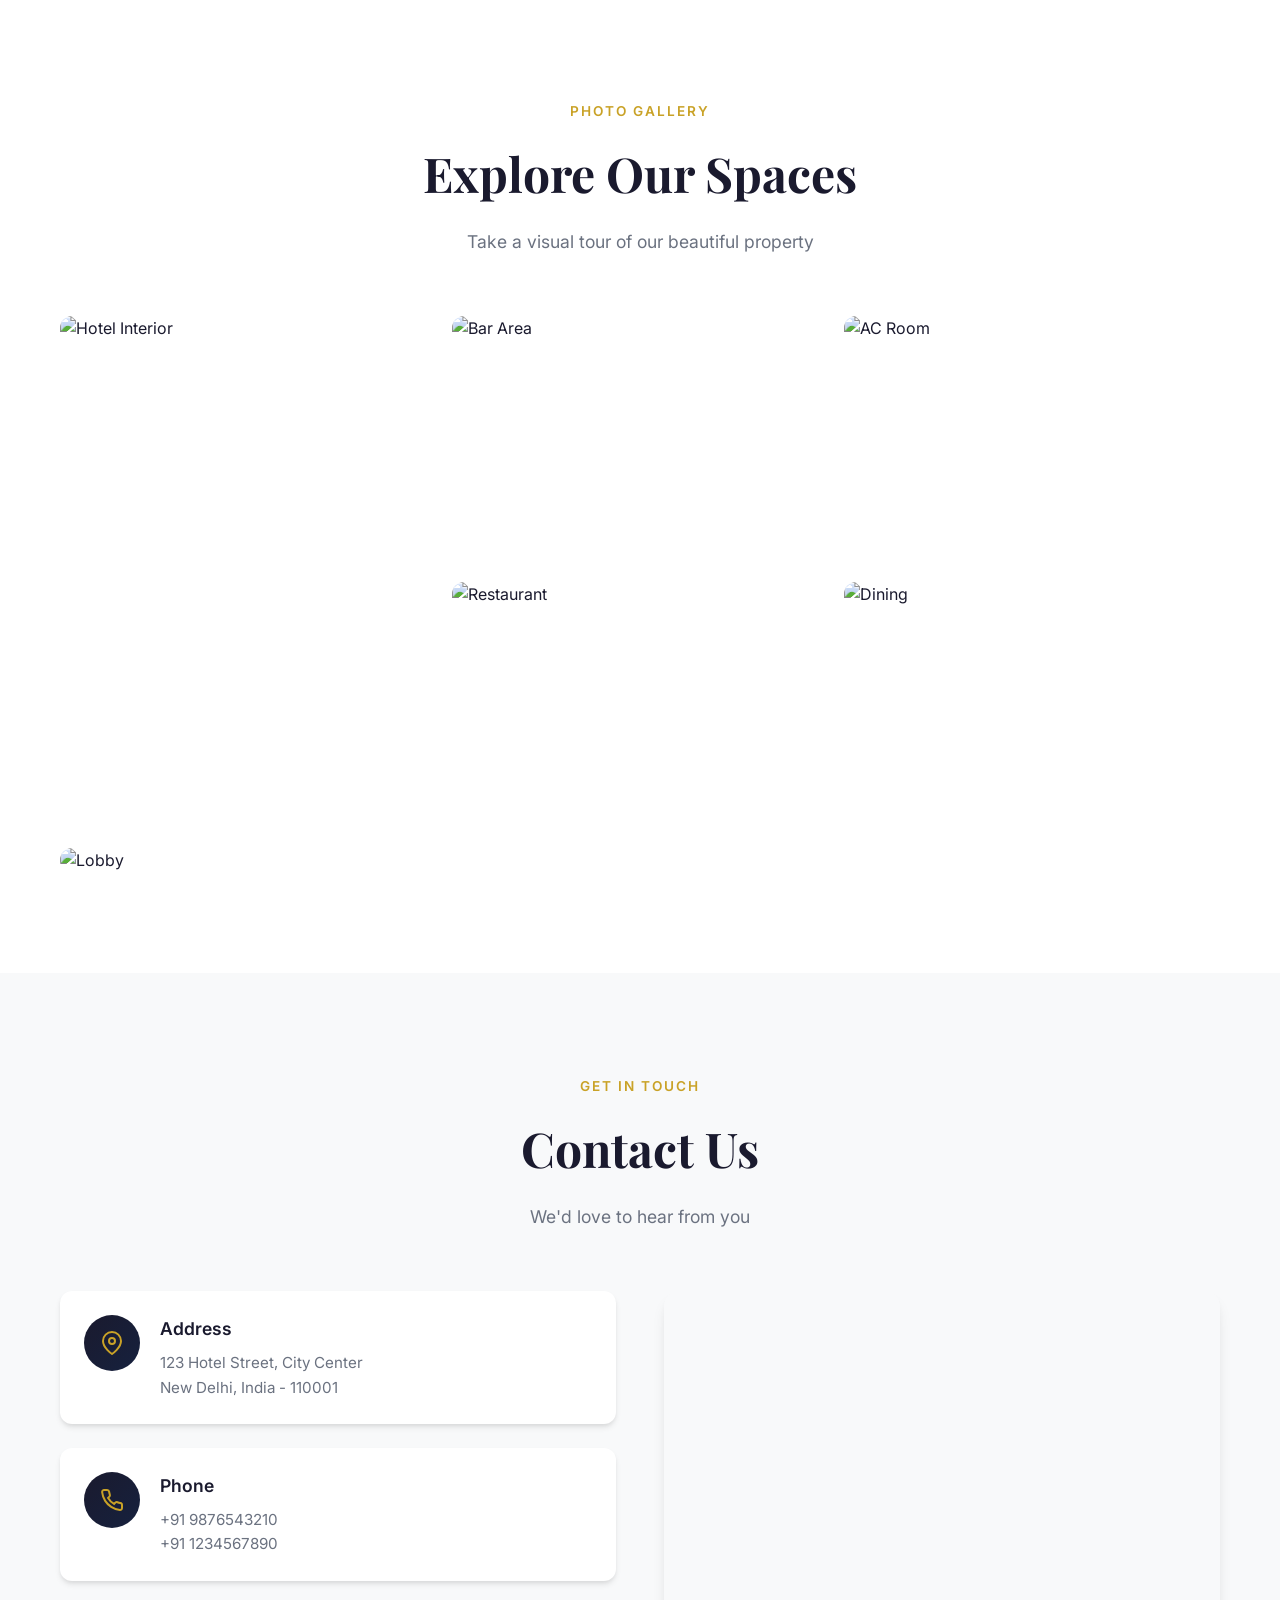
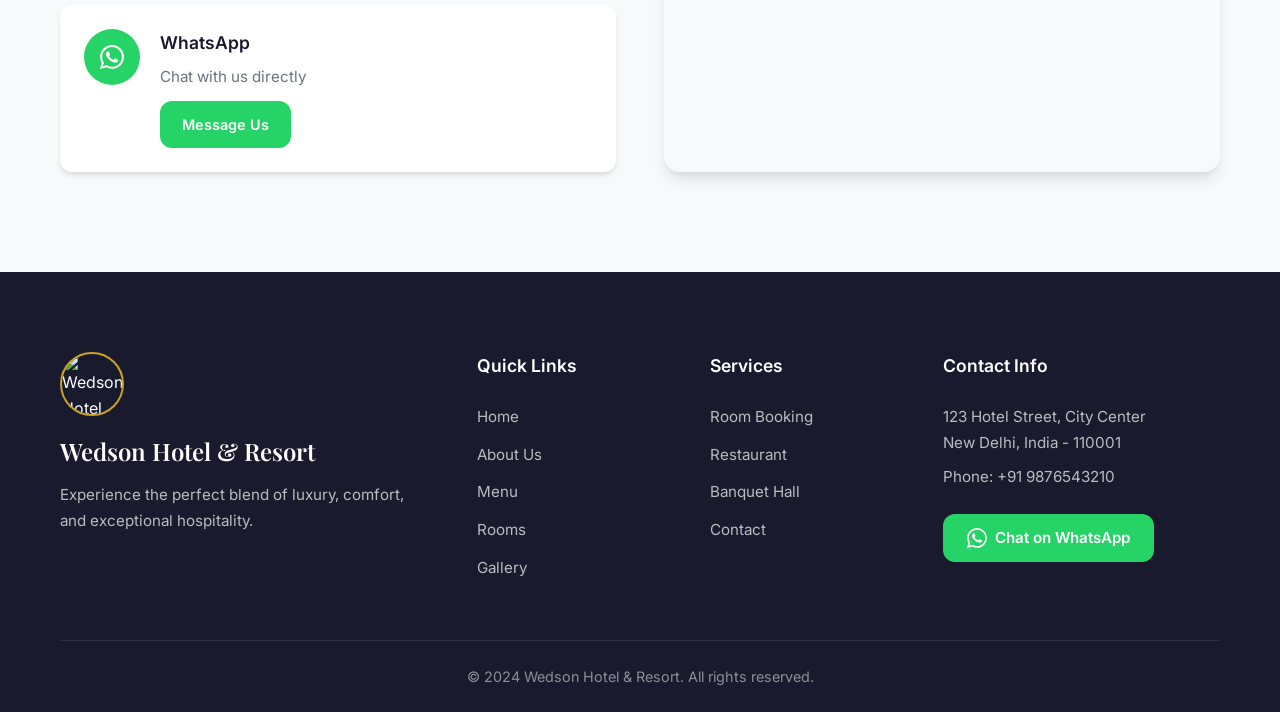
==== commit 3def1f47: "Update index.html" ====
--- a/index.html
+++ b/index.html
@@ -508,7 +508,7 @@
     </div>
   </footer>
 
-  <!-- Cart Modal -->
+    <!-- Cart Modal -->
   <div class="modal" id="cartModal">
     <div class="modal-overlay"></div>
     <div class="modal-content">
@@ -541,7 +541,7 @@
     </div>
   </div>
 
-    <!-- BILL MODAL (Owner Panel) -->
+  <!-- BILL MODAL (Owner Panel) - Ye zaruri hai -->
   <div class="modal" id="billModal">
     <div class="modal-overlay"></div>
     <div class="modal-content">
@@ -576,11 +576,3 @@
       </div>
     </div>
   </div>
-  
-  <!-- Toast Notification -->
-  <div class="toast" id="toast">
-    <span id="toastMessage">Item added to cart</span>
-  </div>
-  <script src="script.js"></script>
-</body>
-</html>
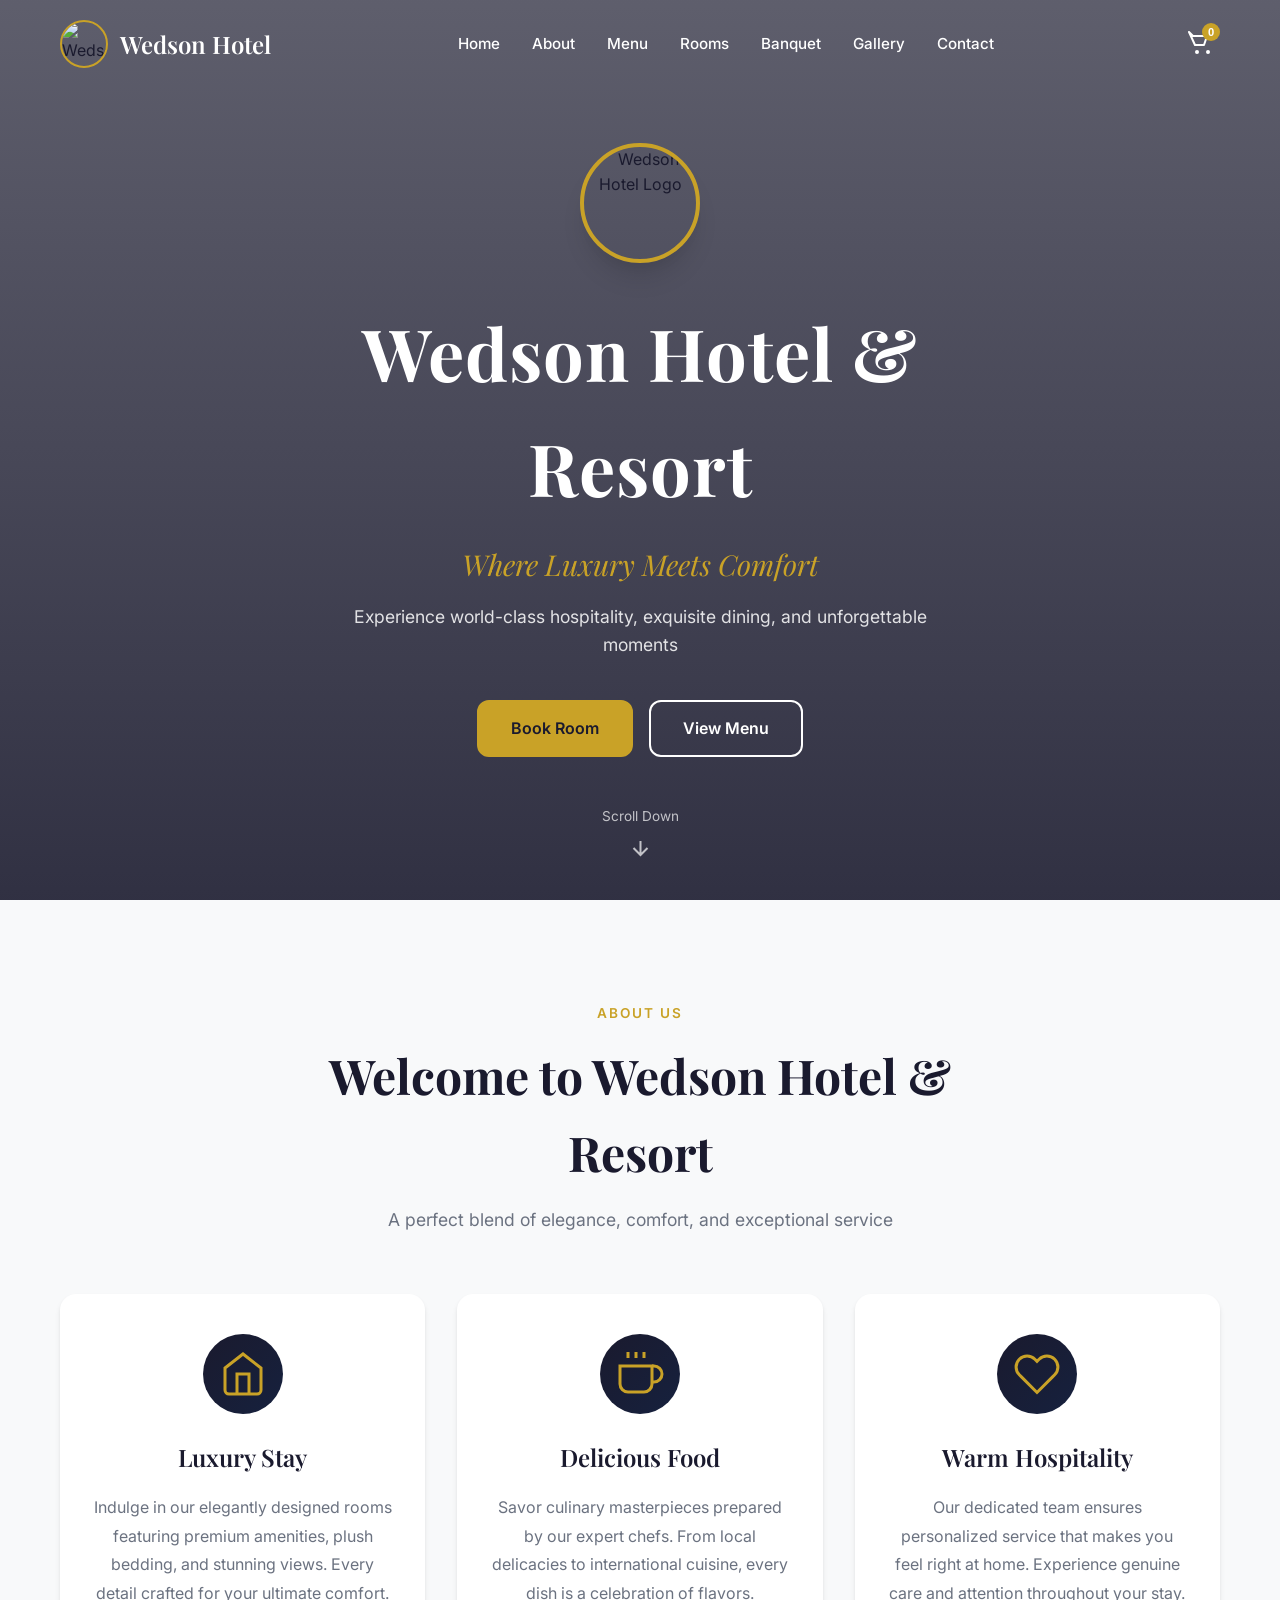
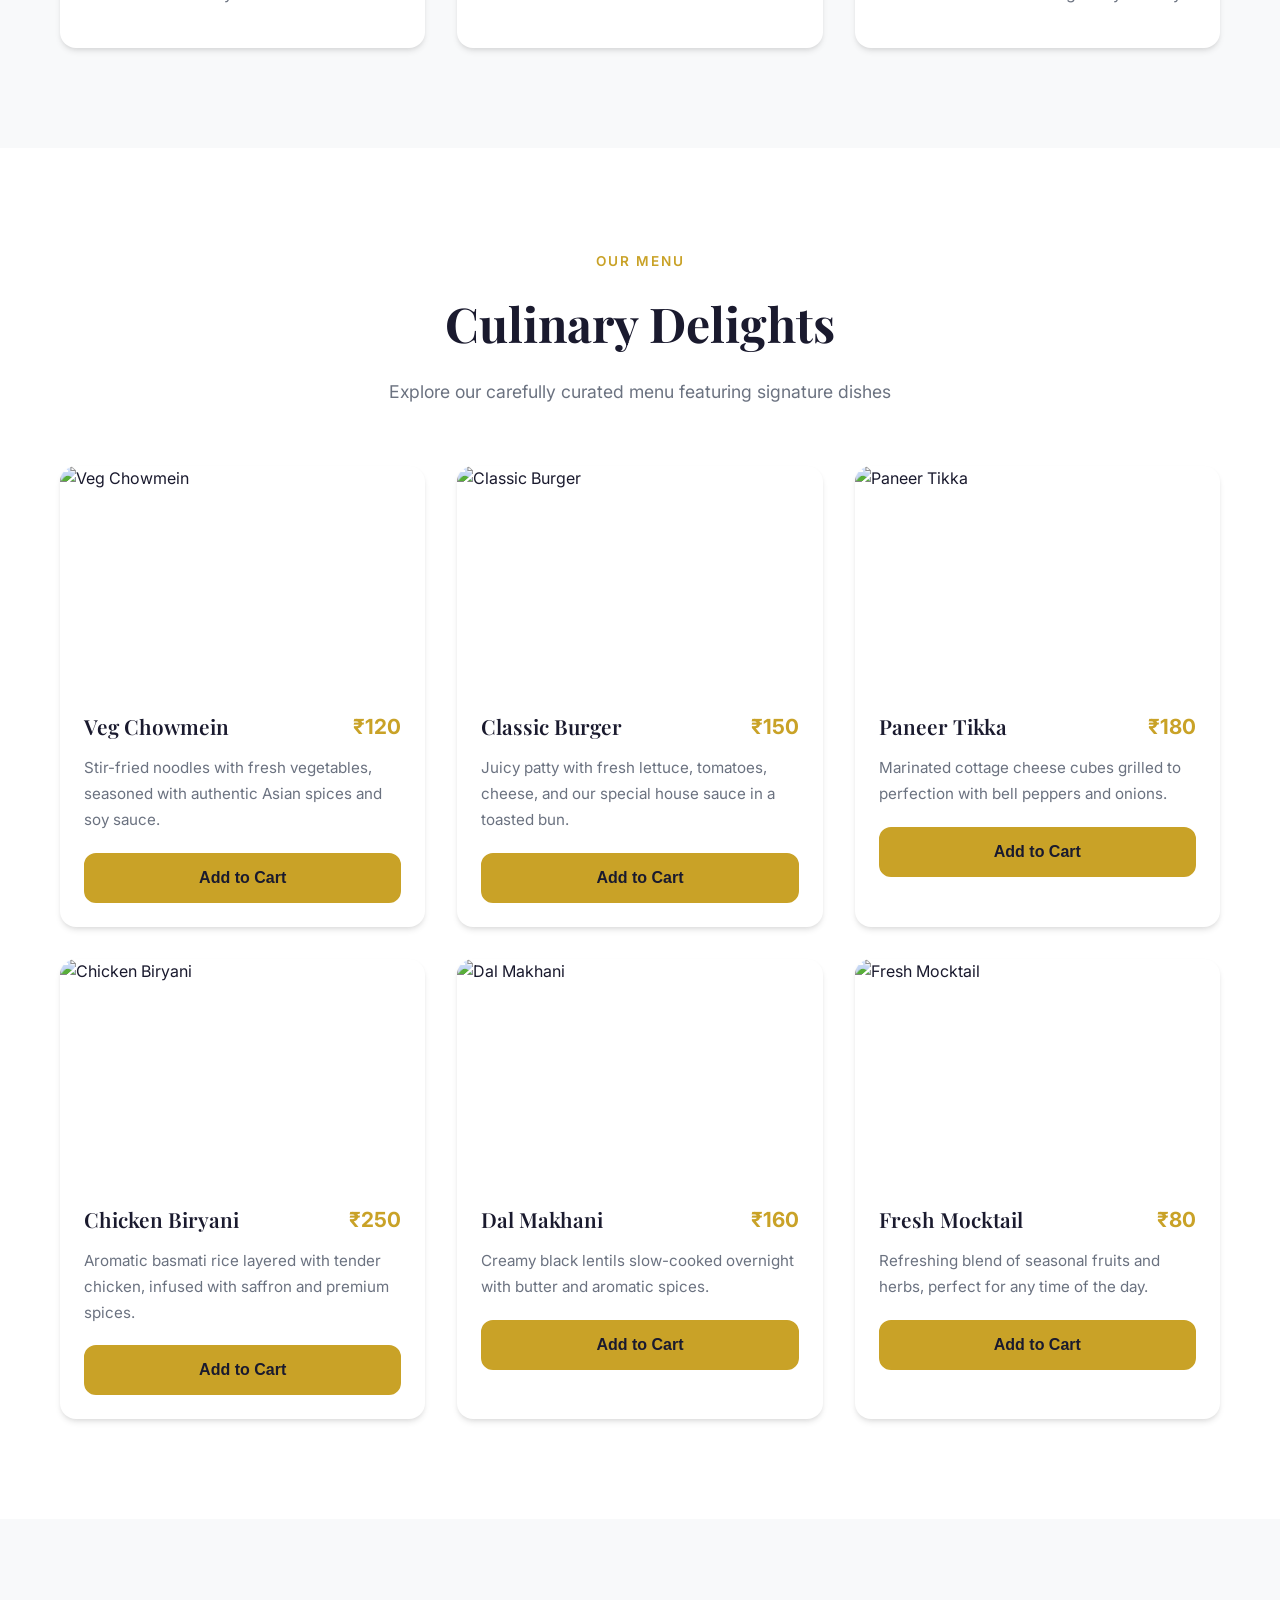
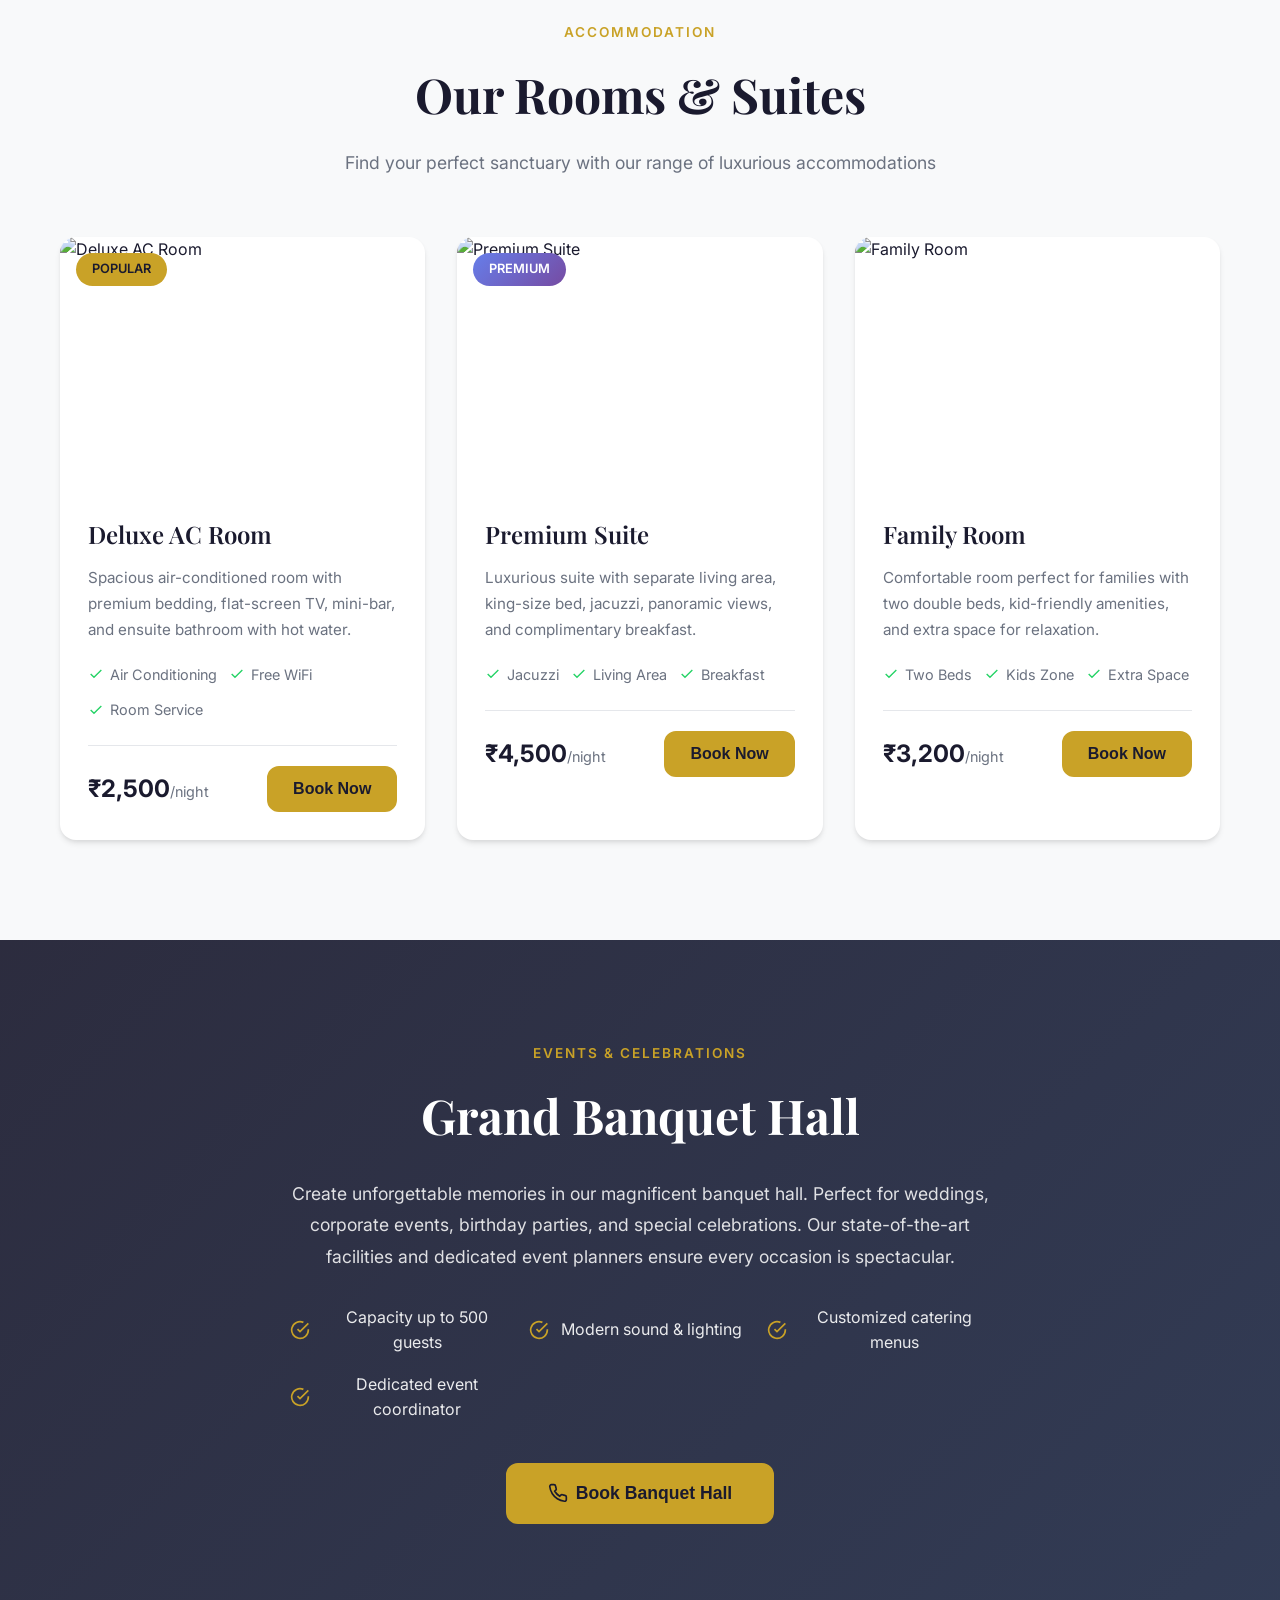
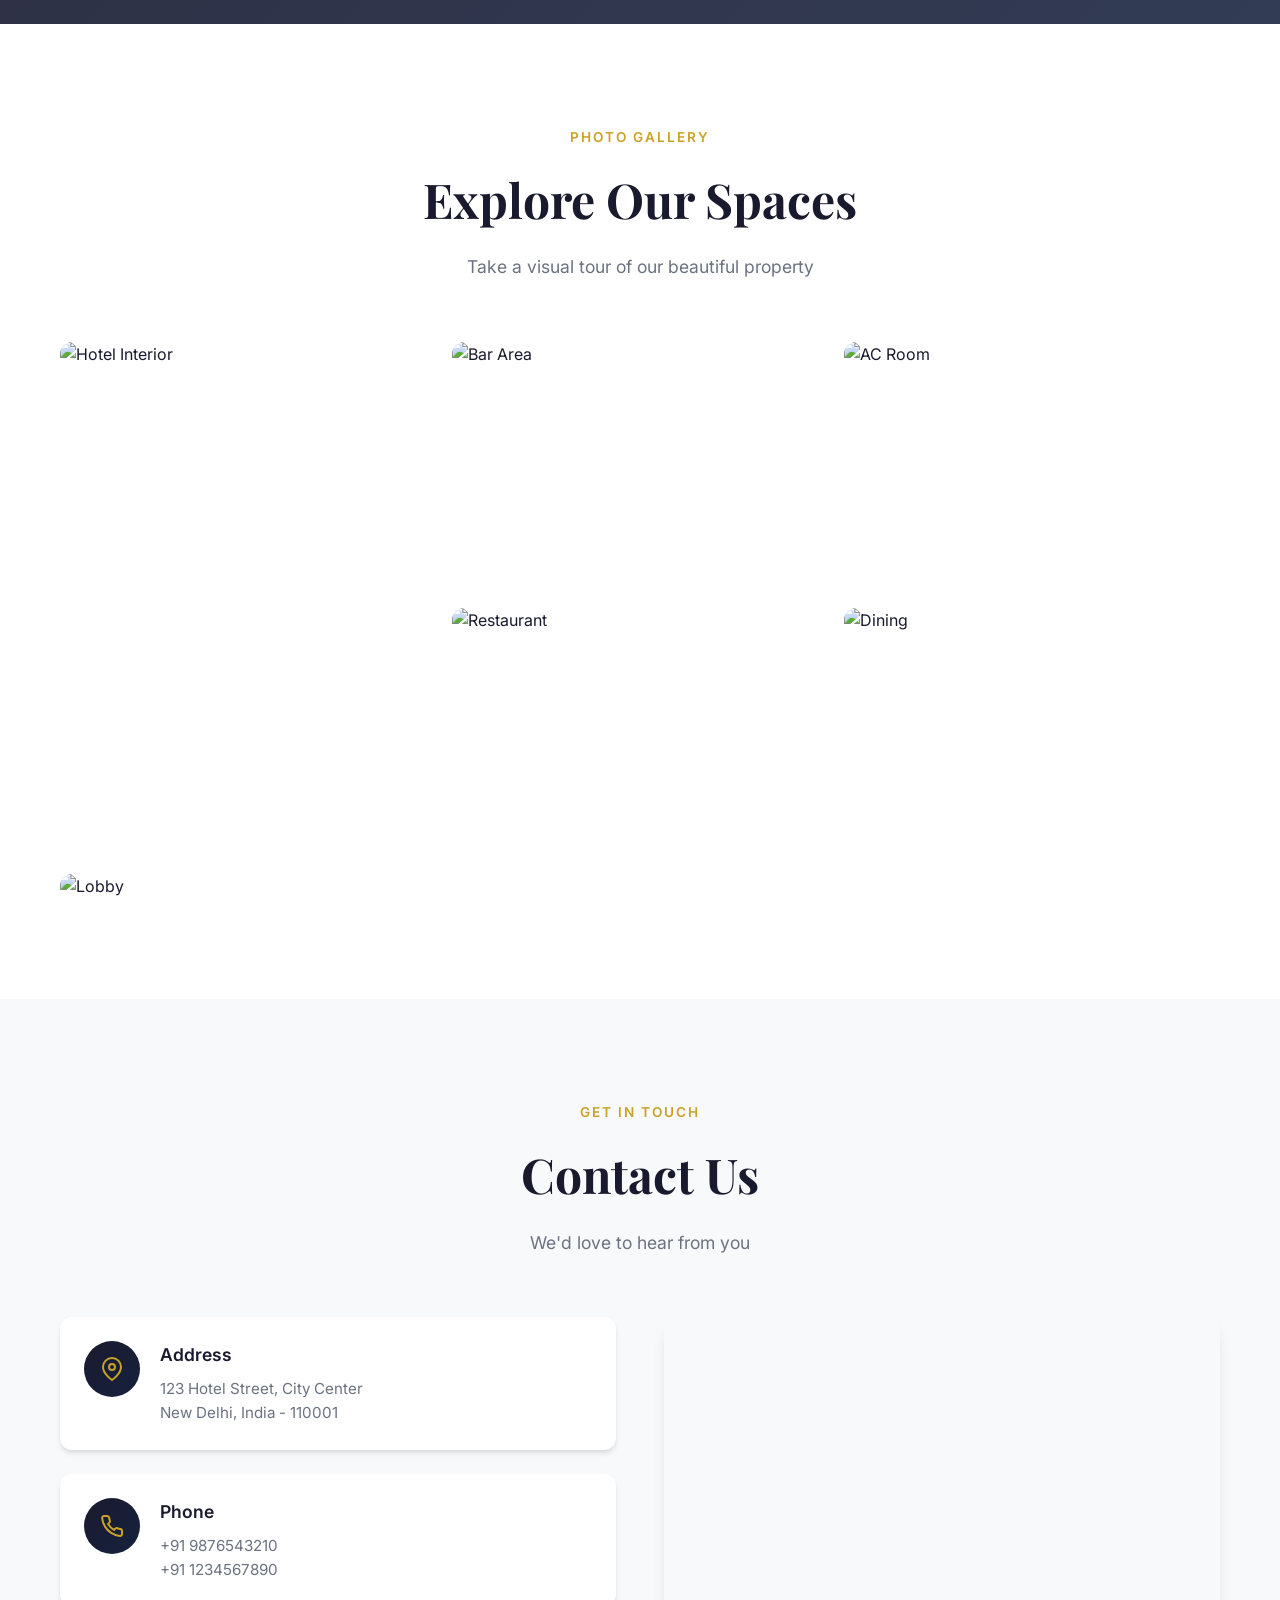
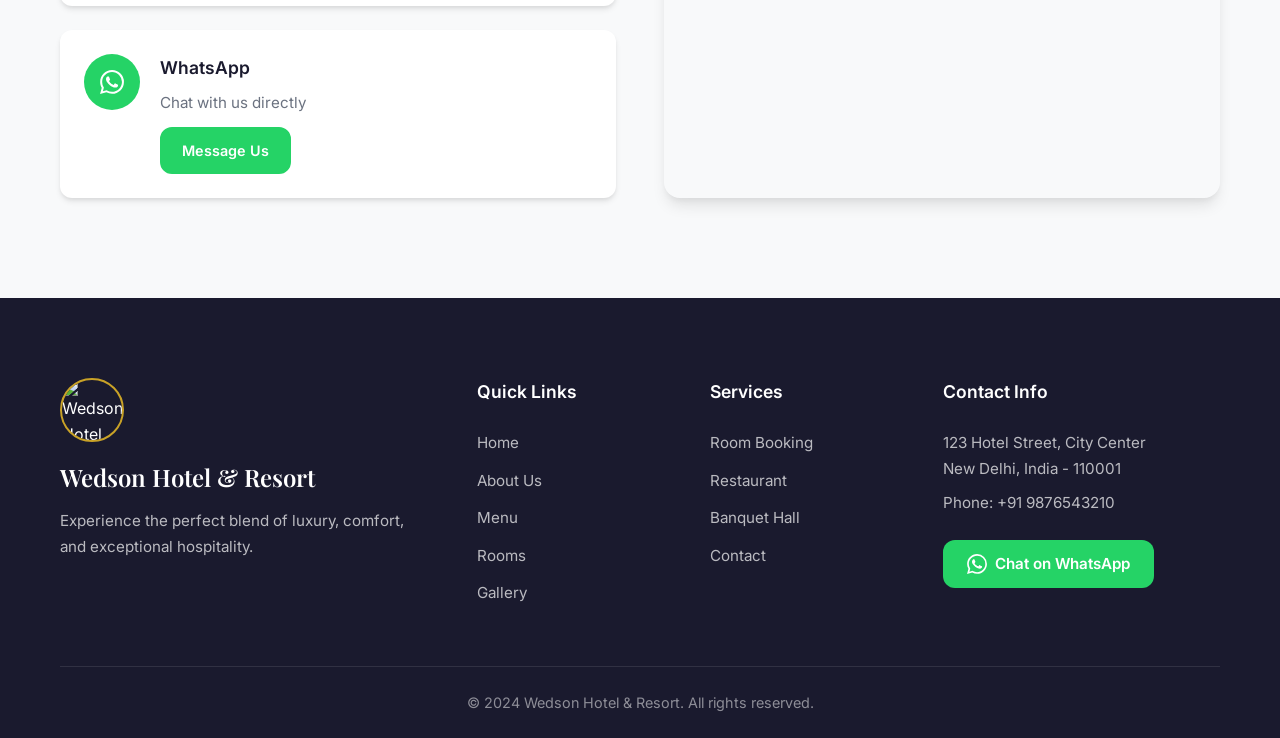
==== commit 3bac37c4: "Add files via upload" ====
--- a/index.html
+++ b/index.html
@@ -147,7 +147,7 @@
         </div>
         <div class="menu-card" data-name="Paneer Tikka" data-price="180">
           <div class="menu-image">
-            <img src="https://i.imgur.com/A82w1KW.jpeg" alt="Paneer Tikka">
+            <img src="https://i.imgur.com/MvyREhV.jpeg" alt="Paneer Tikka">
           </div>
           <div class="menu-content">
             <div class="menu-header">
@@ -158,9 +158,22 @@
             <button class="btn btn-primary add-to-cart">Add to Cart</button>
           </div>
         </div>
+        <div class="menu-card" data-name="Chicken Biryani" data-price="250">
+          <div class="menu-image">
+            <img src="https://i.imgur.com/LMb9VhK.jpeg" alt="Chicken Biryani">
+          </div>
+          <div class="menu-content">
+            <div class="menu-header">
+              <h3>Chicken Biryani</h3>
+              <span class="menu-price">&#8377;250</span>
+            </div>
+            <p>Aromatic basmati rice layered with tender chicken, infused with saffron and premium spices.</p>
+            <button class="btn btn-primary add-to-cart">Add to Cart</button>
+          </div>
+        </div>
         <div class="menu-card" data-name="Dal Makhani" data-price="160">
           <div class="menu-image">
-            <img src="https://i.imgur.com/ZTTH2xO.jpeg" alt="Dal Makhani">
+            <img src="https://i.imgur.com/ZQCM2mr.jpeg" alt="Dal Makhani">
           </div>
           <div class="menu-content">
             <div class="menu-header">
@@ -173,7 +186,7 @@
         </div>
         <div class="menu-card" data-name="Fresh Mocktail" data-price="80">
           <div class="menu-image">
-            <img src="https://i.imgur.com/9W67kxt.jpeg" alt="Fresh Mocktail">
+            <img src="https://i.imgur.com/cwKXVHB.jpeg" alt="Fresh Mocktail">
           </div>
           <div class="menu-content">
             <div class="menu-header">
@@ -508,7 +521,7 @@
     </div>
   </footer>
 
-    <!-- Cart Modal -->
+  <!-- Cart Modal -->
   <div class="modal" id="cartModal">
     <div class="modal-overlay"></div>
     <div class="modal-content">
@@ -522,57 +535,23 @@
       <div class="modal-footer">
         <div class="cart-total">
           <span>Total:</span>
-          <span id="cartTotal">₹0</span>
-        </div>
-        
-        <!-- Existing WhatsApp Order Button -->
+          <span id="cartTotal">&#8377;0</span>
+        </div>
         <button class="btn btn-whatsapp btn-large" id="orderWhatsApp">
           <svg xmlns="http://www.w3.org/2000/svg" width="20" height="20" viewBox="0 0 24 24" fill="currentColor">
             <path d="M17.472 14.382c-.297-.149-1.758-.867-2.03-.967-.273-.099-.471-.148-.67.15-.197.297-.767.966-.94 1.164-.173.199-.347.223-.644.075-.297-.15-1.255-.463-2.39-1.475-.883-.788-1.48-1.761-1.653-2.059-.173-.297-.018-.458.13-.606.134-.133.298-.347.446-.52.149-.174.198-.298.298-.497.099-.198.05-.371-.025-.52-.075-.149-.669-1.612-.916-2.207-.242-.579-.487-.5-.669-.51-.173-.008-.371-.01-.57-.01-.198 0-.52.074-.792.372-.272.297-1.04 1.016-1.04 2.479 0 1.462 1.065 2.875 1.213 3.074.149.198 2.096 3.2 5.077 4.487.709.306 1.262.489 1.694.625.712.227 1.36.195 1.871.118.571-.085 1.758-.719 2.006-1.413.248-.694.248-1.289.173-1.413-.074-.124-.272-.198-.57-.347m-5.421 7.403h-.004a9.87 9.87 0 01-5.031-1.378l-.361-.214-3.741.982.998-3.648-.235-.374a9.86 9.86 0 01-1.51-5.26c.001-5.45 4.436-9.884 9.888-9.884 2.64 0 5.122 1.03 6.988 2.898a9.825 9.825 0 012.893 6.994c-.003 5.45-4.437 9.884-9.885 9.884m8.413-18.297A11.815 11.815 0 0012.05 0C5.495 0 .16 5.335.157 11.892c0 2.096.547 4.142 1.588 5.945L.057 24l6.305-1.654a11.882 11.882 0 005.683 1.448h.005c6.554 0 11.89-5.335 11.893-11.893a11.821 11.821 0 00-3.48-8.413z"/>
           </svg>
           Order on WhatsApp
         </button>
-
-        <!-- NEW BILL BUTTON -->
-        <button onclick="openBillModal()" class="btn btn-large" style="background:#d4af37; color:#000; font-weight:600; margin-top:12px;">
-          Generate Bill (Owner Panel)
-        </button>
       </div>
     </div>
   </div>
 
-  <!-- BILL MODAL (Owner Panel) - Ye zaruri hai -->
-  <div class="modal" id="billModal">
-    <div class="modal-overlay"></div>
-    <div class="modal-content">
-      <div class="modal-header">
-        <h3>Bill Generator (Owner Panel)</h3>
-        <button class="modal-close" onclick="closeBillModal()">×</button>
-      </div>
-      <div class="modal-body">
-        <div class="bill-form">
-          <label>Customer Name</label>
-          <input type="text" id="customer-name" placeholder="Full Name">
-
-          <label>Customer Phone</label>
-          <input type="tel" id="customer-phone" placeholder="9876543210" maxlength="10">
-
-          <label>Customer Address</label>
-          <input type="text" id="customer-address" placeholder="Full Address (e.g. Connaught Place, New Delhi)">
-
-          <div class="bill-preview">
-            <h4>Order Summary</h4>
-            <div id="bill-preview-items"></div>
-            <div class="bill-total">
-              <strong>Total: ₹<span id="bill-total">0</span></strong>
-            </div>
-          </div>
-        </div>
-      </div>
-      <div class="modal-footer">
-        <button onclick="sendBillViaWhatsApp()" class="btn btn-whatsapp btn-large full-width">
-          Send Bill on WhatsApp
-        </button>
-      </div>
-    </div>
+  <!-- Toast Notification -->
+  <div class="toast" id="toast">
+    <span id="toastMessage">Item added to cart</span>
   </div>
+
+  <script src="script.js"></script>
+</body>
+</html>
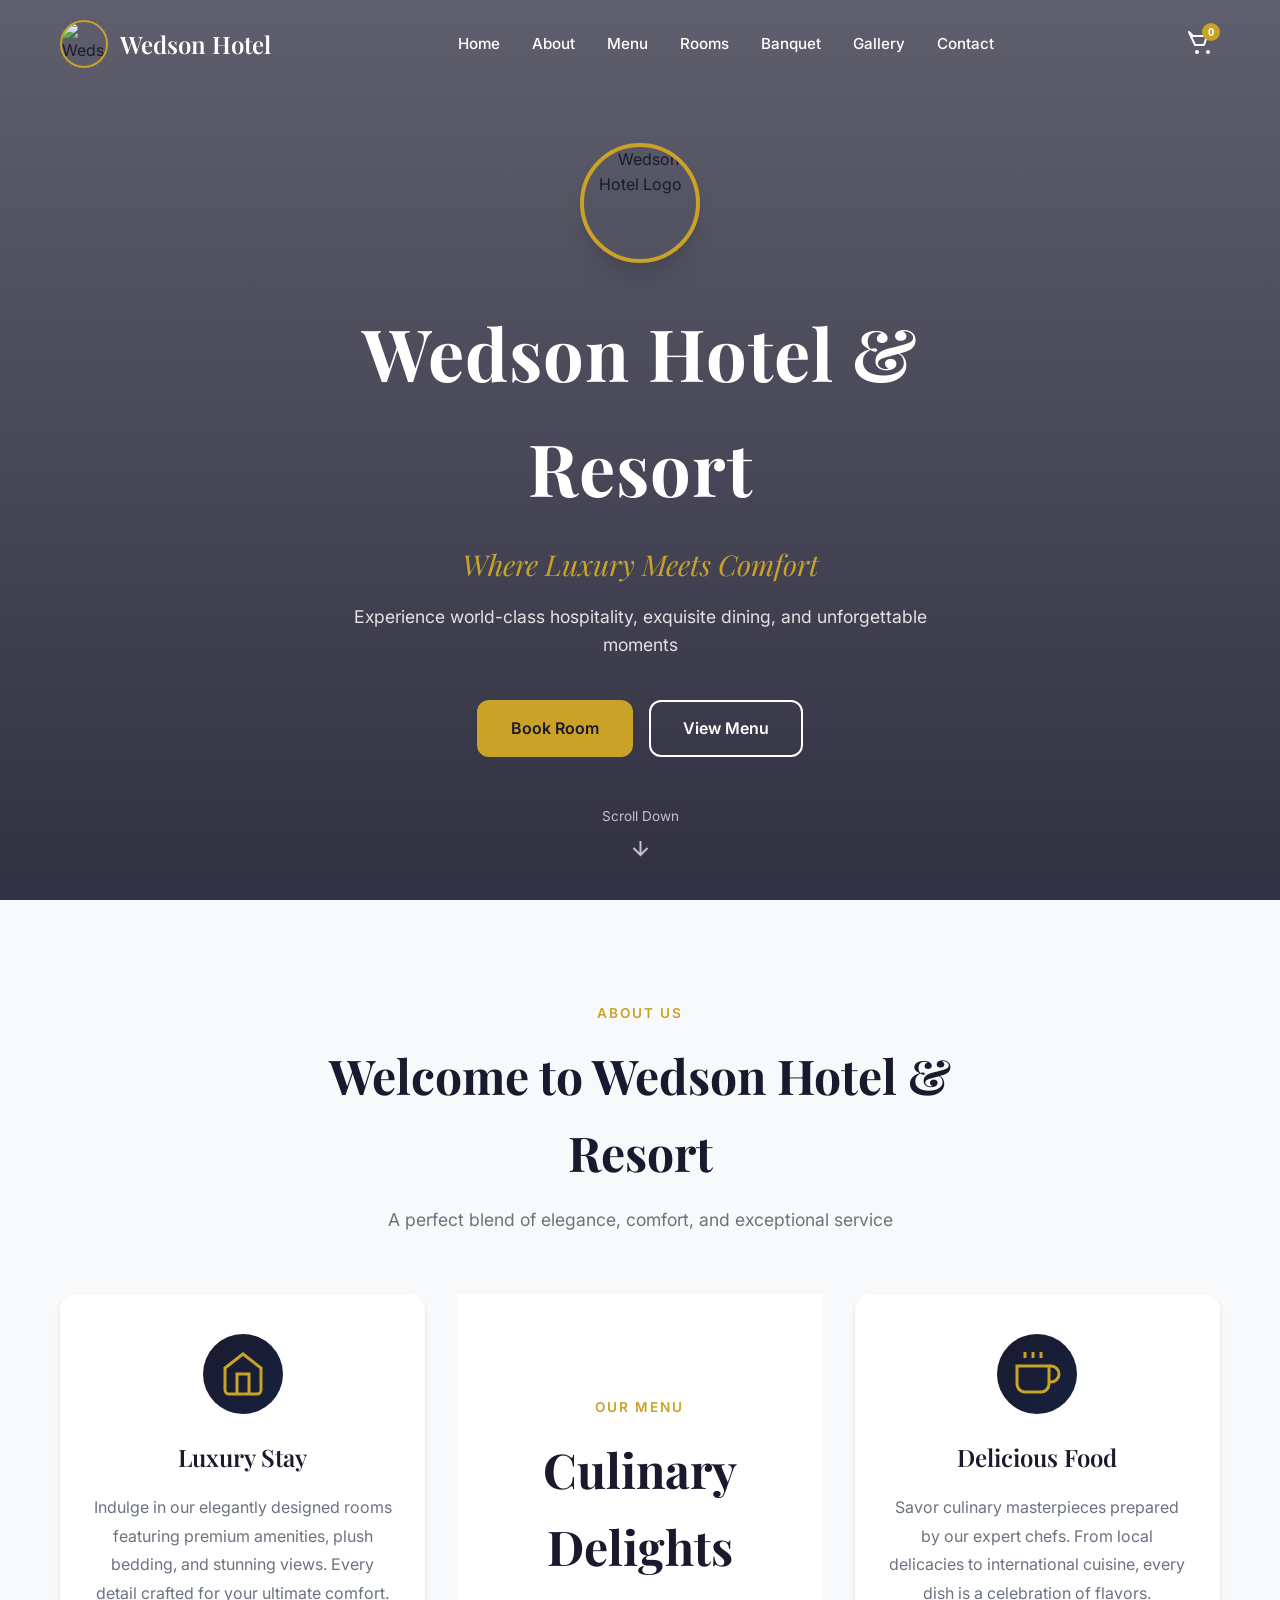
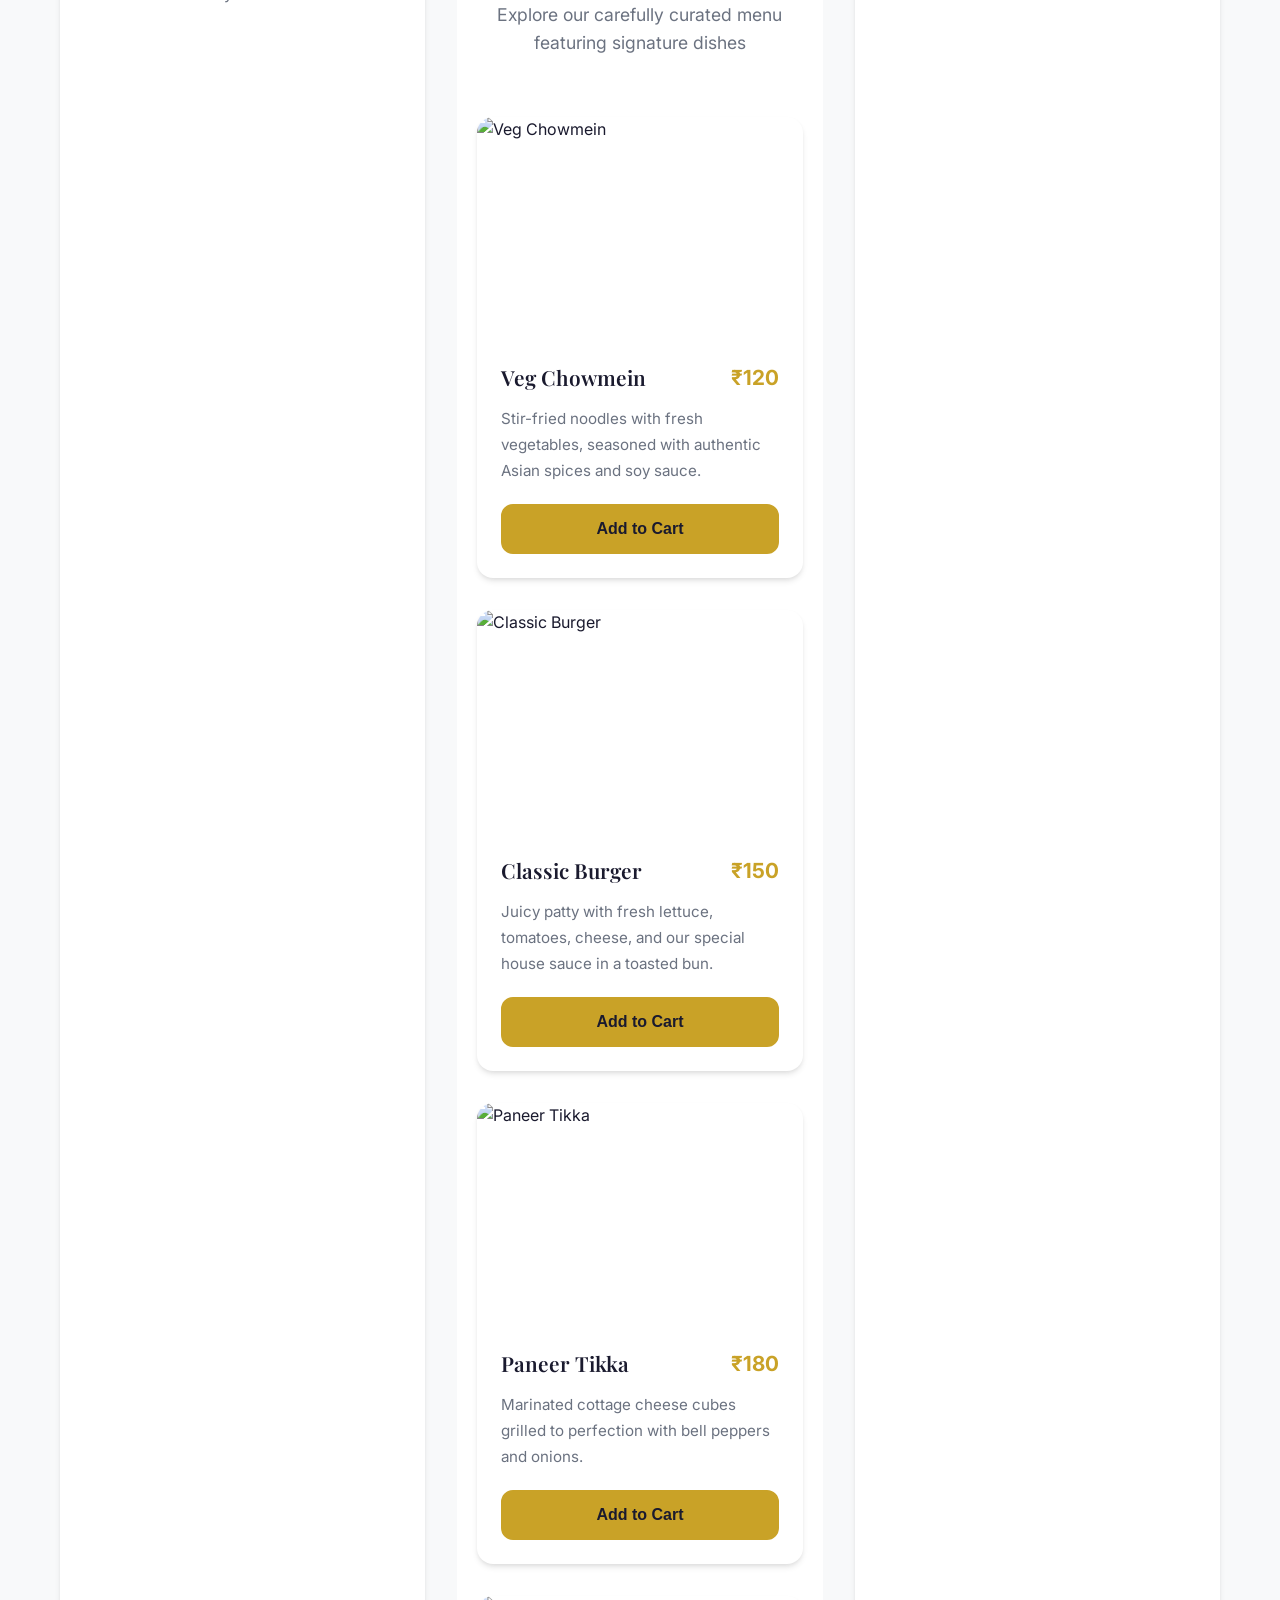
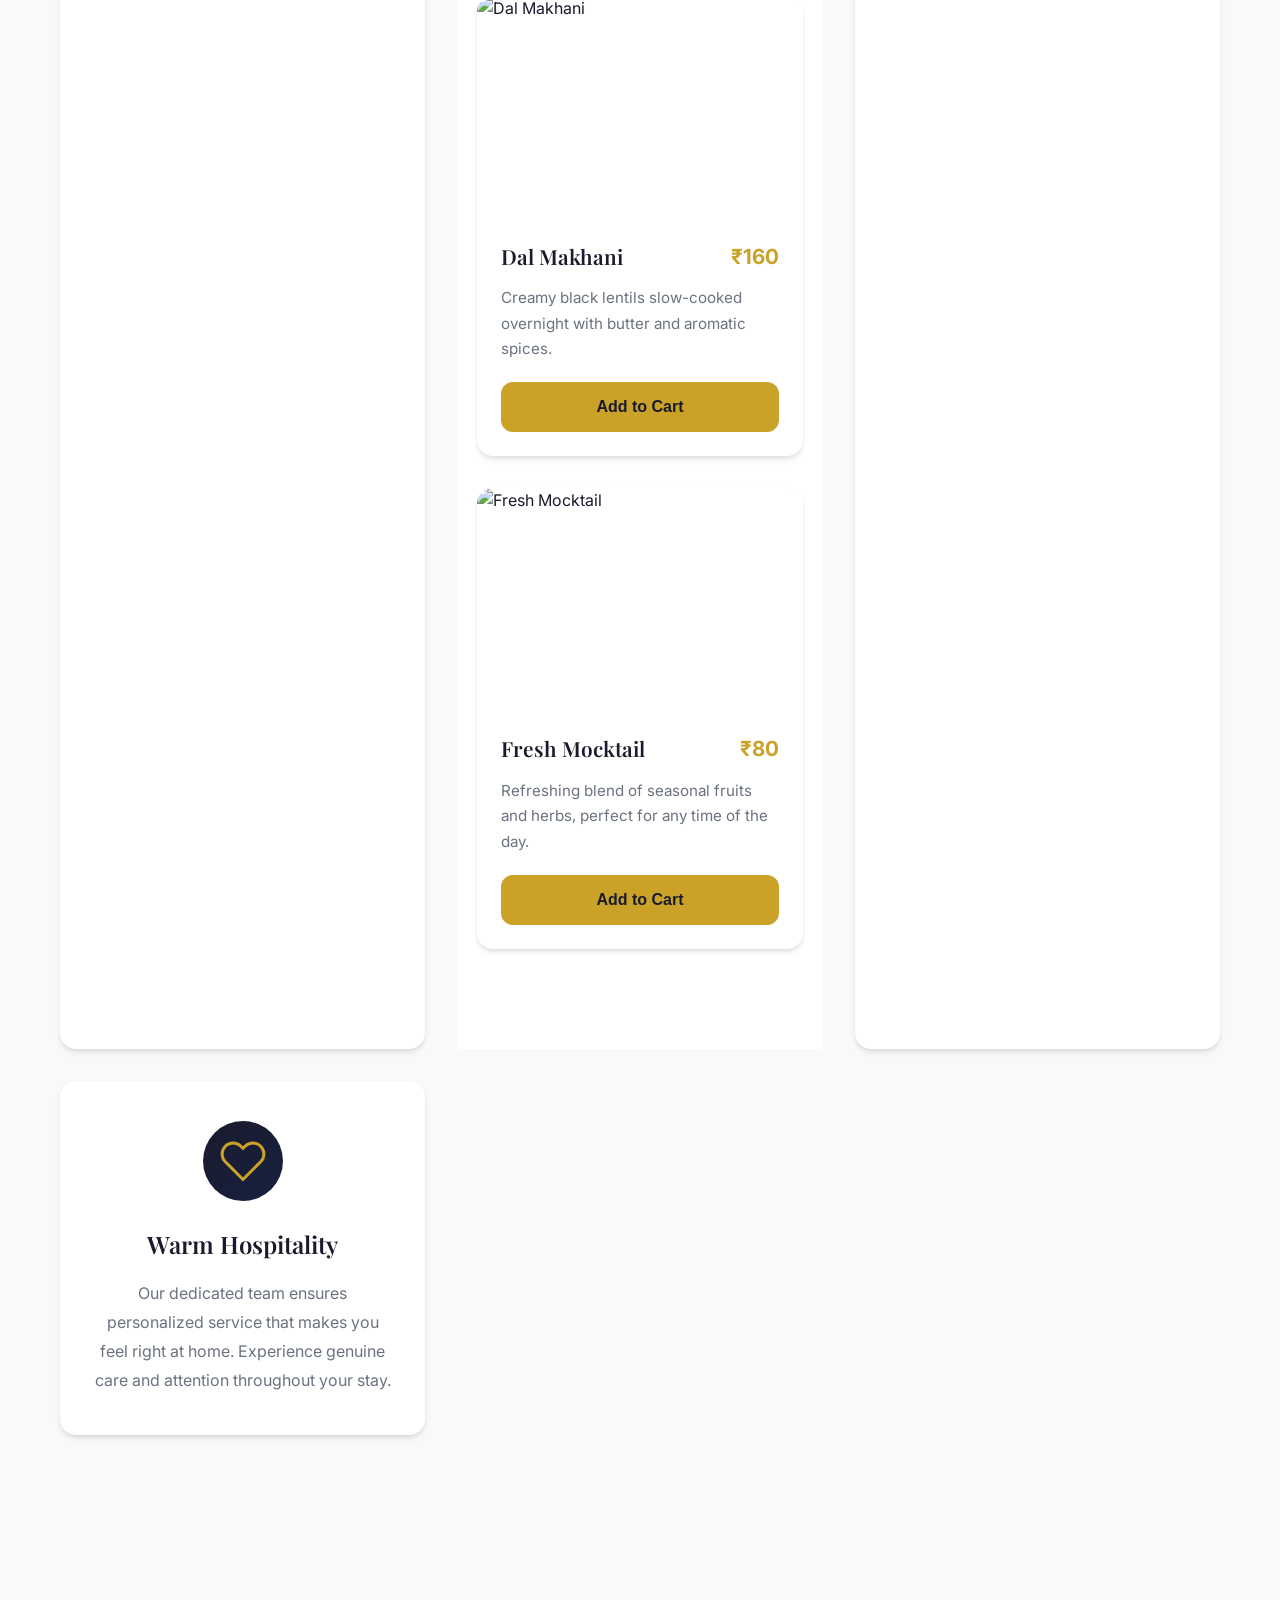
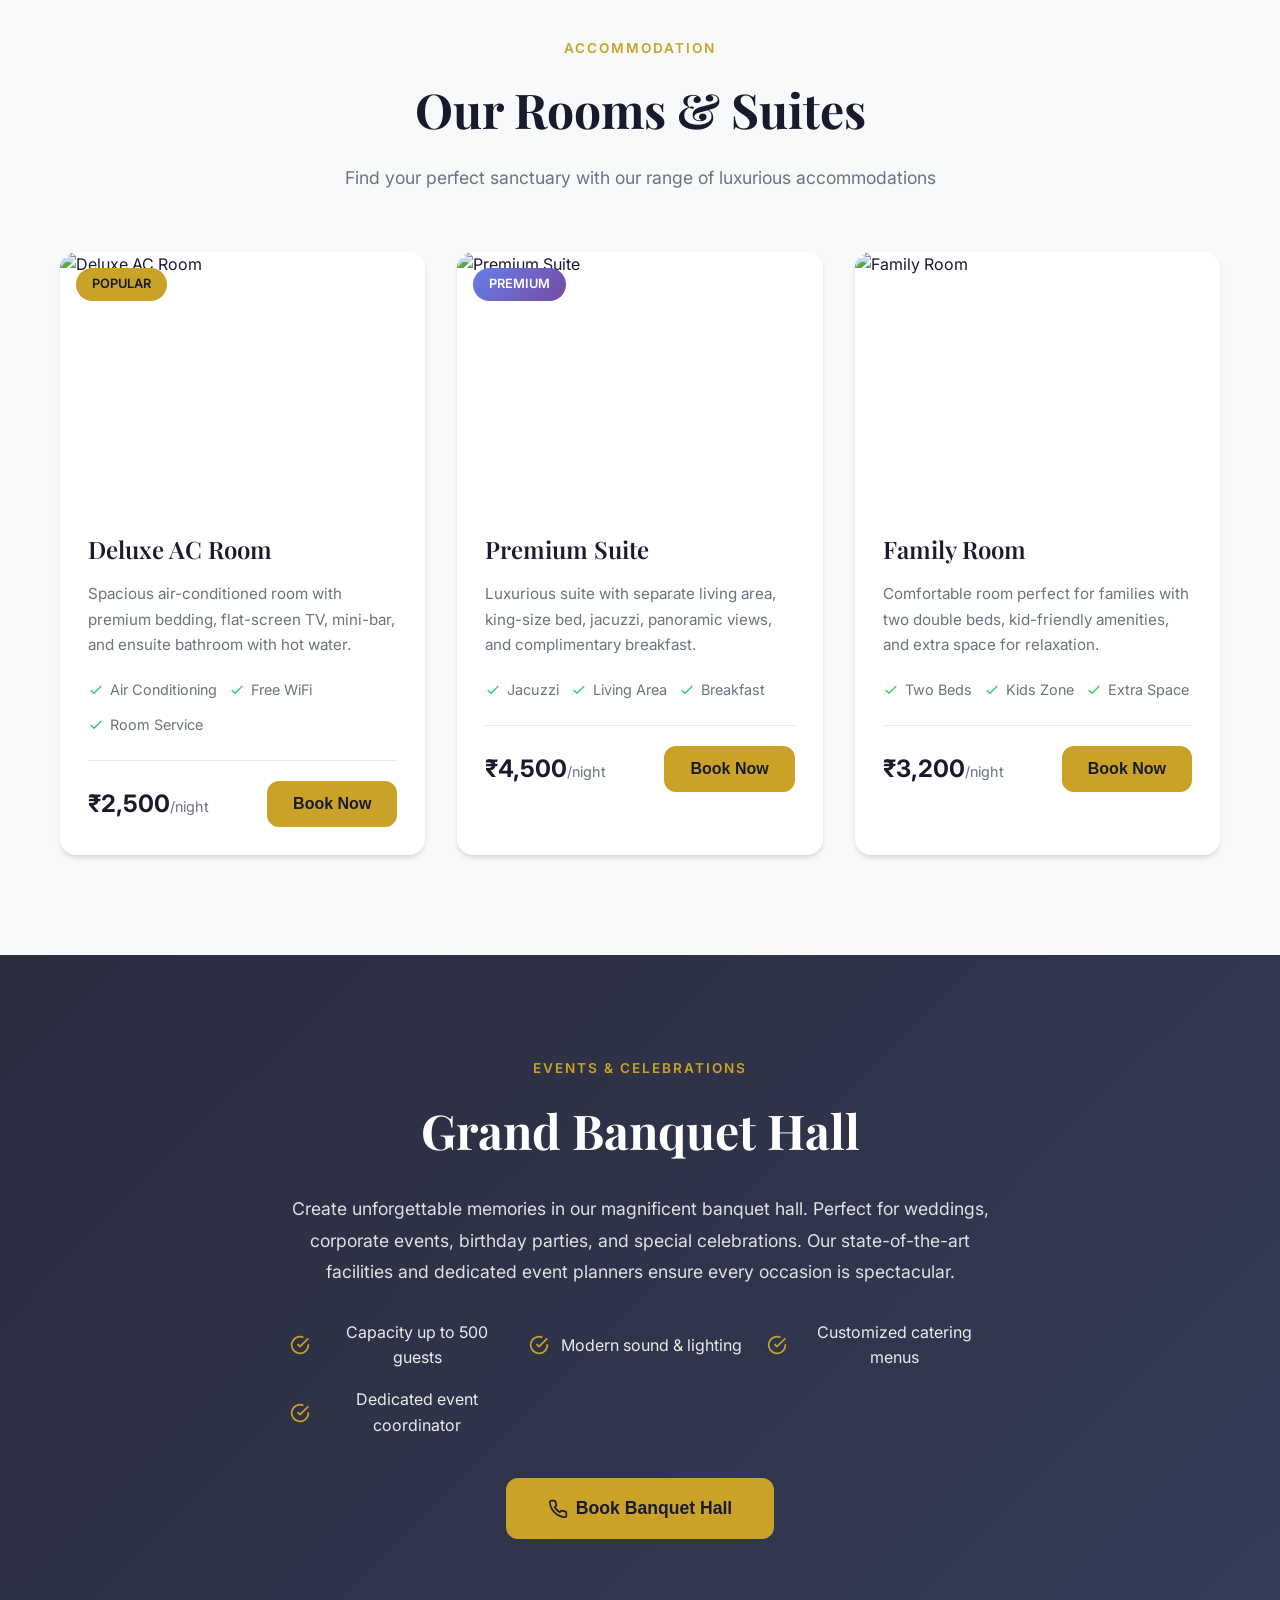
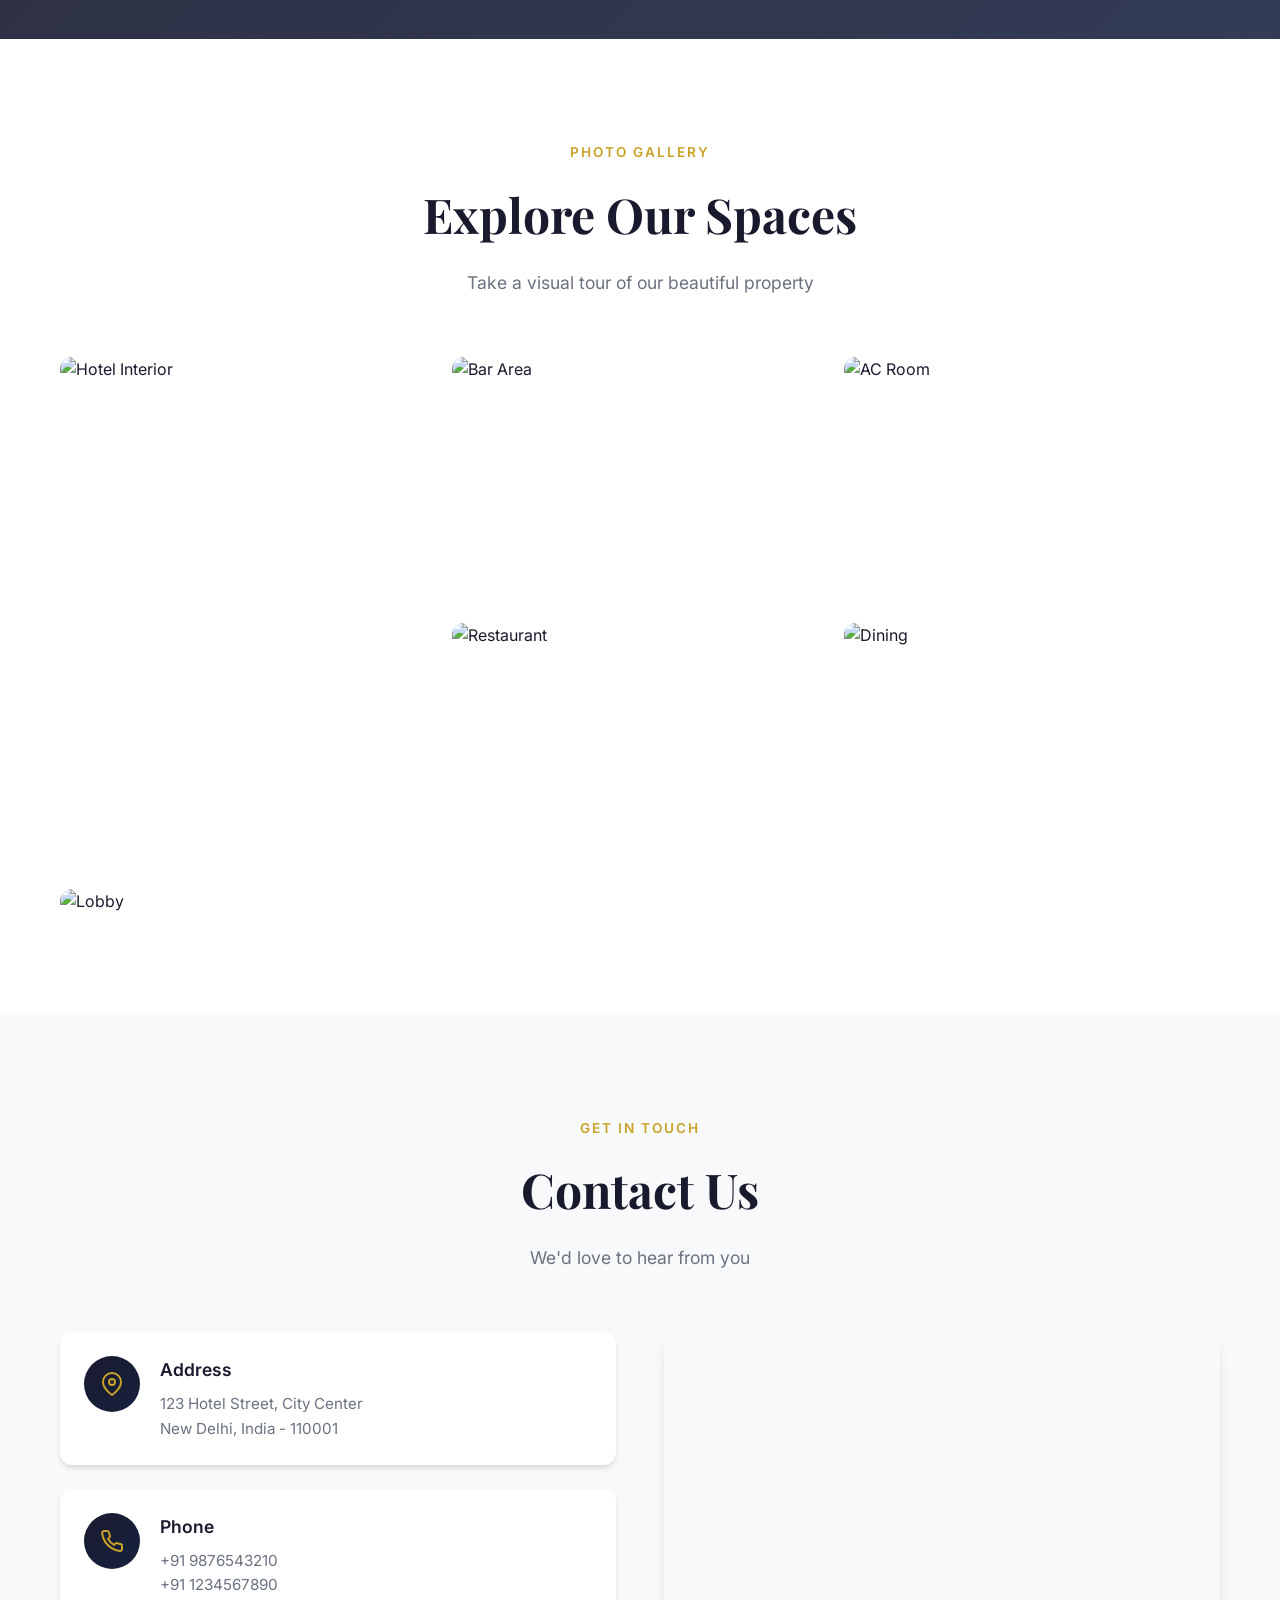
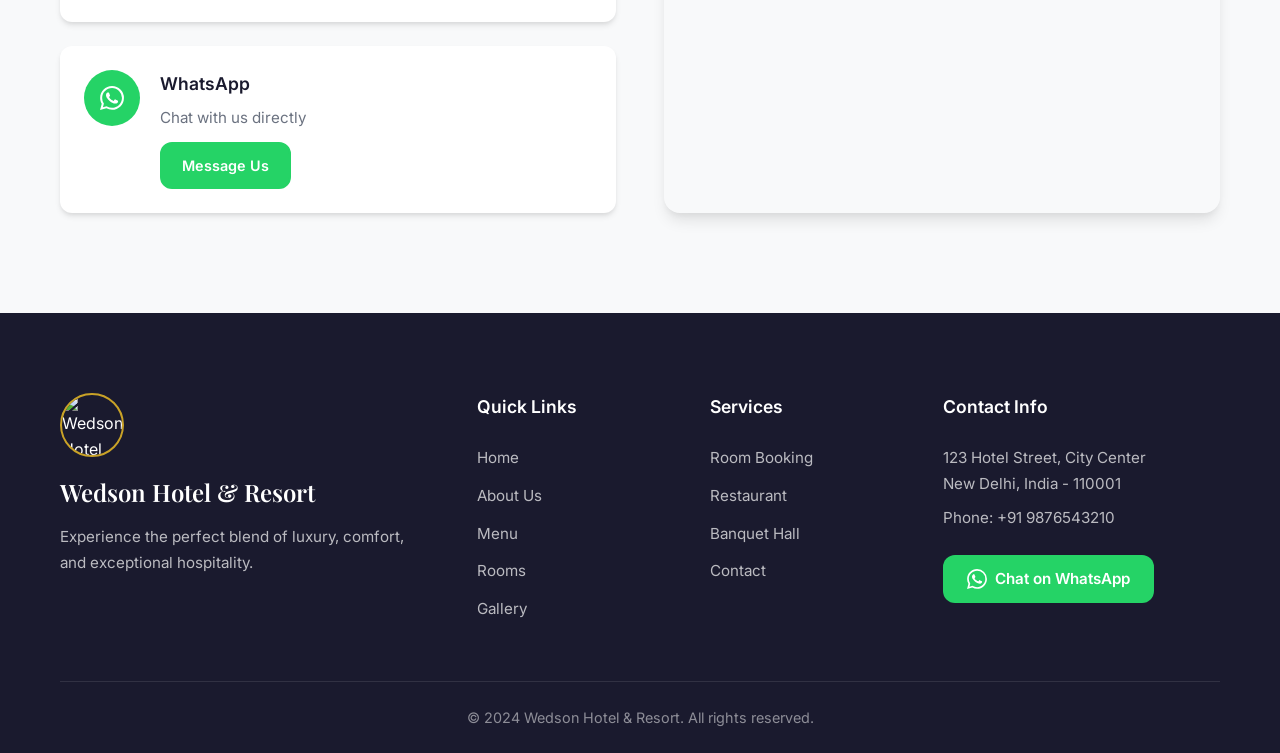
==== commit 2530d33d: "Update index.html" ====
--- a/index.html
+++ b/index.html
@@ -84,7 +84,85 @@
           <h3>Luxury Stay</h3>
           <p>Indulge in our elegantly designed rooms featuring premium amenities, plush bedding, and stunning views. Every detail crafted for your ultimate comfort.</p>
         </div>
-        <div class="about-card">
+
+    <!-- Menu Section -->
+  <section class="section menu" id="menu">
+    <div class="container">
+      <div class="section-header">
+        <span class="section-tag">Our Menu</span>
+        <h2>Culinary Delights</h2>
+        <p class="section-desc">Explore our carefully curated menu featuring signature dishes</p>
+      </div>
+      <div class="menu-grid">
+        <div class="menu-card" data-name="Veg Chowmein" data-price="120">
+          <div class="menu-image">
+            <img src="https://i.imgur.com/M6aCyx4.jpeg" alt="Veg Chowmein">
+          </div>
+          <div class="menu-content">
+            <div class="menu-header">
+              <h3>Veg Chowmein</h3>
+              <span class="menu-price">&#8377;120</span>
+            </div>
+            <p>Stir-fried noodles with fresh vegetables, seasoned with authentic Asian spices and soy sauce.</p>
+            <button class="btn btn-primary add-to-cart">Add to Cart</button>
+          </div>
+        </div>
+        <div class="menu-card" data-name="Classic Burger" data-price="150">
+          <div class="menu-image">
+            <img src="https://i.imgur.com/h7ARgO5.jpeg" alt="Classic Burger">
+          </div>
+          <div class="menu-content">
+            <div class="menu-header">
+              <h3>Classic Burger</h3>
+              <span class="menu-price">&#8377;150</span>
+            </div>
+            <p>Juicy patty with fresh lettuce, tomatoes, cheese, and our special house sauce in a toasted bun.</p>
+            <button class="btn btn-primary add-to-cart">Add to Cart</button>
+          </div>
+        </div>
+        <div class="menu-card" data-name="Paneer Tikka" data-price="180">
+          <div class="menu-image">
+            <img src="https://i.imgur.com/A82w1KW.jpeg" alt="Paneer Tikka">
+          </div>
+          <div class="menu-content">
+            <div class="menu-header">
+              <h3>Paneer Tikka</h3>
+              <span class="menu-price">&#8377;180</span>
+            </div>
+            <p>Marinated cottage cheese cubes grilled to perfection with bell peppers and onions.</p>
+            <button class="btn btn-primary add-to-cart">Add to Cart</button>
+          </div>
+        </div>
+        <div class="menu-card" data-name="Dal Makhani" data-price="160">
+          <div class="menu-image">
+            <img src="https://i.imgur.com/ZTTH2xO.jpeg" alt="Dal Makhani">
+          </div>
+          <div class="menu-content">
+            <div class="menu-header">
+              <h3>Dal Makhani</h3>
+              <span class="menu-price">&#8377;160</span>
+            </div>
+            <p>Creamy black lentils slow-cooked overnight with butter and aromatic spices.</p>
+            <button class="btn btn-primary add-to-cart">Add to Cart</button>
+          </div>
+        </div>
+        <div class="menu-card" data-name="Fresh Mocktail" data-price="80">
+          <div class="menu-image">
+            <img src="https://i.imgur.com/9W67kxt.jpeg" alt="Fresh Mocktail">
+          </div>
+          <div class="menu-content">
+            <div class="menu-header">
+              <h3>Fresh Mocktail</h3>
+              <span class="menu-price">&#8377;80</span>
+            </div>
+            <p>Refreshing blend of seasonal fruits and herbs, perfect for any time of the day.</p>
+            <button class="btn btn-primary add-to-cart">Add to Cart</button>
+          </div>
+        </div>
+      </div>
+    </div>
+  </section>
+         <div class="about-card">
           <div class="about-icon">
             <svg xmlns="http://www.w3.org/2000/svg" width="48" height="48" viewBox="0 0 24 24" fill="none" stroke="currentColor" stroke-width="1.5">
               <path d="M18 8h1a4 4 0 0 1 0 8h-1"></path>
@@ -105,97 +183,6 @@
           </div>
           <h3>Warm Hospitality</h3>
           <p>Our dedicated team ensures personalized service that makes you feel right at home. Experience genuine care and attention throughout your stay.</p>
-        </div>
-      </div>
-    </div>
-  </section>
-
-  <!-- Menu Section -->
-  <section class="section menu" id="menu">
-    <div class="container">
-      <div class="section-header">
-        <span class="section-tag">Our Menu</span>
-        <h2>Culinary Delights</h2>
-        <p class="section-desc">Explore our carefully curated menu featuring signature dishes</p>
-      </div>
-      <div class="menu-grid">
-        <div class="menu-card" data-name="Veg Chowmein" data-price="120">
-          <div class="menu-image">
-            <img src="https://i.imgur.com/M6aCyx4.jpeg" alt="Veg Chowmein">
-          </div>
-          <div class="menu-content">
-            <div class="menu-header">
-              <h3>Veg Chowmein</h3>
-              <span class="menu-price">&#8377;120</span>
-            </div>
-            <p>Stir-fried noodles with fresh vegetables, seasoned with authentic Asian spices and soy sauce.</p>
-            <button class="btn btn-primary add-to-cart">Add to Cart</button>
-          </div>
-        </div>
-        <div class="menu-card" data-name="Classic Burger" data-price="150">
-          <div class="menu-image">
-            <img src="https://i.imgur.com/h7ARgO5.jpeg" alt="Classic Burger">
-          </div>
-          <div class="menu-content">
-            <div class="menu-header">
-              <h3>Classic Burger</h3>
-              <span class="menu-price">&#8377;150</span>
-            </div>
-            <p>Juicy patty with fresh lettuce, tomatoes, cheese, and our special house sauce in a toasted bun.</p>
-            <button class="btn btn-primary add-to-cart">Add to Cart</button>
-          </div>
-        </div>
-        <div class="menu-card" data-name="Paneer Tikka" data-price="180">
-          <div class="menu-image">
-            <img src="https://i.imgur.com/MvyREhV.jpeg" alt="Paneer Tikka">
-          </div>
-          <div class="menu-content">
-            <div class="menu-header">
-              <h3>Paneer Tikka</h3>
-              <span class="menu-price">&#8377;180</span>
-            </div>
-            <p>Marinated cottage cheese cubes grilled to perfection with bell peppers and onions.</p>
-            <button class="btn btn-primary add-to-cart">Add to Cart</button>
-          </div>
-        </div>
-        <div class="menu-card" data-name="Chicken Biryani" data-price="250">
-          <div class="menu-image">
-            <img src="https://i.imgur.com/LMb9VhK.jpeg" alt="Chicken Biryani">
-          </div>
-          <div class="menu-content">
-            <div class="menu-header">
-              <h3>Chicken Biryani</h3>
-              <span class="menu-price">&#8377;250</span>
-            </div>
-            <p>Aromatic basmati rice layered with tender chicken, infused with saffron and premium spices.</p>
-            <button class="btn btn-primary add-to-cart">Add to Cart</button>
-          </div>
-        </div>
-        <div class="menu-card" data-name="Dal Makhani" data-price="160">
-          <div class="menu-image">
-            <img src="https://i.imgur.com/ZQCM2mr.jpeg" alt="Dal Makhani">
-          </div>
-          <div class="menu-content">
-            <div class="menu-header">
-              <h3>Dal Makhani</h3>
-              <span class="menu-price">&#8377;160</span>
-            </div>
-            <p>Creamy black lentils slow-cooked overnight with butter and aromatic spices.</p>
-            <button class="btn btn-primary add-to-cart">Add to Cart</button>
-          </div>
-        </div>
-        <div class="menu-card" data-name="Fresh Mocktail" data-price="80">
-          <div class="menu-image">
-            <img src="https://i.imgur.com/cwKXVHB.jpeg" alt="Fresh Mocktail">
-          </div>
-          <div class="menu-content">
-            <div class="menu-header">
-              <h3>Fresh Mocktail</h3>
-              <span class="menu-price">&#8377;80</span>
-            </div>
-            <p>Refreshing blend of seasonal fruits and herbs, perfect for any time of the day.</p>
-            <button class="btn btn-primary add-to-cart">Add to Cart</button>
-          </div>
         </div>
       </div>
     </div>
